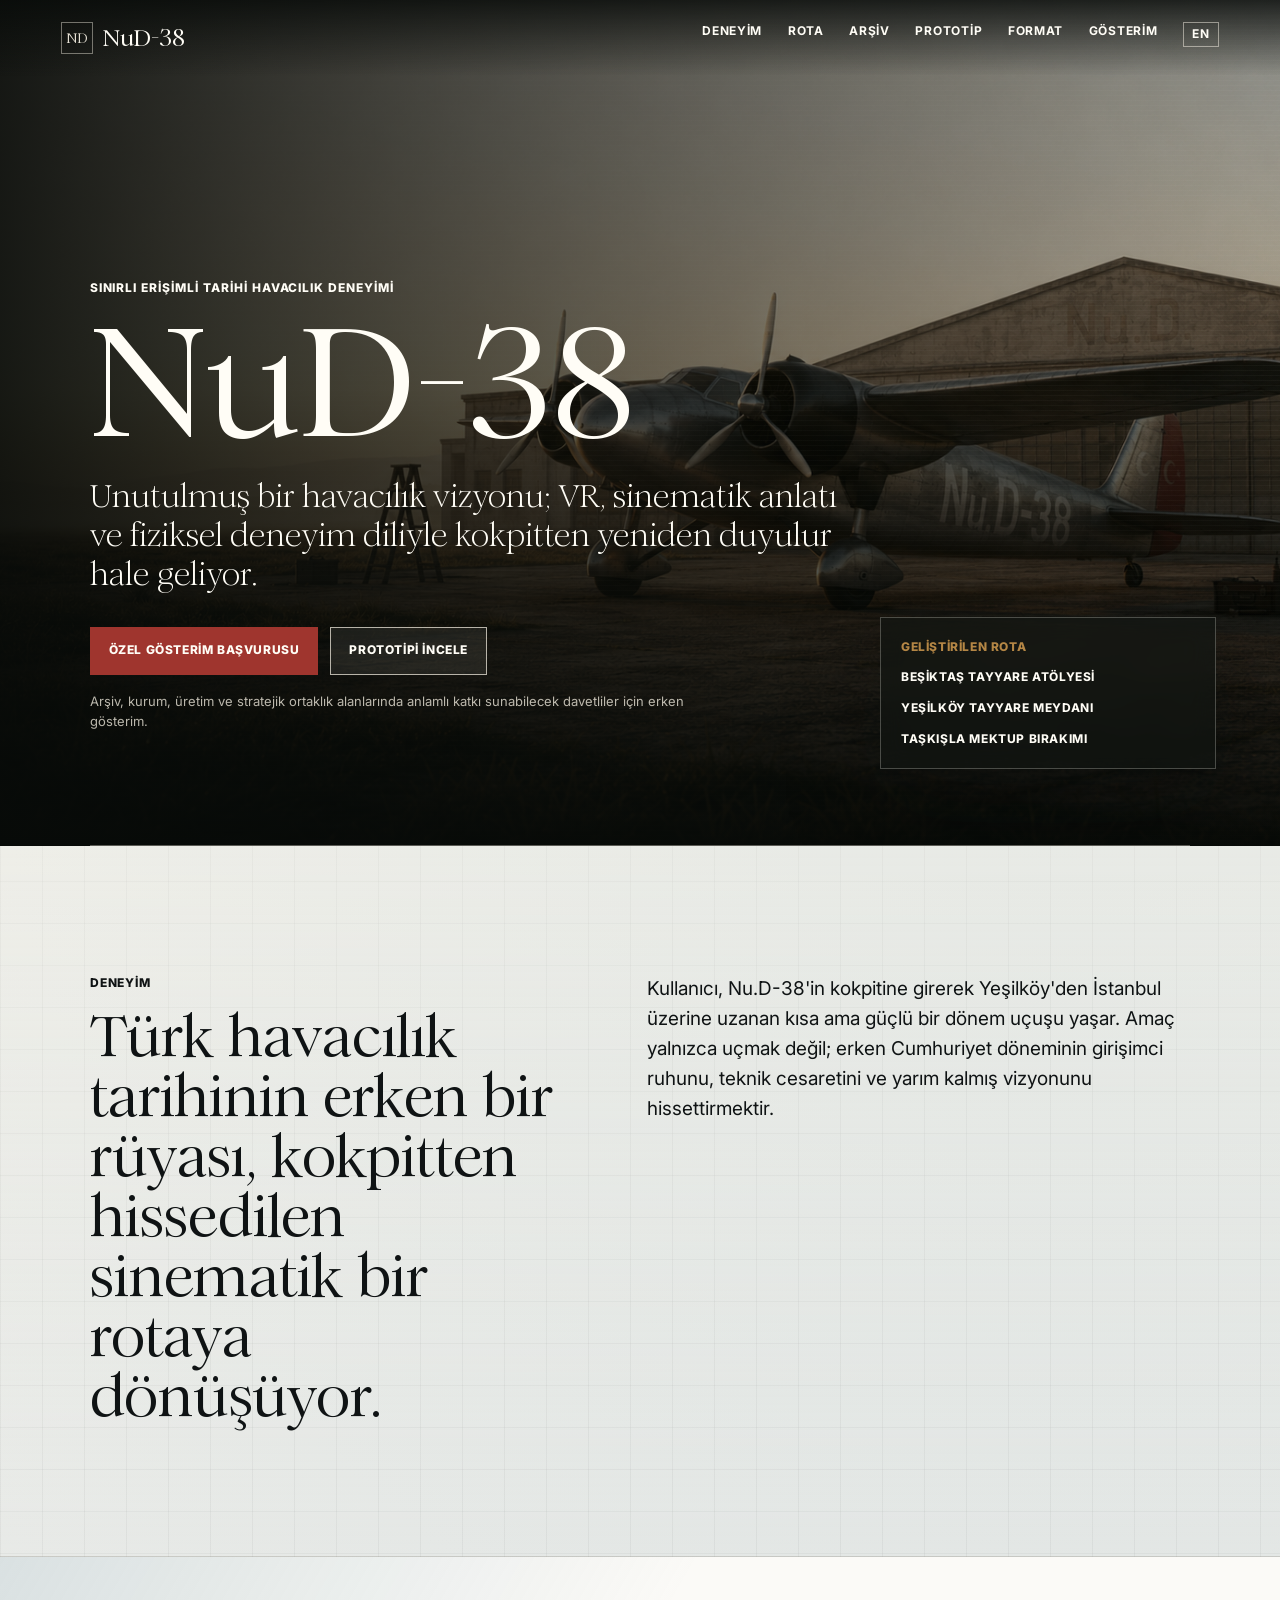
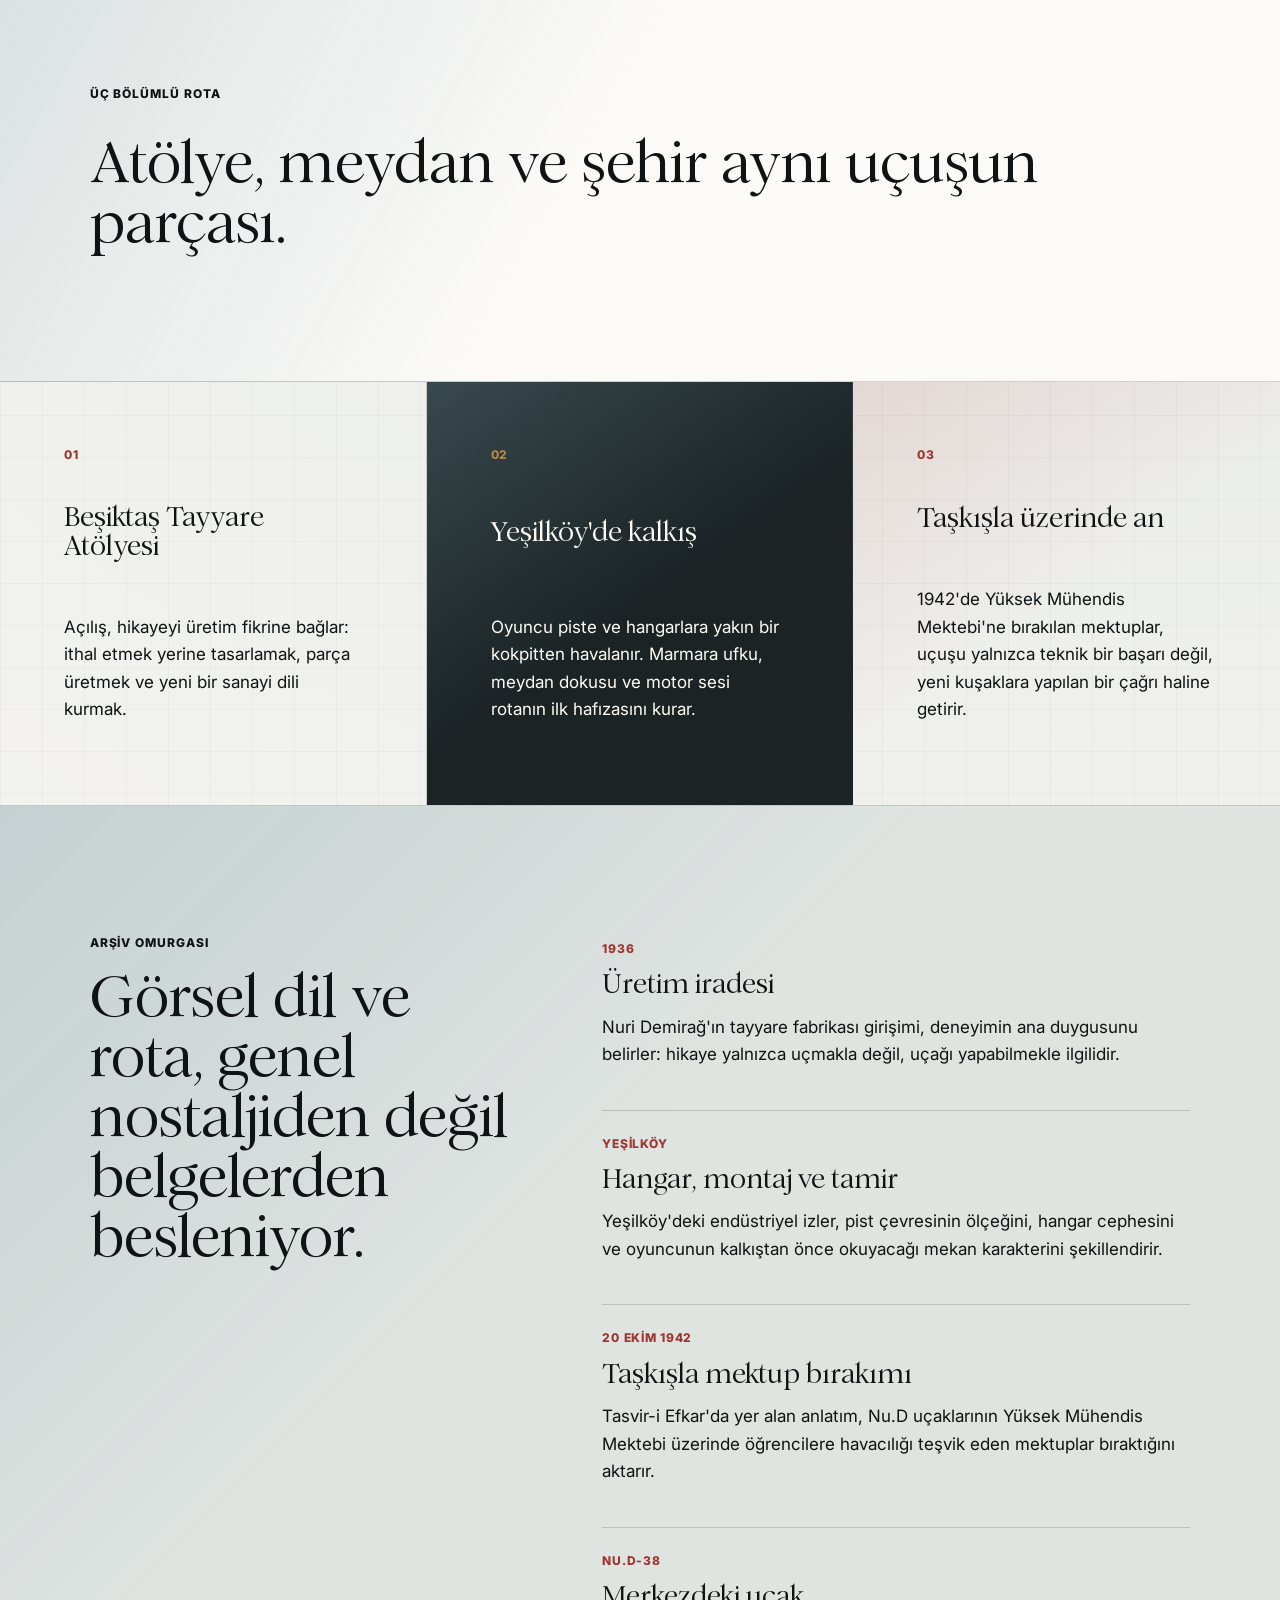
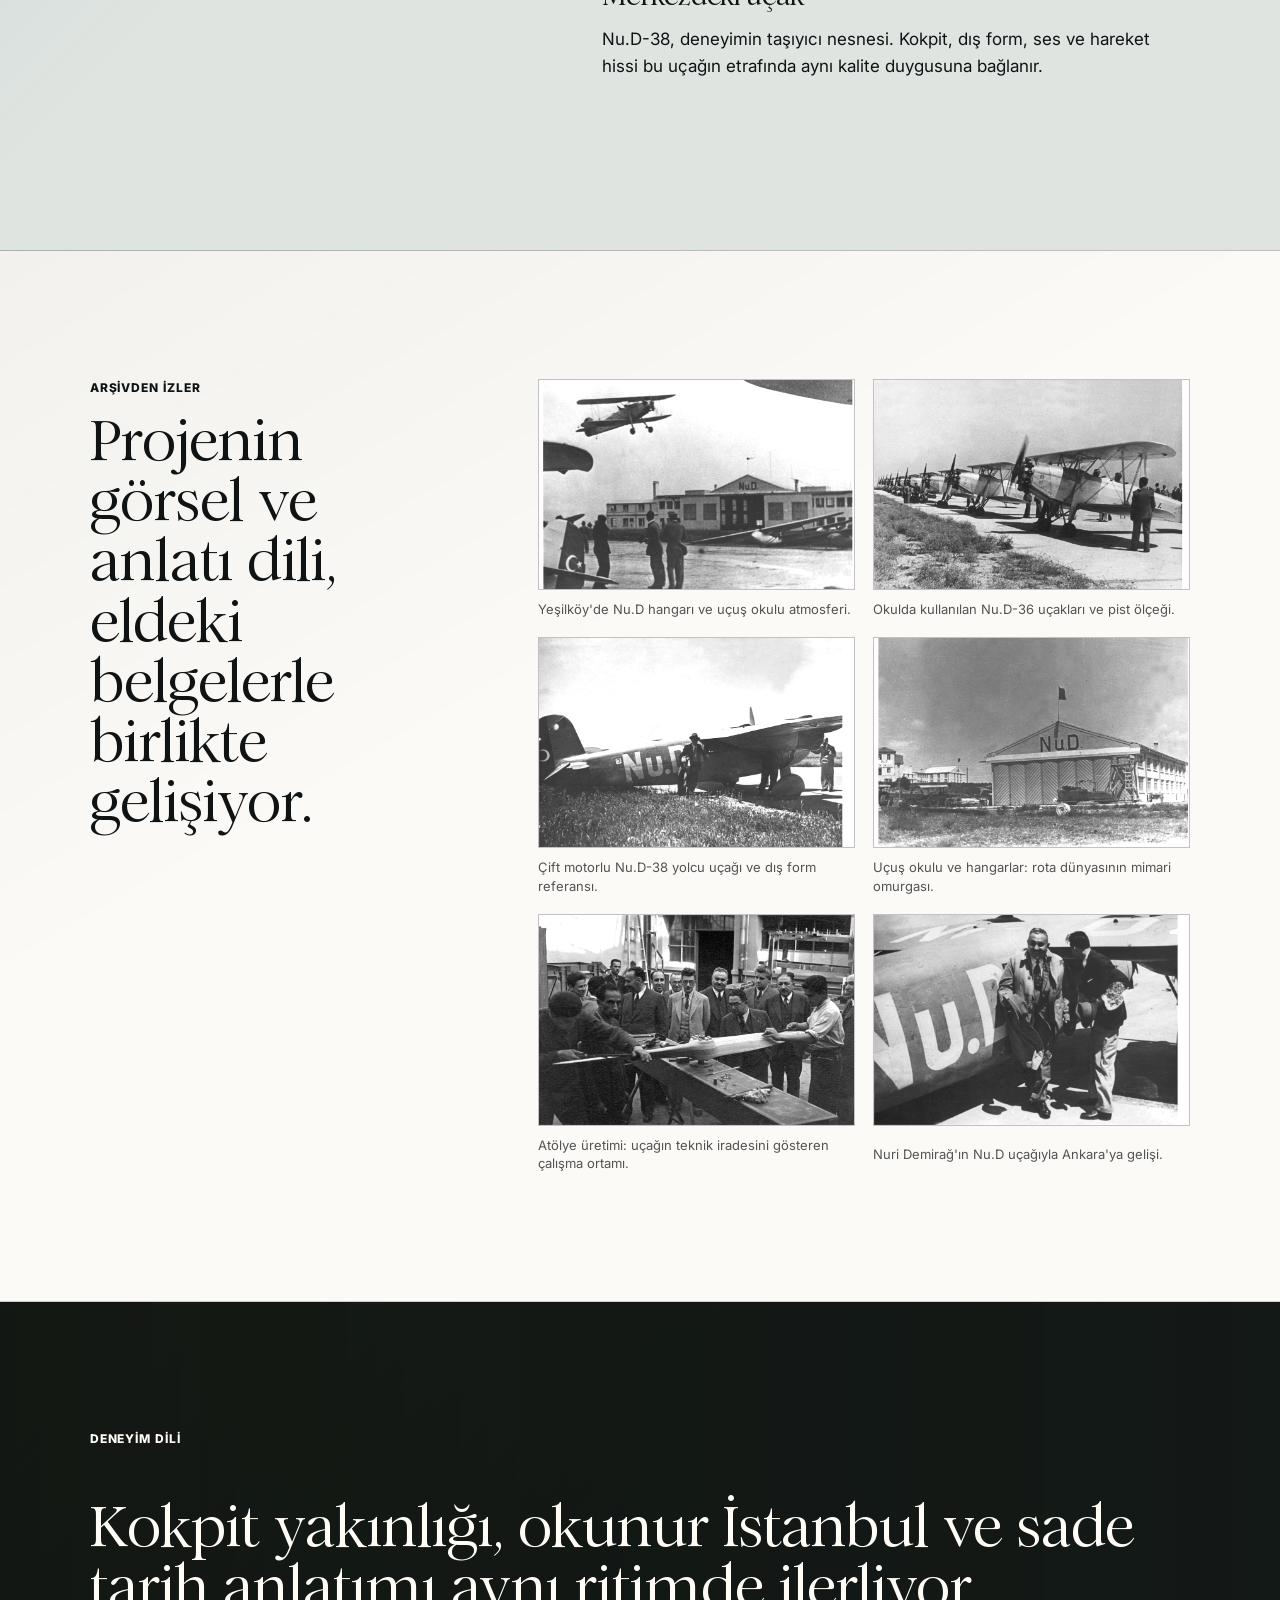
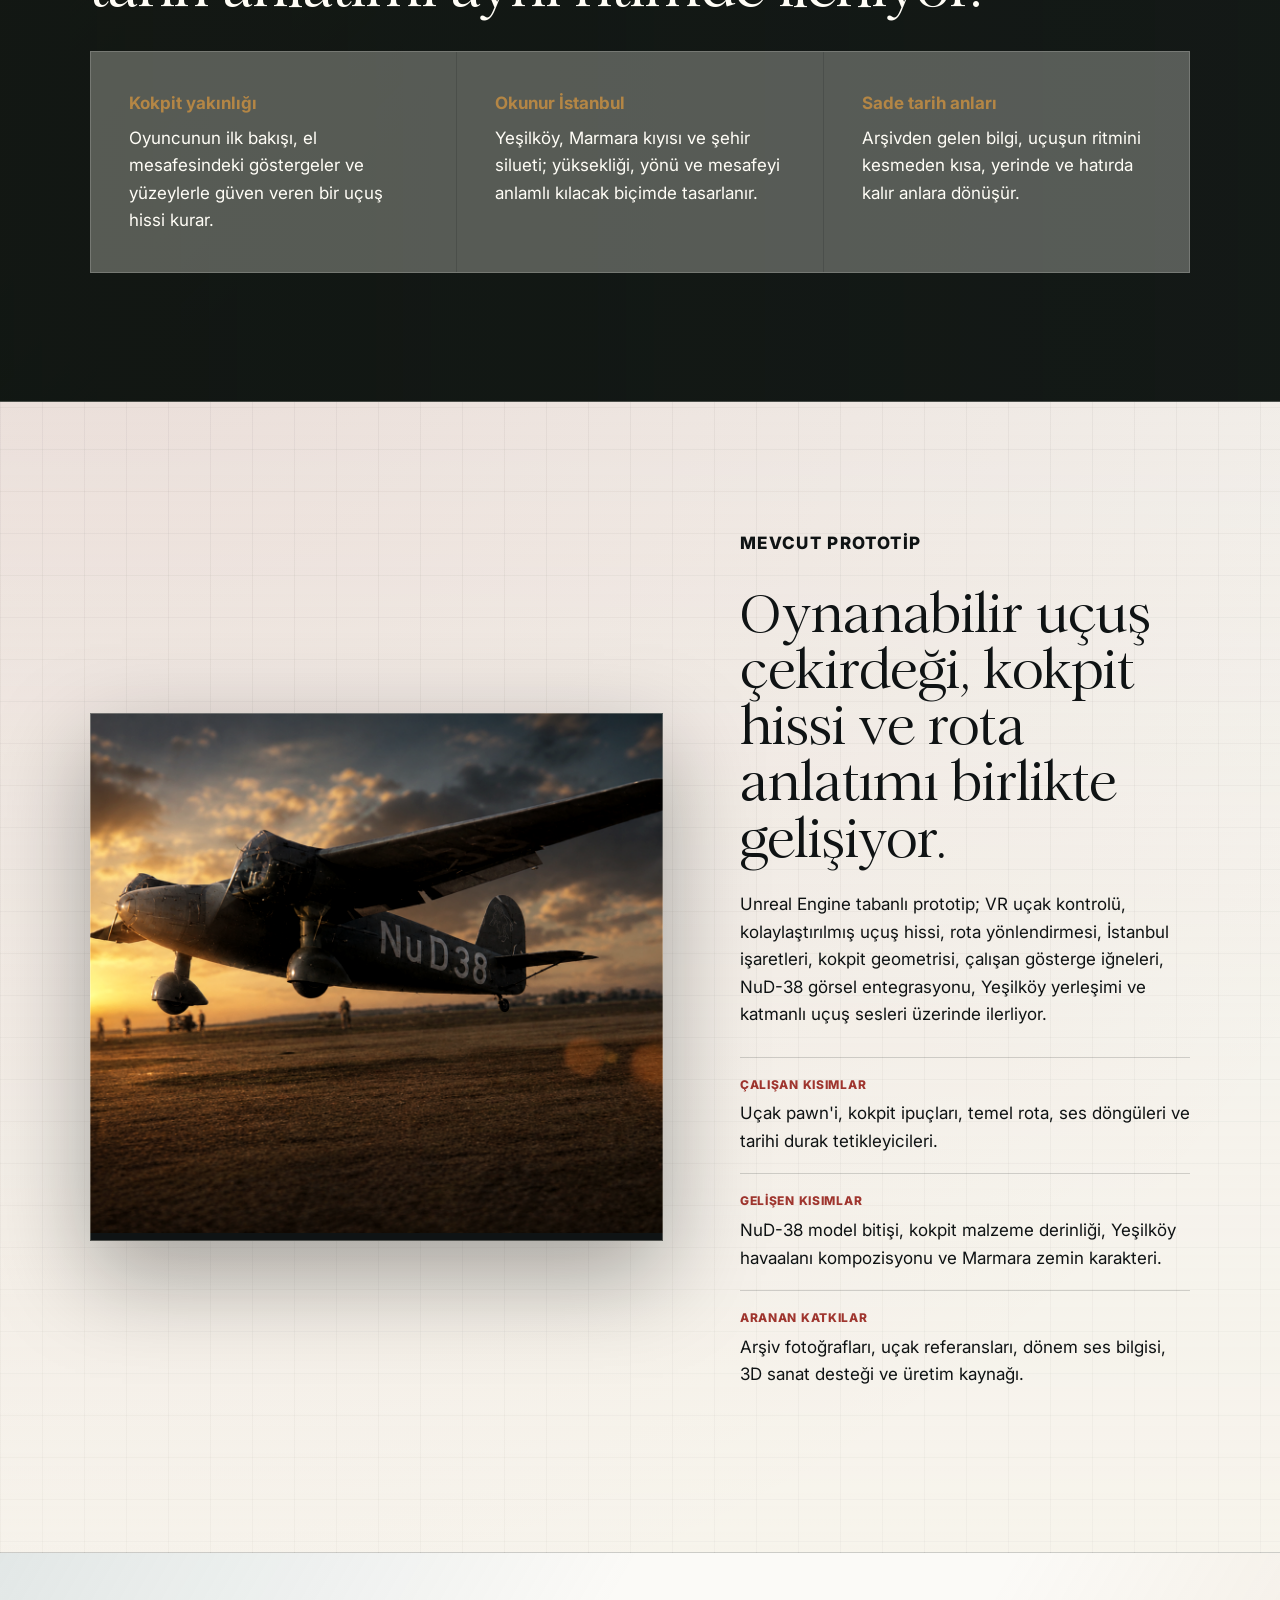
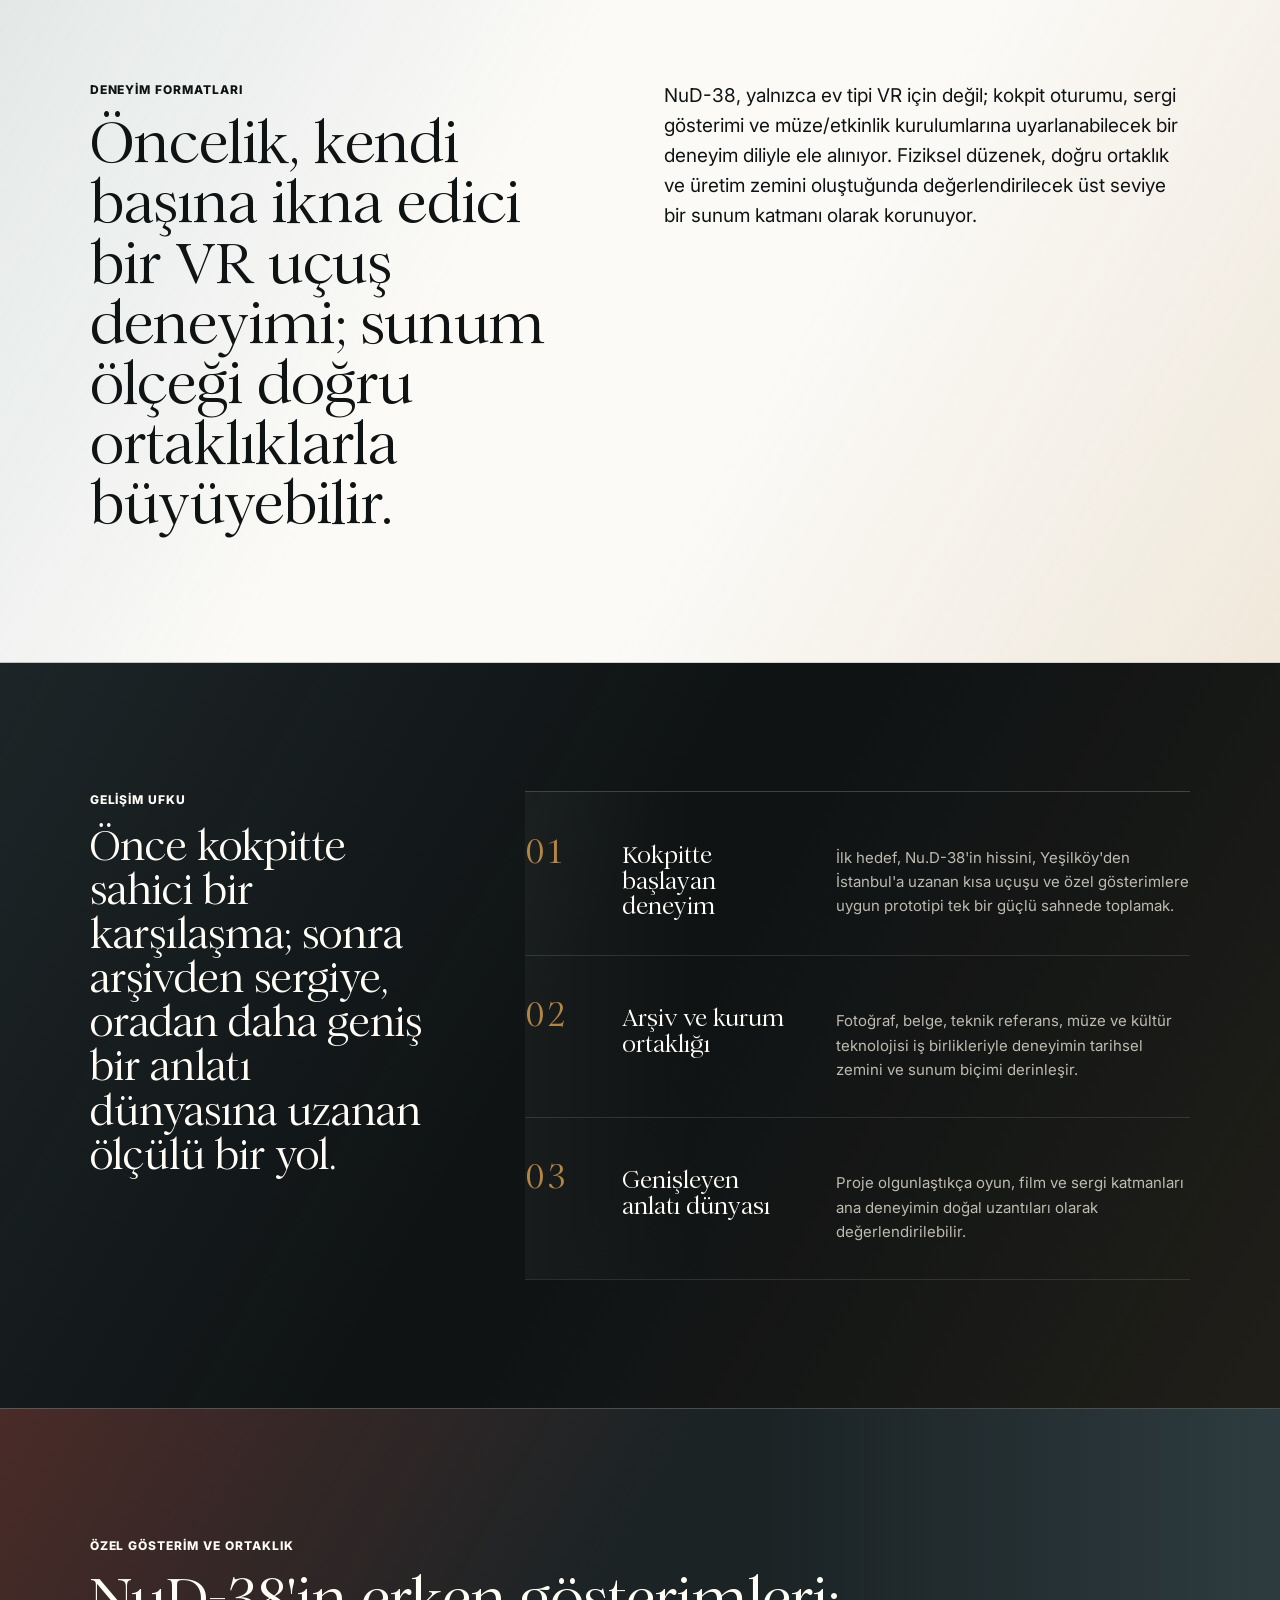
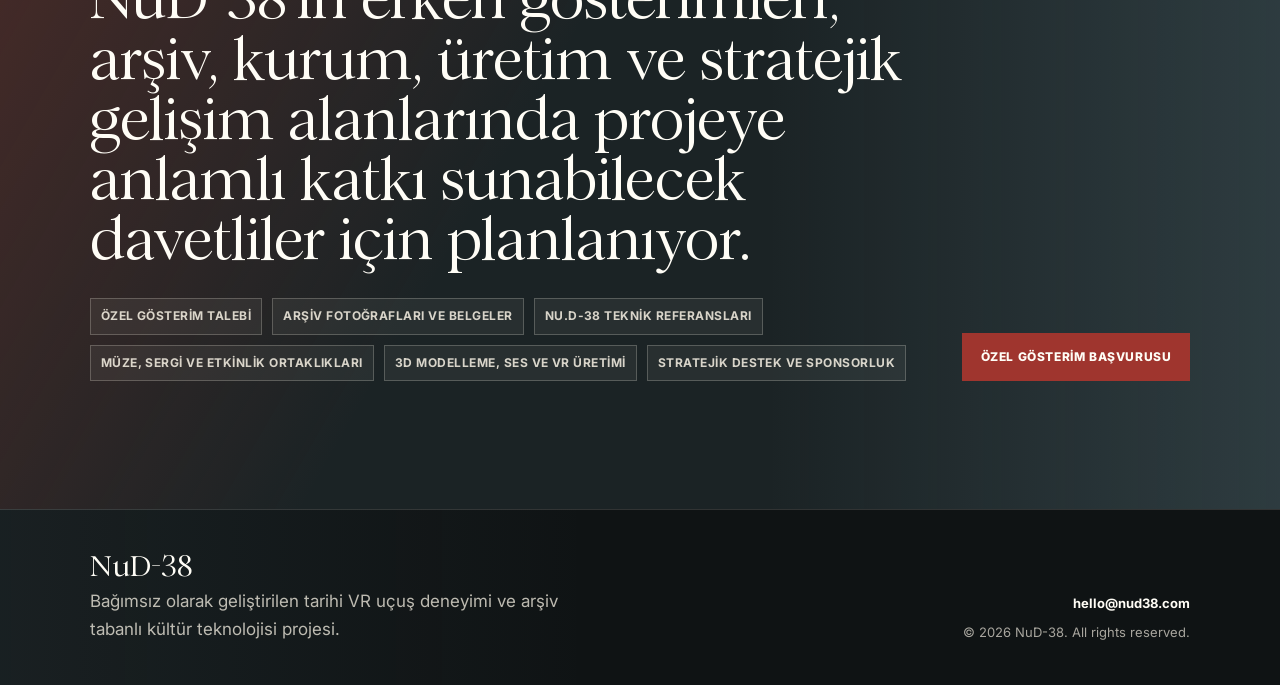
==== index.html @ 44a87194 "Initial NuD38 website" ====
<!doctype html>
<html lang="tr">
<head>
  <meta charset="utf-8">
  <meta name="viewport" content="width=device-width, initial-scale=1">
  <meta name="description" content="NuD-38, Nuri Demirağ'ın havacılık mirasını arşiv belgeleriyle desteklenen Beşiktaş, Yeşilköy ve Taşkışla rotası üzerinden anlatan tarihi bir VR uçuş deneyimidir.">
  <meta name="robots" content="index, follow, max-image-preview:large">
  <meta name="theme-color" content="#111612">
  <link rel="canonical" href="https://nud38.com/">
  <link rel="alternate" hreflang="tr" href="https://nud38.com/">
  <link rel="alternate" hreflang="en" href="https://nud38.com/en/">
  <link rel="alternate" hreflang="x-default" href="https://nud38.com/">
  <link rel="preload" as="image" href="assets/thehero.png">
  <link rel="preconnect" href="https://fonts.googleapis.com">
  <link rel="preconnect" href="https://fonts.gstatic.com" crossorigin>
  <link href="https://fonts.googleapis.com/css2?family=Inter:wght@400;500;600;700;800&display=swap" rel="stylesheet">

  <meta property="og:locale" content="tr_TR">
  <meta property="og:type" content="website">
  <meta property="og:site_name" content="NuD-38">
  <meta property="og:title" content="NuD-38 | Nuri Demirağ Tarihi VR Uçuş Deneyimi">
  <meta property="og:description" content="Nuri Demirağ'ın uçak üretme iradesini kokpitten hissettiren, arşiv belgelerine dayalı tarihi VR uçuş deneyimi.">
  <meta property="og:url" content="https://nud38.com/">
  <meta property="og:image" content="https://nud38.com/assets/thehero.png">
  <meta property="og:image:alt" content="NuD-38 tarihi VR uçuş deneyimi için hazırlanan uçak görseli">

  <meta name="twitter:card" content="summary_large_image">
  <meta name="twitter:title" content="NuD-38 | Nuri Demirağ Tarihi VR Uçuş Deneyimi">
  <meta name="twitter:description" content="Beşiktaş atölyelerinden Yeşilköy'e, oradan Taşkışla üzerine uzanan tarihi bir VR uçuş rotası.">
  <meta name="twitter:image" content="https://nud38.com/assets/thehero.png">

  <title>NuD-38 | Nuri Demirağ Tarihi VR Uçuş Deneyimi</title>
  <link rel="icon" href="favicon.svg" type="image/svg+xml">
  <link rel="stylesheet" href="styles.css">
  <script type="application/ld+json">
  {
    "@context": "https://schema.org",
    "@type": "VideoGame",
    "name": "NuD-38",
    "url": "https://nud38.com/",
    "image": "https://nud38.com/assets/thehero.png",
    "description": "Nuri Demirağ'ın havacılık mirasını arşiv belgeleriyle desteklenen Beşiktaş, Yeşilköy ve Taşkışla rotası üzerinden anlatan tarihi VR uçuş deneyimi.",
    "genre": ["Historical", "Virtual Reality", "Flight Experience"],
    "gamePlatform": ["PC VR"],
    "applicationCategory": "Game",
    "inLanguage": "tr",
    "creator": {
      "@type": "Organization",
      "name": "NuD-38"
    },
    "about": [
      { "@type": "Person", "name": "Nuri Demirağ" },
      { "@type": "Thing", "name": "Türk havacılık tarihi" },
      { "@type": "Thing", "name": "Nu.D-38" }
    ]
  }
  </script>
</head>
<body>
  <a class="skip-link" href="#main">İçeriğe geç</a>

  <header class="site-header" aria-label="Ana gezinme">
    <a class="brand" href="#top" aria-label="NuD-38 ana sayfa">
      <span class="brand-mark">ND</span>
      <span class="brand-copy">
        <strong>NuD-38</strong>
      </span>
    </a>
    <nav>
      <a href="#deneyim">Deneyim</a>
      <a href="#rota">Rota</a>
      <a href="#arsiv">Arşiv</a>
      <a href="#prototip">Prototip</a>
      <a href="#formatlar">Format</a>
      <a href="#katki">Gösterim</a>
      <a class="language-link" href="en/index.html" hreflang="en" lang="en">EN</a>
    </nav>
  </header>

  <main id="main">
    <section class="hero" id="top" aria-label="NuD-38 giriş">
      <img src="assets/thehero.png" alt="NuD-38 uçağının Yeşilköy hangarı önünde tarihi havaalanı atmosferinde park hali" class="hero-image" width="1673" height="940">
      <div class="hero-overlay"></div>
      <div class="hero-copy">
        <p class="eyebrow">Sınırlı erişimli tarihi havacılık deneyimi</p>
        <h1>NuD-38</h1>
        <p class="lead">Unutulmuş bir havacılık vizyonu; VR, sinematik anlatı ve fiziksel deneyim diliyle kokpitten yeniden duyulur hale geliyor.</p>
        <div class="hero-actions">
          <a class="button primary" href="mailto:hello@nud38.com?subject=NuD38%20-%20%C3%96zel%20G%C3%B6sterim%20Ba%C5%9Fvurusu&body=Merhaba%2C%0A%0ANuD38%20%C3%B6zel%20g%C3%B6sterimi%20i%C3%A7in%20ba%C5%9Fvuru%20yapmak%20istiyorum.%0A%0AAd%3A%0AKurum%20%2F%20arka%20plan%3A%0A%C4%B0lgi%20alan%C4%B1%3A%0AMesaj%3A">Özel Gösterim Başvurusu</a>
          <a class="button secondary" href="#prototip">Prototipi incele</a>
        </div>
        <p class="cta-note">Arşiv, kurum, üretim ve stratejik ortaklık alanlarında anlamlı katkı sunabilecek davetliler için erken gösterim.</p>
      </div>
      <aside class="route-panel" aria-label="Geliştirilen rota">
        <span>Geliştirilen rota</span>
        <strong>Beşiktaş Tayyare Atölyesi</strong>
        <strong>Yeşilköy Tayyare Meydanı</strong>
        <strong>Taşkışla Mektup Bırakımı</strong>
      </aside>
    </section>

    <section class="statement" id="deneyim">
      <div>
        <p class="eyebrow">Deneyim</p>
        <h2>Türk havacılık tarihinin erken bir rüyası, kokpitten hissedilen sinematik bir rotaya dönüşüyor.</h2>
      </div>
      <p>Kullanıcı, Nu.D-38'in kokpitine girerek Yeşilköy'den İstanbul üzerine uzanan kısa ama güçlü bir dönem uçuşu yaşar. Amaç yalnızca uçmak değil; erken Cumhuriyet döneminin girişimci ruhunu, teknik cesaretini ve yarım kalmış vizyonunu hissettirmektir.</p>
    </section>

    <section class="route-intro" aria-label="NuD-38 rota özeti">
      <p class="eyebrow">Üç bölümlü rota</p>
      <h2>Atölye, meydan ve şehir aynı uçuşun parçası.</h2>
    </section>

    <section class="feature-strip" id="rota" aria-label="Ana rota">
      <article>
        <span>01</span>
        <h3>Beşiktaş Tayyare Atölyesi</h3>
        <p>Açılış, hikayeyi üretim fikrine bağlar: ithal etmek yerine tasarlamak, parça üretmek ve yeni bir sanayi dili kurmak.</p>
      </article>
      <article>
        <span>02</span>
        <h3>Yeşilköy'de kalkış</h3>
        <p>Oyuncu piste ve hangarlara yakın bir kokpitten havalanır. Marmara ufku, meydan dokusu ve motor sesi rotanın ilk hafızasını kurar.</p>
      </article>
      <article>
        <span>03</span>
        <h3>Taşkışla üzerinde an</h3>
        <p>1942'de Yüksek Mühendis Mektebi'ne bırakılan mektuplar, uçuşu yalnızca teknik bir başarı değil, yeni kuşaklara yapılan bir çağrı haline getirir.</p>
      </article>
    </section>

    <section class="history" id="arsiv">
      <div class="section-heading">
        <p class="eyebrow">Arşiv omurgası</p>
        <h2>Görsel dil ve rota, genel nostaljiden değil belgelerden besleniyor.</h2>
      </div>
      <div class="timeline">
        <article>
          <time>1936</time>
          <h3>Üretim iradesi</h3>
          <p>Nuri Demirağ'ın tayyare fabrikası girişimi, deneyimin ana duygusunu belirler: hikaye yalnızca uçmakla değil, uçağı yapabilmekle ilgilidir.</p>
        </article>
        <article>
          <time>Yeşilköy</time>
          <h3>Hangar, montaj ve tamir</h3>
          <p>Yeşilköy'deki endüstriyel izler, pist çevresinin ölçeğini, hangar cephesini ve oyuncunun kalkıştan önce okuyacağı mekan karakterini şekillendirir.</p>
        </article>
        <article>
          <time>20 Ekim 1942</time>
          <h3>Taşkışla mektup bırakımı</h3>
          <p>Tasvir-i Efkar'da yer alan anlatım, Nu.D uçaklarının Yüksek Mühendis Mektebi üzerinde öğrencilere havacılığı teşvik eden mektuplar bıraktığını aktarır.</p>
        </article>
        <article>
          <time>Nu.D-38</time>
          <h3>Merkezdeki uçak</h3>
          <p>Nu.D-38, deneyimin taşıyıcı nesnesi. Kokpit, dış form, ses ve hareket hissi bu uçağın etrafında aynı kalite duygusuna bağlanır.</p>
        </article>
      </div>
    </section>

    <section class="archive-evidence" aria-label="Arşiv görselleri">
      <div class="section-heading">
        <p class="eyebrow">Arşivden izler</p>
        <h2>Projenin görsel ve anlatı dili, eldeki belgelerle birlikte gelişiyor.</h2>
      </div>
      <div class="archive-grid">
        <figure>
          <img src="assets/archive/web/board-crops/01-hangar-nud36.jpg" alt="Yeşilköy'deki Nu.D hangarı ve Nu.D-36 uçağı arşiv görüntüsü" width="1000" height="669" loading="lazy">
          <figcaption>Yeşilköy'de Nu.D hangarı ve uçuş okulu atmosferi.</figcaption>
        </figure>
        <figure>
          <img src="assets/archive/web/board-crops/02-nud36-school-aircraft.jpg" alt="Üretilen ve okulda kullanılan Nu.D-36 uçakları arşiv görüntüsü" width="1000" height="669" loading="lazy">
          <figcaption>Okulda kullanılan Nu.D-36 uçakları ve pist ölçeği.</figcaption>
        </figure>
        <figure>
          <img src="assets/archive/web/board-crops/03-nud38-passenger-aircraft.jpg" alt="Çift motorlu Nu.D-38 yolcu uçağı arşiv görüntüsü" width="1000" height="669" loading="lazy">
          <figcaption>Çift motorlu Nu.D-38 yolcu uçağı ve dış form referansı.</figcaption>
        </figure>
        <figure>
          <img src="assets/archive/web/board-crops/04-flight-school-hangars.jpg" alt="Uçuş okulu ve hangarlar arşiv görüntüsü" width="1000" height="669" loading="lazy">
          <figcaption>Uçuş okulu ve hangarlar: rota dünyasının mimari omurgası.</figcaption>
        </figure>
        <figure>
          <img src="assets/archive/web/board-crops/05-workshop-production.jpg" alt="Nu.D uçak üretimi ve atölye çalışmaları arşiv görüntüsü" width="1000" height="667" loading="lazy">
          <figcaption>Atölye üretimi: uçağın teknik iradesini gösteren çalışma ortamı.</figcaption>
        </figure>
        <figure>
          <img src="assets/archive/web/board-crops/06-nuri-demirag-arrival.jpg" alt="Nuri Demirağ'ın Nu.D uçağıyla Ankara'ya gelişi arşiv görüntüsü" width="1000" height="669" loading="lazy">
          <figcaption>Nuri Demirağ'ın Nu.D uçağıyla Ankara'ya gelişi.</figcaption>
        </figure>
      </div>
    </section>

    <section class="experience-language" aria-label="Deneyim dili">
      <p class="eyebrow">Deneyim dili</p>
      <h2>Kokpit yakınlığı, okunur İstanbul ve sade tarih anlatımı aynı ritimde ilerliyor.</h2>
      <div class="principle-grid">
        <p><strong>Kokpit yakınlığı</strong> Oyuncunun ilk bakışı, el mesafesindeki göstergeler ve yüzeylerle güven veren bir uçuş hissi kurar.</p>
        <p><strong>Okunur İstanbul</strong> Yeşilköy, Marmara kıyısı ve şehir silueti; yüksekliği, yönü ve mesafeyi anlamlı kılacak biçimde tasarlanır.</p>
        <p><strong>Sade tarih anları</strong> Arşivden gelen bilgi, uçuşun ritmini kesmeden kısa, yerinde ve hatırda kalır anlara dönüşür.</p>
      </div>
    </section>

    <section class="prototype" id="prototip">
      <div class="prototype-media">
        <img src="assets/prototype-flight.png" alt="NuD-38 tarihi VR uçuş prototipi için hazırlanan uçak görseli" width="1456" height="1088" loading="lazy">
      </div>
      <div class="prototype-copy">
        <p class="eyebrow">Mevcut prototip</p>
        <h2>Oynanabilir uçuş çekirdeği, kokpit hissi ve rota anlatımı birlikte gelişiyor.</h2>
        <p>Unreal Engine tabanlı prototip; VR uçak kontrolü, kolaylaştırılmış uçuş hissi, rota yönlendirmesi, İstanbul işaretleri, kokpit geometrisi, çalışan gösterge iğneleri, NuD-38 görsel entegrasyonu, Yeşilköy yerleşimi ve katmanlı uçuş sesleri üzerinde ilerliyor.</p>
        <dl>
          <div>
            <dt>Çalışan kısımlar</dt>
            <dd>Uçak pawn'i, kokpit ipuçları, temel rota, ses döngüleri ve tarihi durak tetikleyicileri.</dd>
          </div>
          <div>
            <dt>Gelişen kısımlar</dt>
            <dd>NuD-38 model bitişi, kokpit malzeme derinliği, Yeşilköy havaalanı kompozisyonu ve Marmara zemin karakteri.</dd>
          </div>
          <div>
            <dt>Aranan katkılar</dt>
            <dd>Arşiv fotoğrafları, uçak referansları, dönem ses bilgisi, 3D sanat desteği ve üretim kaynağı.</dd>
          </div>
        </dl>
      </div>
    </section>

    <section class="formats" id="formatlar" aria-label="Deneyim formatları">
      <div>
        <p class="eyebrow">Deneyim formatları</p>
        <h2>Öncelik, kendi başına ikna edici bir VR uçuş deneyimi; sunum ölçeği doğru ortaklıklarla büyüyebilir.</h2>
      </div>
      <p>NuD-38, yalnızca ev tipi VR için değil; kokpit oturumu, sergi gösterimi ve müze/etkinlik kurulumlarına uyarlanabilecek bir deneyim diliyle ele alınıyor. Fiziksel düzenek, doğru ortaklık ve üretim zemini oluştuğunda değerlendirilecek üst seviye bir sunum katmanı olarak korunuyor.</p>
    </section>

    <section class="roadmap" aria-label="NuD-38 gelişim ufku">
      <div class="section-heading">
        <p class="eyebrow">Gelişim ufku</p>
        <h2>Önce kokpitte sahici bir karşılaşma; sonra arşivden sergiye, oradan daha geniş bir anlatı dünyasına uzanan ölçülü bir yol.</h2>
      </div>
      <div class="roadmap-grid">
        <article>
          <span>01</span>
          <h3>Kokpitte başlayan deneyim</h3>
          <p>İlk hedef, Nu.D-38'in hissini, Yeşilköy'den İstanbul'a uzanan kısa uçuşu ve özel gösterimlere uygun prototipi tek bir güçlü sahnede toplamak.</p>
        </article>
        <article>
          <span>02</span>
          <h3>Arşiv ve kurum ortaklığı</h3>
          <p>Fotoğraf, belge, teknik referans, müze ve kültür teknolojisi iş birlikleriyle deneyimin tarihsel zemini ve sunum biçimi derinleşir.</p>
        </article>
        <article>
          <span>03</span>
          <h3>Genişleyen anlatı dünyası</h3>
          <p>Proje olgunlaştıkça oyun, film ve sergi katmanları ana deneyimin doğal uzantıları olarak değerlendirilebilir.</p>
        </article>
      </div>
    </section>

    <section class="support" id="katki" aria-label="Projeye katkı">
      <div>
        <p class="eyebrow">Özel gösterim ve ortaklık</p>
        <h2>NuD-38'in erken gösterimleri; arşiv, kurum, üretim ve stratejik gelişim alanlarında projeye anlamlı katkı sunabilecek davetliler için planlanıyor.</h2>
        <div class="support-needs">
          <span>Özel gösterim talebi</span>
          <span>Arşiv fotoğrafları ve belgeler</span>
          <span>Nu.D-38 teknik referansları</span>
          <span>Müze, sergi ve etkinlik ortaklıkları</span>
          <span>3D modelleme, ses ve VR üretimi</span>
          <span>Stratejik destek ve sponsorluk</span>
        </div>
      </div>
      <a class="button primary dark" href="mailto:hello@nud38.com?subject=NuD38%20-%20%C3%96zel%20G%C3%B6sterim%20Ba%C5%9Fvurusu&body=Merhaba%2C%0A%0ANuD38%20%C3%B6zel%20g%C3%B6sterimi%20i%C3%A7in%20ba%C5%9Fvuru%20yapmak%20istiyorum.%0A%0AAd%3A%0AKurum%20%2F%20arka%20plan%3A%0A%C4%B0lgi%20alan%C4%B1%3A%0AMesaj%3A">Özel Gösterim Başvurusu</a>
    </section>
  </main>

  <footer>
    <div class="footer-brand">
      <strong>NuD-38</strong>
      <p>Bağımsız olarak geliştirilen tarihi VR uçuş deneyimi ve arşiv tabanlı kültür teknolojisi projesi.</p>
    </div>
    <div class="footer-meta">
      <a href="mailto:hello@nud38.com">hello@nud38.com</a>
      <span>© 2026 NuD-38. All rights reserved.</span>
    </div>
  </footer>
</body>
</html>
---- styles.css ----
@font-face {
  font-family: "Romie";
  src: url("assets/Fonts/Romie-Regular.woff2") format("woff2");
  font-weight: 400;
  font-style: normal;
  font-display: swap;
}

@font-face {
  font-family: "Romie";
  src: url("assets/Fonts/Romie-Medium.woff2") format("woff2");
  font-weight: 500;
  font-style: normal;
  font-display: swap;
}

@font-face {
  font-family: "Romie";
  src: url("assets/Fonts/Romie-RegularItalic.woff2") format("woff2");
  font-weight: 400;
  font-style: italic;
  font-display: swap;
}

:root {
  --ink: #0f1314;
  --ink-soft: #1b2325;
  --paper: #f3f1ec;
  --paper-deep: #dfe4e1;
  --porcelain: #fbfaf7;
  --cream: #fffdf6;
  --oxide: #9f352e;
  --oxide-deep: #762a25;
  --brass: #b48645;
  --aero: #6f929e;
  --sky: #b8cbd2;
  --graphite: #32393b;
  --line: rgba(15, 19, 20, 0.17);
  --line-strong: rgba(15, 19, 20, 0.32);
  --line-light: rgba(255, 253, 246, 0.24);
  --shadow: 0 34px 90px rgba(6, 9, 10, 0.34);
  --serif: "Romie", Georgia, serif;
  --sans: "Inter", "Segoe UI", Arial, sans-serif;
}

* {
  box-sizing: border-box;
}

html {
  scroll-behavior: smooth;
}

body {
  margin: 0;
  color: var(--ink);
  background:
    linear-gradient(90deg, rgba(15, 19, 20, 0.045) 1px, transparent 1px),
    linear-gradient(0deg, rgba(15, 19, 20, 0.038) 1px, transparent 1px),
    radial-gradient(circle at 82% 8%, rgba(184, 203, 210, 0.42), transparent 30%),
    radial-gradient(circle at 8% 58%, rgba(159, 53, 46, 0.1), transparent 28%),
    var(--paper);
  background-size: 42px 42px, 42px 42px, auto, auto, auto;
  font-family: var(--sans);
  font-size: 17px;
  line-height: 1.55;
  text-rendering: optimizeLegibility;
  -webkit-font-smoothing: antialiased;
}

a {
  color: inherit;
}

.skip-link {
  position: absolute;
  left: 18px;
  top: 12px;
  z-index: 50;
  padding: 10px 14px;
  color: var(--cream);
  background: var(--oxide);
  transform: translateY(-160%);
}

.skip-link:focus {
  transform: translateY(0);
}

.site-header {
  position: fixed;
  inset: 0 0 auto;
  z-index: 20;
  display: flex;
  align-items: flex-start;
  justify-content: space-between;
  gap: 28px;
  padding: 22px clamp(18px, 4.8vw, 70px);
  color: var(--cream);
  background:
    linear-gradient(180deg, rgba(8, 11, 9, 0.82), rgba(8, 11, 9, 0.34) 58%, rgba(8, 11, 9, 0));
}

.brand {
  display: inline-flex;
  align-items: center;
  gap: 10px;
  text-decoration: none;
}

.brand-mark {
  width: 32px;
  height: 32px;
  display: inline-grid;
  place-items: center;
  border: 1px solid rgba(255, 249, 236, 0.42);
  color: rgba(255, 249, 236, 0.9);
  font-family: var(--serif);
  font-size: 13px;
  font-weight: 500;
  line-height: 1;
}

.brand-copy {
  display: grid;
}

.brand-copy strong {
  font-family: var(--serif);
  font-size: 23px;
  font-weight: 500;
  line-height: 1;
  letter-spacing: 0;
}

nav {
  display: flex;
  flex-wrap: wrap;
  justify-content: flex-end;
  gap: clamp(12px, 2vw, 30px);
  font-size: 12px;
  font-weight: 700;
  letter-spacing: 0.06em;
  text-transform: uppercase;
}

nav a {
  position: relative;
  text-decoration: none;
}

nav a::after {
  position: absolute;
  left: 0;
  right: 0;
  bottom: -7px;
  height: 1px;
  content: "";
  background: currentColor;
  transform: scaleX(0);
  transform-origin: left;
  transition: transform 180ms ease;
}

.language-link {
  min-width: 34px;
  padding: 2px 8px;
  border: 1px solid rgba(255, 249, 236, 0.48);
  text-align: center;
}

.language-link::after {
  display: none;
}

nav a:hover::after,
nav a:focus-visible::after {
  transform: scaleX(1);
}

.hero {
  position: relative;
  min-height: 94vh;
  display: grid;
  align-items: end;
  overflow: hidden;
  color: var(--cream);
  background: #090d0b;
}

.hero::after {
  position: absolute;
  left: clamp(18px, 7vw, 104px);
  right: clamp(18px, 7vw, 104px);
  bottom: 0;
  z-index: 3;
  height: 1px;
  content: "";
  background: rgba(255, 249, 236, 0.34);
}

.hero-image {
  position: absolute;
  inset: 0;
  width: 100%;
  height: 100%;
  object-fit: cover;
  filter: saturate(0.78) contrast(1.12) brightness(0.82);
  transform: scale(1.025);
}

.hero-overlay {
  position: absolute;
  inset: 0;
  background:
    linear-gradient(90deg, rgba(7, 10, 8, 0.92), rgba(7, 10, 8, 0.58) 43%, rgba(7, 10, 8, 0.12)),
    linear-gradient(0deg, rgba(7, 10, 8, 0.92), rgba(7, 10, 8, 0.03) 54%),
    repeating-linear-gradient(0deg, rgba(255, 249, 236, 0.038), rgba(255, 249, 236, 0.038) 1px, transparent 1px, transparent 5px);
}

.hero-copy {
  position: relative;
  z-index: 2;
  width: min(900px, calc(100% - 36px));
  margin: 0 0 clamp(64px, 9vw, 128px) clamp(18px, 7vw, 104px);
}

.eyebrow {
  margin: 0 0 14px;
  font-size: 12px;
  font-weight: 800;
  letter-spacing: 0.08em;
  text-transform: uppercase;
}

h1,
h2,
h3,
p,
dl,
dd {
  margin-top: 0;
}

h1 {
  margin-bottom: 22px;
  font-family: var(--serif);
  font-size: clamp(72px, 12vw, 152px);
  font-weight: 500;
  line-height: 0.94;
  letter-spacing: 0;
}

h2 {
  margin-bottom: 0;
  font-family: var(--serif);
  font-size: clamp(32px, 4.35vw, 58px);
  font-weight: 500;
  line-height: 1.08;
  letter-spacing: 0;
}

h3 {
  margin-bottom: 14px;
  font-family: var(--serif);
  font-size: clamp(24px, 2.05vw, 31px);
  font-weight: 500;
  line-height: 1.12;
  letter-spacing: 0;
}

.lead {
  max-width: 760px;
  margin-bottom: 32px;
  font-family: var(--serif);
  font-size: clamp(23px, 2.4vw, 36px);
  line-height: 1.28;
}

.hero-actions {
  display: flex;
  flex-wrap: wrap;
  gap: 12px;
}

.cta-note {
  max-width: 620px;
  margin: 16px 0 0;
  color: rgba(255, 249, 236, 0.72);
  font-family: var(--sans);
  font-size: 13px;
  line-height: 1.55;
}

.button {
  min-height: 48px;
  display: inline-flex;
  align-items: center;
  justify-content: center;
  padding: 13px 18px;
  border: 1px solid rgba(255, 249, 236, 0.68);
  font-size: 12px;
  font-weight: 800;
  letter-spacing: 0.05em;
  text-decoration: none;
  text-transform: uppercase;
  transition: background 180ms ease, border-color 180ms ease, transform 180ms ease;
}

.button:hover,
.button:focus-visible {
  transform: translateY(-1px);
}

.button.primary {
  color: var(--cream);
  background: var(--oxide);
  border-color: var(--oxide);
}

.button.primary:hover,
.button.primary:focus-visible {
  background: var(--oxide-deep);
  border-color: var(--oxide-deep);
}

.button.secondary {
  color: var(--cream);
  background: rgba(255, 249, 236, 0.08);
}

.button.dark {
  border-color: var(--oxide);
}

.route-panel {
  position: absolute;
  right: clamp(18px, 5vw, 74px);
  bottom: clamp(28px, 6vw, 88px);
  z-index: 3;
  width: min(336px, calc(100% - 36px));
  display: grid;
  gap: 12px;
  padding: 20px;
  border: 1px solid var(--line-light);
  color: var(--cream);
  background: rgba(17, 22, 18, 0.62);
  box-shadow: var(--shadow);
  backdrop-filter: blur(12px);
}

.route-panel span,
.route-panel strong {
  font-size: 12px;
  letter-spacing: 0.05em;
  text-transform: uppercase;
}

.route-panel span {
  color: var(--brass);
  font-weight: 800;
}

.route-panel strong {
  font-weight: 750;
}

.statement,
.route-intro,
.history,
.archive-evidence,
.experience-language,
.prototype,
.formats,
.roadmap,
.support {
  padding: clamp(66px, 10vw, 138px) clamp(18px, 7vw, 104px);
}

.statement {
  display: grid;
  grid-template-columns: minmax(260px, 0.86fr) minmax(320px, 1fr);
  gap: clamp(34px, 7vw, 110px);
  border-bottom: 1px solid var(--line);
  background: linear-gradient(180deg, rgba(255, 249, 236, 0.34), rgba(255, 249, 236, 0));
}

.statement > p {
  max-width: 760px;
  font-family: var(--sans);
  font-size: clamp(19px, 1.45vw, 24px);
  line-height: 1.58;
}

.route-intro {
  display: grid;
  gap: 16px;
  border-bottom: 1px solid var(--line);
  background:
    linear-gradient(120deg, rgba(111, 146, 158, 0.24), transparent 46%),
    var(--porcelain);
}

.route-intro h2 {
  max-width: 980px;
}

.feature-strip {
  display: grid;
  grid-template-columns: repeat(3, 1fr);
  border-bottom: 1px solid var(--line);
}

.feature-strip article {
  min-height: 390px;
  display: grid;
  align-content: space-between;
  gap: 38px;
  padding: clamp(30px, 5vw, 68px);
  border-right: 1px solid var(--line);
  background: rgba(255, 255, 255, 0.22);
}

.feature-strip article:nth-child(2) {
  color: var(--cream);
  background:
    linear-gradient(145deg, rgba(111, 146, 158, 0.34), transparent 52%),
    var(--ink-soft);
}

.feature-strip article:last-child {
  border-right: 0;
  background:
    linear-gradient(145deg, rgba(164, 58, 45, 0.12), transparent 52%),
    rgba(255, 255, 255, 0.18);
}

.feature-strip span,
time {
  font-size: 12px;
  font-weight: 800;
  letter-spacing: 0.06em;
  color: var(--oxide);
  text-transform: uppercase;
}

.feature-strip article:nth-child(2) span {
  color: var(--brass);
}

.feature-strip p,
.timeline p,
.prototype-copy p,
.prototype-copy dd,
footer {
  font-size: 17px;
  line-height: 1.62;
}

.history {
  display: grid;
  grid-template-columns: minmax(260px, 0.72fr) minmax(320px, 1fr);
  gap: clamp(34px, 7vw, 110px);
  border-bottom: 1px solid var(--line);
  background:
    linear-gradient(135deg, rgba(111, 146, 158, 0.24), transparent 42%),
    var(--paper-deep);
}

.section-heading {
  position: sticky;
  top: 112px;
  align-self: start;
}

.timeline {
  display: grid;
  gap: 18px;
}

.timeline article {
  padding: 0 0 24px;
  border-bottom: 1px solid var(--line);
}

.timeline article:last-child {
  border-bottom: 0;
}

.timeline h3 {
  margin-top: 10px;
}

.archive-evidence {
  display: grid;
  grid-template-columns: minmax(260px, 0.55fr) minmax(320px, 1fr);
  gap: clamp(34px, 7vw, 110px);
  border-bottom: 1px solid var(--line);
  background:
    linear-gradient(150deg, rgba(15, 19, 20, 0.04), transparent 42%),
    var(--porcelain);
}

.archive-grid {
  display: grid;
  grid-template-columns: repeat(2, minmax(0, 1fr));
  gap: 18px;
}

.archive-grid figure {
  margin: 0;
  display: grid;
  gap: 10px;
}

.archive-grid img {
  display: block;
  width: 100%;
  aspect-ratio: 3 / 2;
  height: auto;
  object-fit: cover;
  object-position: center;
  border: 1px solid var(--line);
  background: var(--paper-deep);
  filter: grayscale(1) contrast(1.04);
}

.archive-grid figcaption {
  color: rgba(15, 19, 20, 0.72);
  font-size: 13px;
  line-height: 1.45;
}

.experience-language {
  display: grid;
  gap: 34px;
  color: var(--cream);
  background:
    linear-gradient(90deg, rgba(17, 22, 18, 0.96), rgba(17, 22, 18, 0.78)),
    linear-gradient(135deg, rgba(195, 154, 74, 0.24), transparent 42%),
    var(--ink-soft);
  border-bottom: 1px solid var(--line-light);
}

.experience-language h2 {
  max-width: 1100px;
}

.principle-grid {
  display: grid;
  grid-template-columns: repeat(3, 1fr);
  gap: 1px;
  background: var(--line-light);
  border: 1px solid var(--line-light);
}

.principle-grid p {
  min-height: 174px;
  margin: 0;
  padding: clamp(22px, 3.2vw, 38px);
  background: rgba(255, 249, 236, 0.065);
  font-size: 17px;
  line-height: 1.6;
}

.principle-grid strong {
  display: block;
  margin-bottom: 8px;
  color: var(--brass);
}

.prototype {
  display: grid;
  grid-template-columns: minmax(320px, 1.12fr) minmax(280px, 0.88fr);
  gap: clamp(34px, 6vw, 88px);
  align-items: center;
  border-bottom: 1px solid var(--line);
  background:
    linear-gradient(180deg, rgba(255, 249, 236, 0), rgba(255, 249, 236, 0.34));
}

.formats {
  display: grid;
  grid-template-columns: minmax(300px, 0.92fr) minmax(320px, 1fr);
  gap: clamp(34px, 7vw, 110px);
  align-items: start;
  border-bottom: 1px solid var(--line);
  background:
    linear-gradient(120deg, rgba(111, 146, 158, 0.18), transparent 38%),
    linear-gradient(300deg, rgba(180, 134, 69, 0.16), transparent 40%),
    var(--porcelain);
}

.formats > p {
  max-width: 800px;
  font-family: var(--sans);
  font-size: clamp(19px, 1.38vw, 23px);
  line-height: 1.58;
}

.roadmap {
  display: grid;
  grid-template-columns: minmax(300px, 0.52fr) minmax(420px, 1fr);
  gap: clamp(48px, 7vw, 104px);
  align-items: start;
  color: var(--cream);
  border-bottom: 1px solid var(--line-light);
  background:
    linear-gradient(120deg, rgba(111, 146, 158, 0.14), transparent 44%),
    linear-gradient(300deg, rgba(180, 134, 69, 0.1), transparent 48%),
    var(--ink);
}

.roadmap .section-heading {
  color: var(--cream);
}

.roadmap h2 {
  max-width: 680px;
  font-size: clamp(32px, 3.05vw, 48px);
  line-height: 1.13;
}

.roadmap-grid {
  position: relative;
  display: grid;
  gap: 0;
  border-top: 1px solid rgba(255, 249, 236, 0.2);
  border-bottom: 1px solid rgba(255, 249, 236, 0.12);
}

.roadmap-grid article {
  position: relative;
  display: grid;
  grid-template-columns: 64px minmax(180px, 0.38fr) minmax(260px, 1fr);
  gap: clamp(20px, 2.6vw, 42px);
  align-items: baseline;
  min-height: 0;
  padding: clamp(26px, 2.7vw, 38px) 0;
  border-bottom: 1px solid rgba(255, 249, 236, 0.12);
  background:
    linear-gradient(90deg, rgba(255, 249, 236, 0.04), transparent 28%);
}

.roadmap-grid article:last-child {
  border-bottom: 0;
}

.roadmap-grid span {
  display: block;
  margin-bottom: 0;
  color: var(--brass);
  font-family: var(--serif);
  font-size: clamp(28px, 2.5vw, 40px);
  font-weight: 500;
  letter-spacing: 0.08em;
  text-transform: uppercase;
}

.roadmap-grid h3 {
  margin-bottom: 0;
  color: var(--cream);
  font-size: clamp(23px, 1.8vw, 30px);
}

.roadmap-grid p {
  margin-bottom: 0;
  color: rgba(255, 249, 236, 0.72);
  font-size: 15px;
  line-height: 1.62;
}

.prototype-media {
  position: relative;
  min-height: 520px;
  overflow: hidden;
  box-shadow: var(--shadow);
  background: var(--ink);
}

.prototype-media::after {
  position: absolute;
  inset: 0;
  content: "";
  border: 1px solid rgba(255, 249, 236, 0.28);
  pointer-events: none;
}

.prototype-media img {
  width: 100%;
  height: 100%;
  min-height: 520px;
  object-fit: cover;
  filter: saturate(0.82) contrast(1.08);
}

.prototype-copy p {
  max-width: 820px;
  margin-bottom: 28px;
}

.prototype-copy h2 {
  max-width: 780px;
  margin-bottom: 24px;
  font-size: clamp(32px, 4vw, 56px);
  line-height: 1.1;
}

dl {
  display: grid;
  gap: 0;
}

dl div {
  padding: 18px 0;
  border-top: 1px solid var(--line);
}

dt {
  margin-bottom: 6px;
  font-size: 12px;
  font-weight: 800;
  letter-spacing: 0.06em;
  color: var(--oxide);
  text-transform: uppercase;
}

dd {
  margin-left: 0;
}

.support {
  display: grid;
  grid-template-columns: minmax(320px, 1fr) auto;
  align-items: end;
  gap: 32px;
  color: var(--cream);
  background:
    linear-gradient(120deg, rgba(164, 58, 45, 0.34), transparent 42%),
    linear-gradient(270deg, rgba(111, 146, 158, 0.22), transparent 40%),
    var(--ink-soft);
}

.support h2 {
  max-width: 980px;
}

.support-needs {
  max-width: 1040px;
  display: flex;
  flex-wrap: wrap;
  gap: 10px;
  margin-top: 28px;
}

.support-needs span {
  padding: 8px 10px;
  border: 1px solid rgba(255, 249, 236, 0.22);
  color: rgba(255, 249, 236, 0.82);
  background: rgba(255, 249, 236, 0.055);
  font-size: 12px;
  font-weight: 700;
  letter-spacing: 0.04em;
  text-transform: uppercase;
}

footer {
  display: grid;
  grid-template-columns: minmax(260px, 1fr) auto;
  align-items: end;
  justify-content: space-between;
  gap: 28px;
  padding: 42px clamp(18px, 7vw, 104px);
  color: var(--cream);
  background:
    linear-gradient(90deg, rgba(111, 146, 158, 0.1), transparent 46%),
    var(--ink);
  border-top: 1px solid rgba(255, 249, 236, 0.14);
}

footer p {
  margin-bottom: 0;
}

.footer-brand {
  display: grid;
  gap: 8px;
}

.footer-brand strong {
  font-family: var(--serif);
  font-size: 28px;
  font-weight: 500;
  line-height: 1;
}

.footer-brand p {
  max-width: 520px;
  color: rgba(255, 249, 236, 0.72);
}

.footer-meta {
  display: grid;
  justify-items: end;
  gap: 8px;
  color: rgba(255, 249, 236, 0.64);
  font-size: 13px;
}

.footer-meta a {
  color: var(--cream);
  font-weight: 700;
  text-decoration: none;
}

.footer-meta a:hover,
.footer-meta a:focus-visible {
  text-decoration: underline;
}

@media (max-width: 980px) {
  .route-panel {
    position: relative;
    right: auto;
    bottom: auto;
    margin: 0 18px 24px;
  }

  .statement,
  .history,
  .archive-evidence,
  .principle-grid,
  .prototype,
  .formats,
  .roadmap,
  .support,
  .feature-strip {
    grid-template-columns: 1fr;
  }

  .section-heading {
    position: static;
  }

  .feature-strip article {
    min-height: 300px;
    border-right: 0;
    border-bottom: 1px solid var(--line);
  }

  .support {
    align-items: start;
  }

  .archive-grid {
    grid-template-columns: 1fr;
  }

  .roadmap-grid {
    grid-template-columns: 1fr;
  }

  .roadmap-grid article {
    grid-template-columns: 52px minmax(0, 1fr);
    gap: 12px 20px;
  }

  .roadmap-grid article p {
    grid-column: 2;
  }
}

@media (max-width: 680px) {
  body {
    font-size: 16px;
  }

  .site-header {
    position: absolute;
    display: grid;
    grid-template-columns: 1fr;
    justify-items: start;
    gap: 14px;
    padding: 18px 18px 0;
  }

  nav {
    width: 100%;
    max-width: none;
    justify-content: flex-start;
    gap: 10px 16px;
    font-size: 11px;
    line-height: 1;
  }

  nav a::after {
    bottom: -5px;
  }

  .language-link {
    min-width: 30px;
    padding: 2px 7px;
  }

  .hero {
    min-height: 92vh;
  }

  .hero-copy {
    margin-left: 18px;
    margin-bottom: 36px;
  }

  .hero-actions {
    display: grid;
    width: min(100%, 340px);
  }

  .cta-note {
    width: min(100%, 340px);
  }

  .roadmap-grid article {
    grid-template-columns: 1fr;
  }

  .roadmap-grid article p {
    grid-column: auto;
  }

  .button {
    width: 100%;
  }

  .prototype-media,
  .prototype-media img {
    min-height: 340px;
  }

  footer {
    display: grid;
    justify-items: start;
  }

  .footer-meta {
    justify-items: start;
  }
}

@media (max-width: 420px) {
  nav {
    gap: 9px 12px;
    font-size: 10px;
    letter-spacing: 0.05em;
  }
}

@media (prefers-reduced-motion: reduce) {
  *,
  *::before,
  *::after {
    scroll-behavior: auto !important;
    transition: none !important;
  }
}
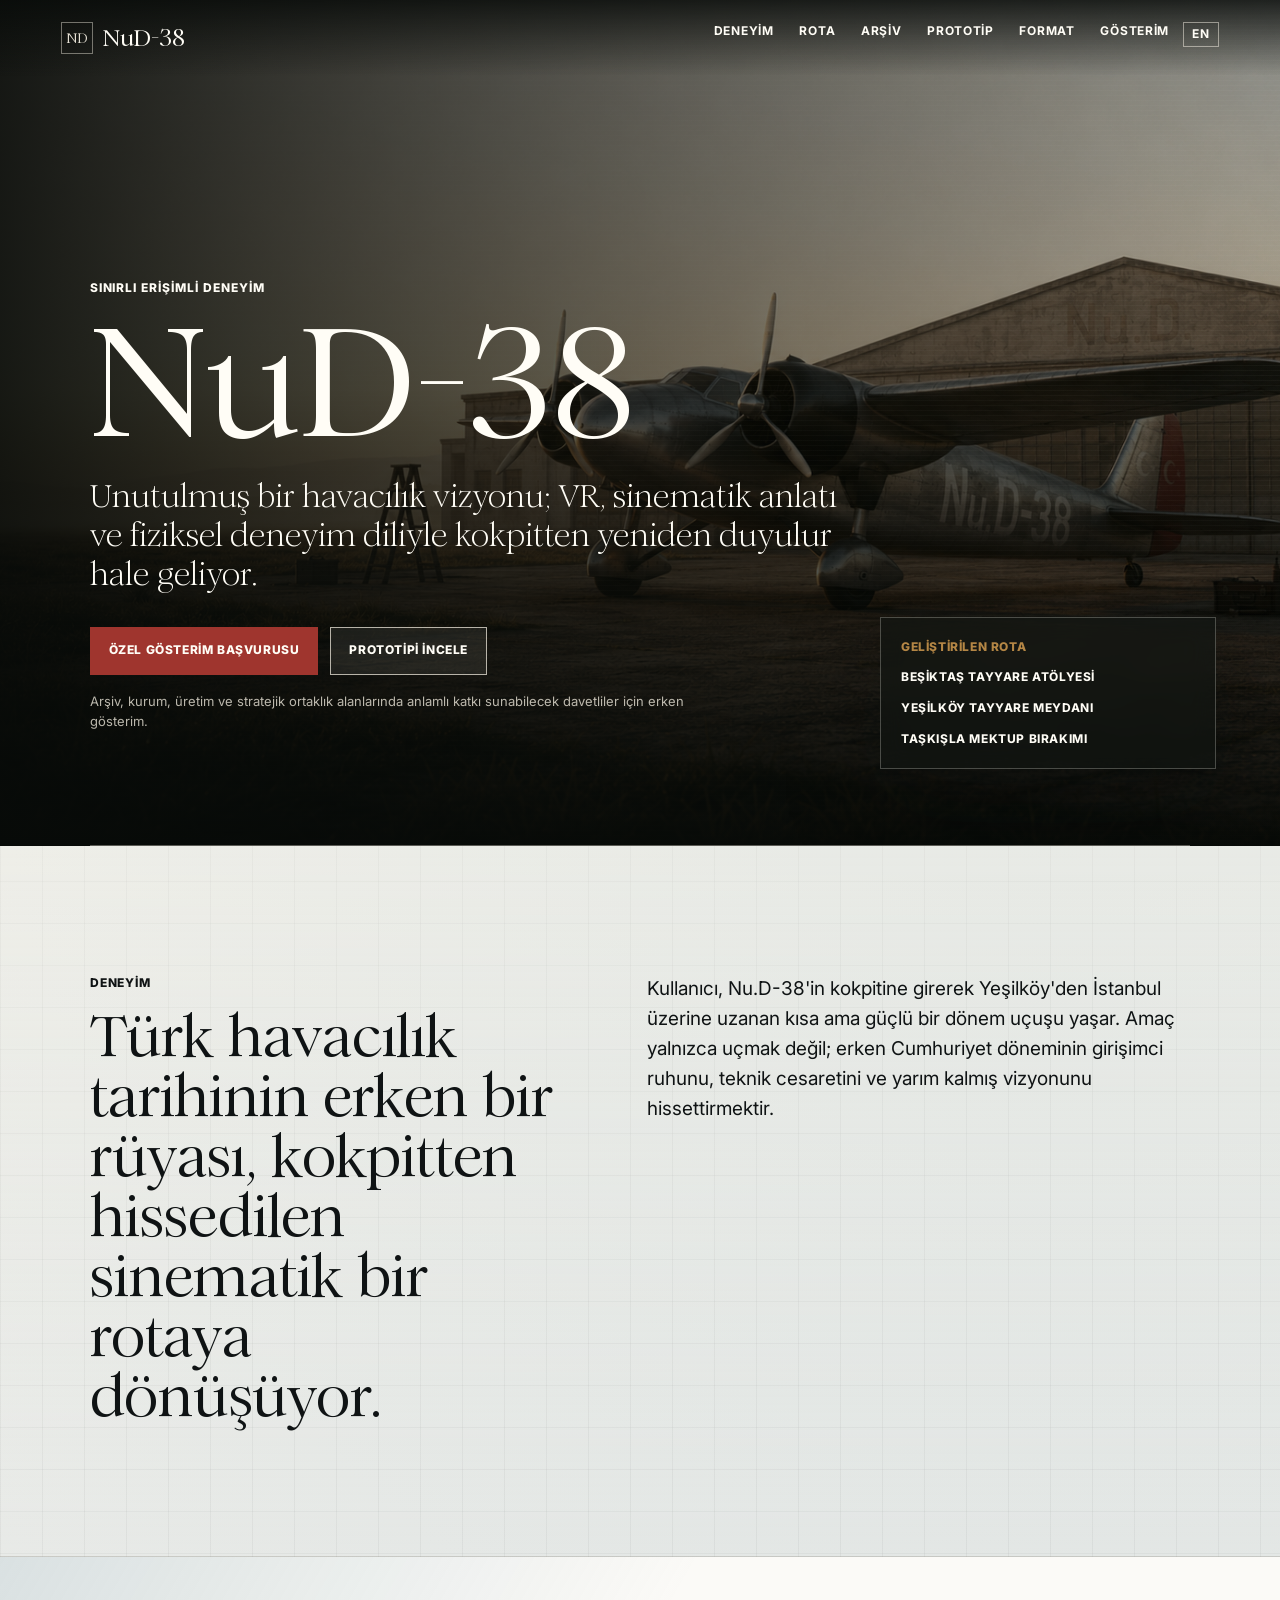
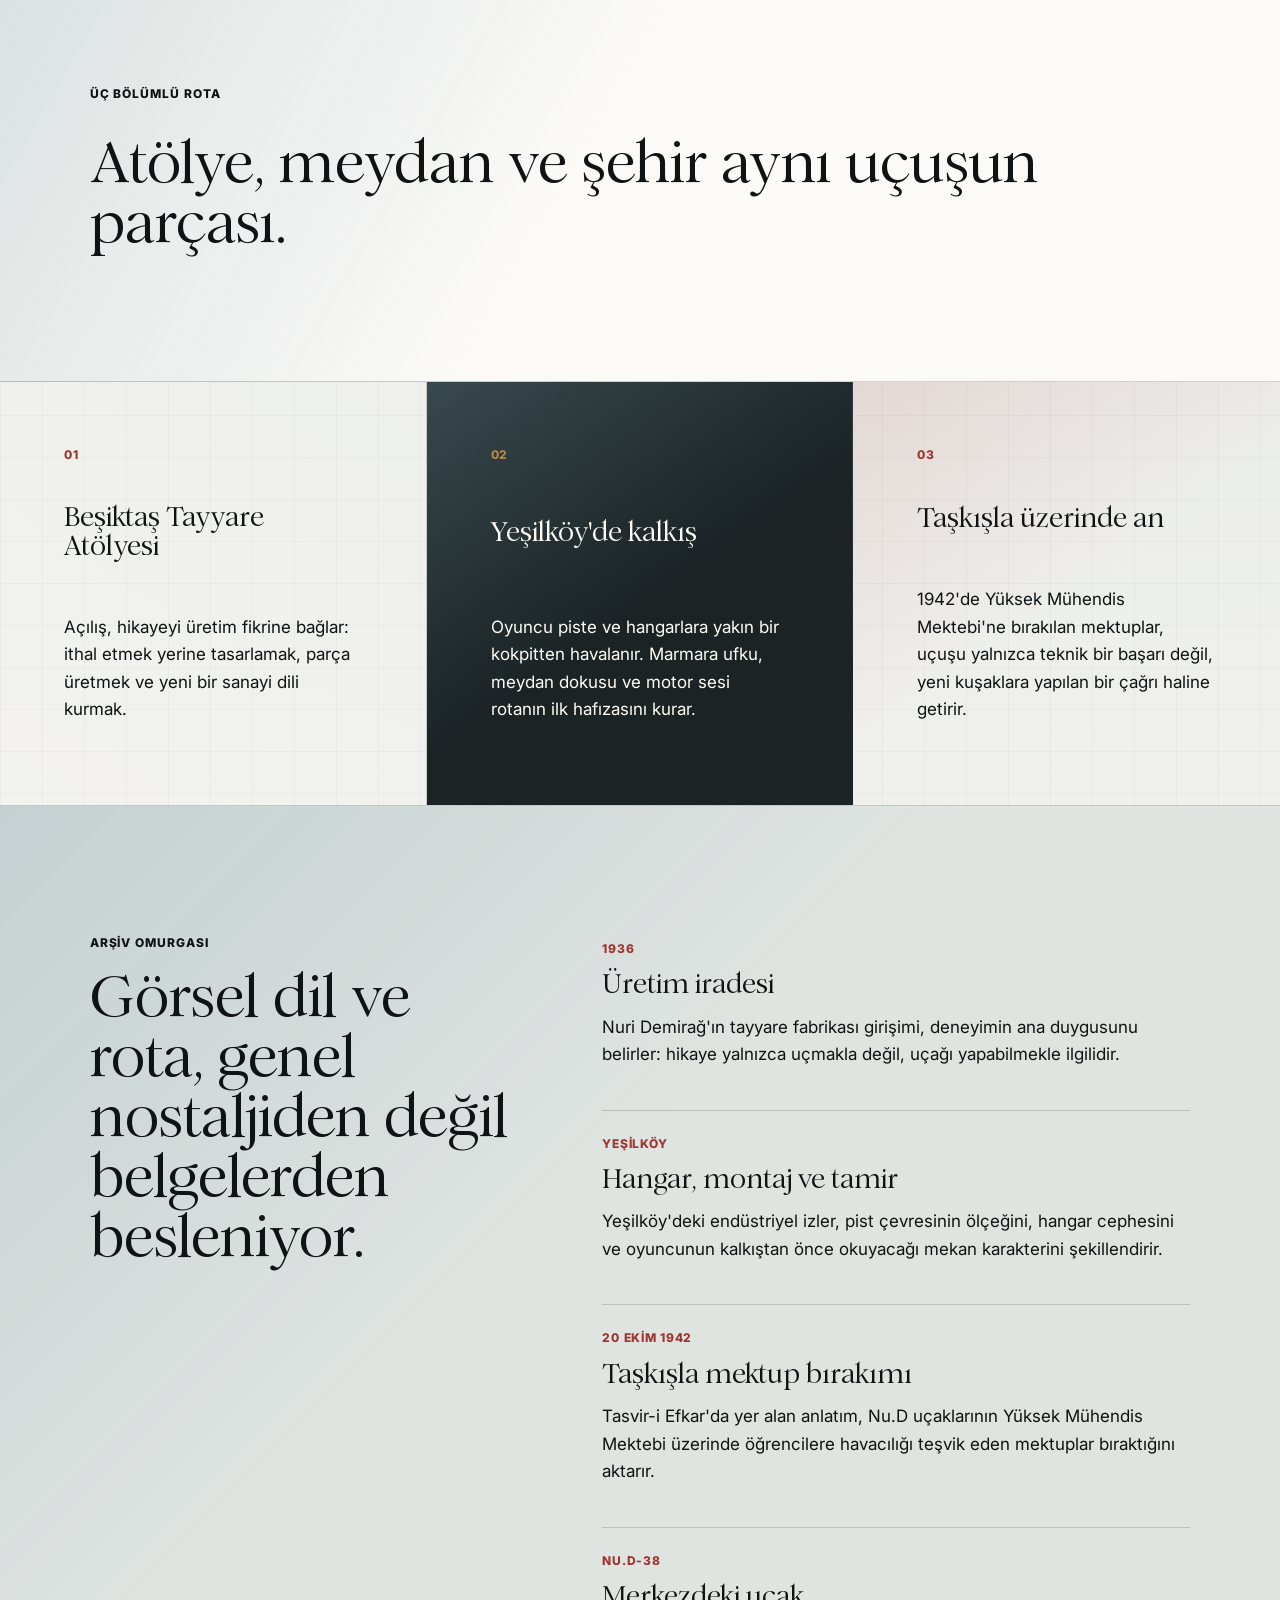
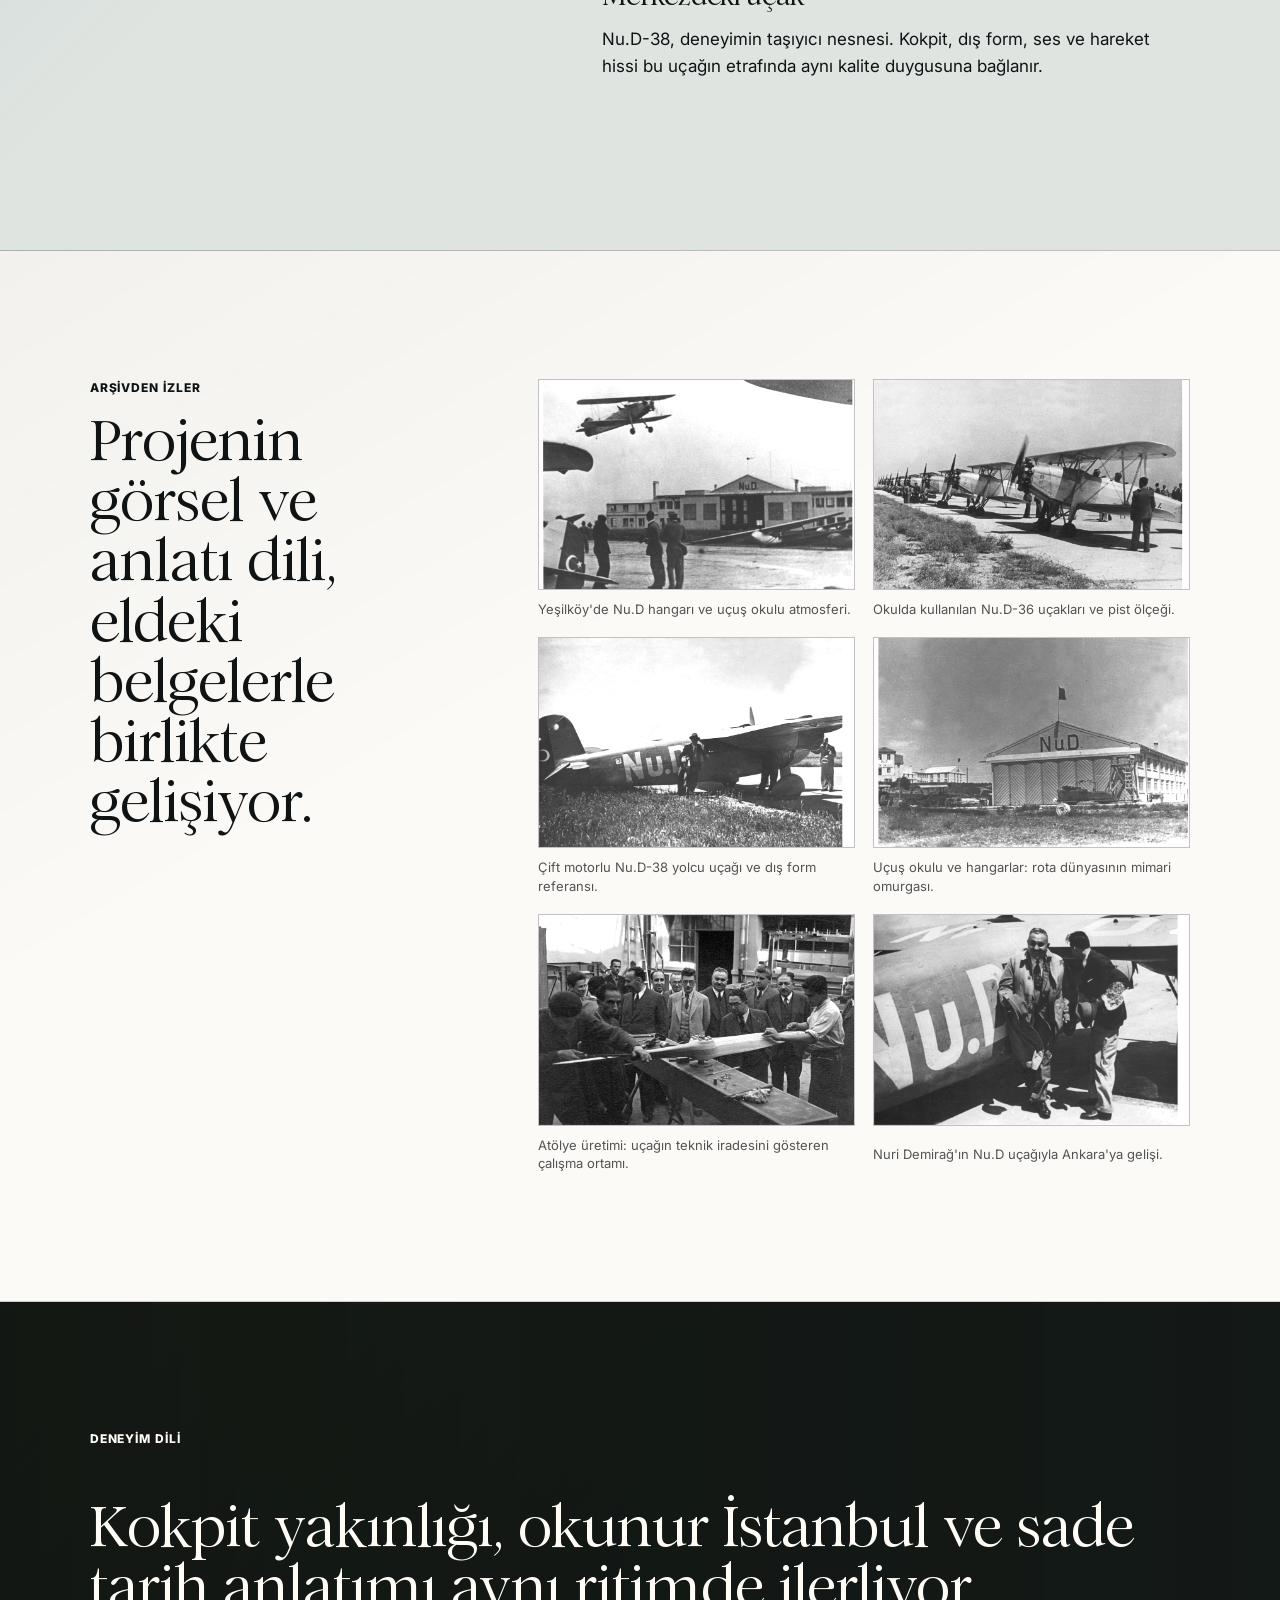
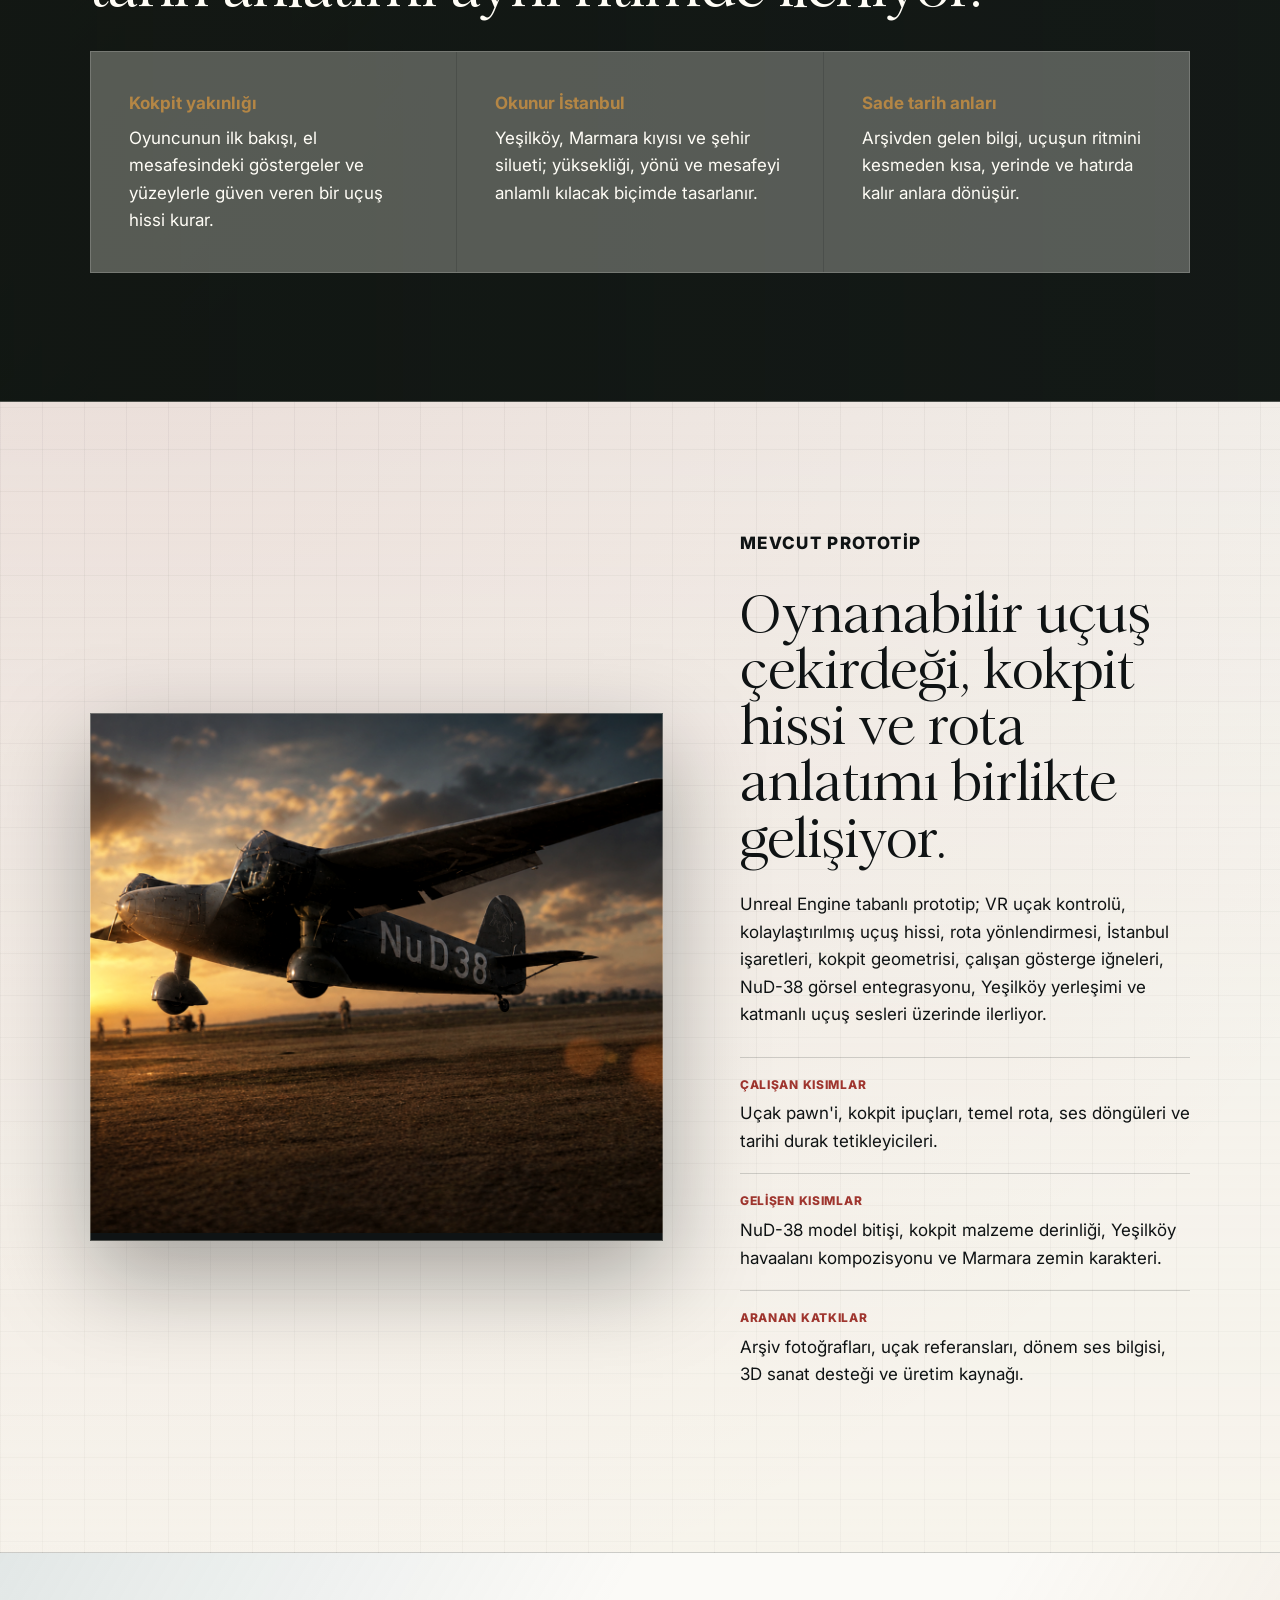
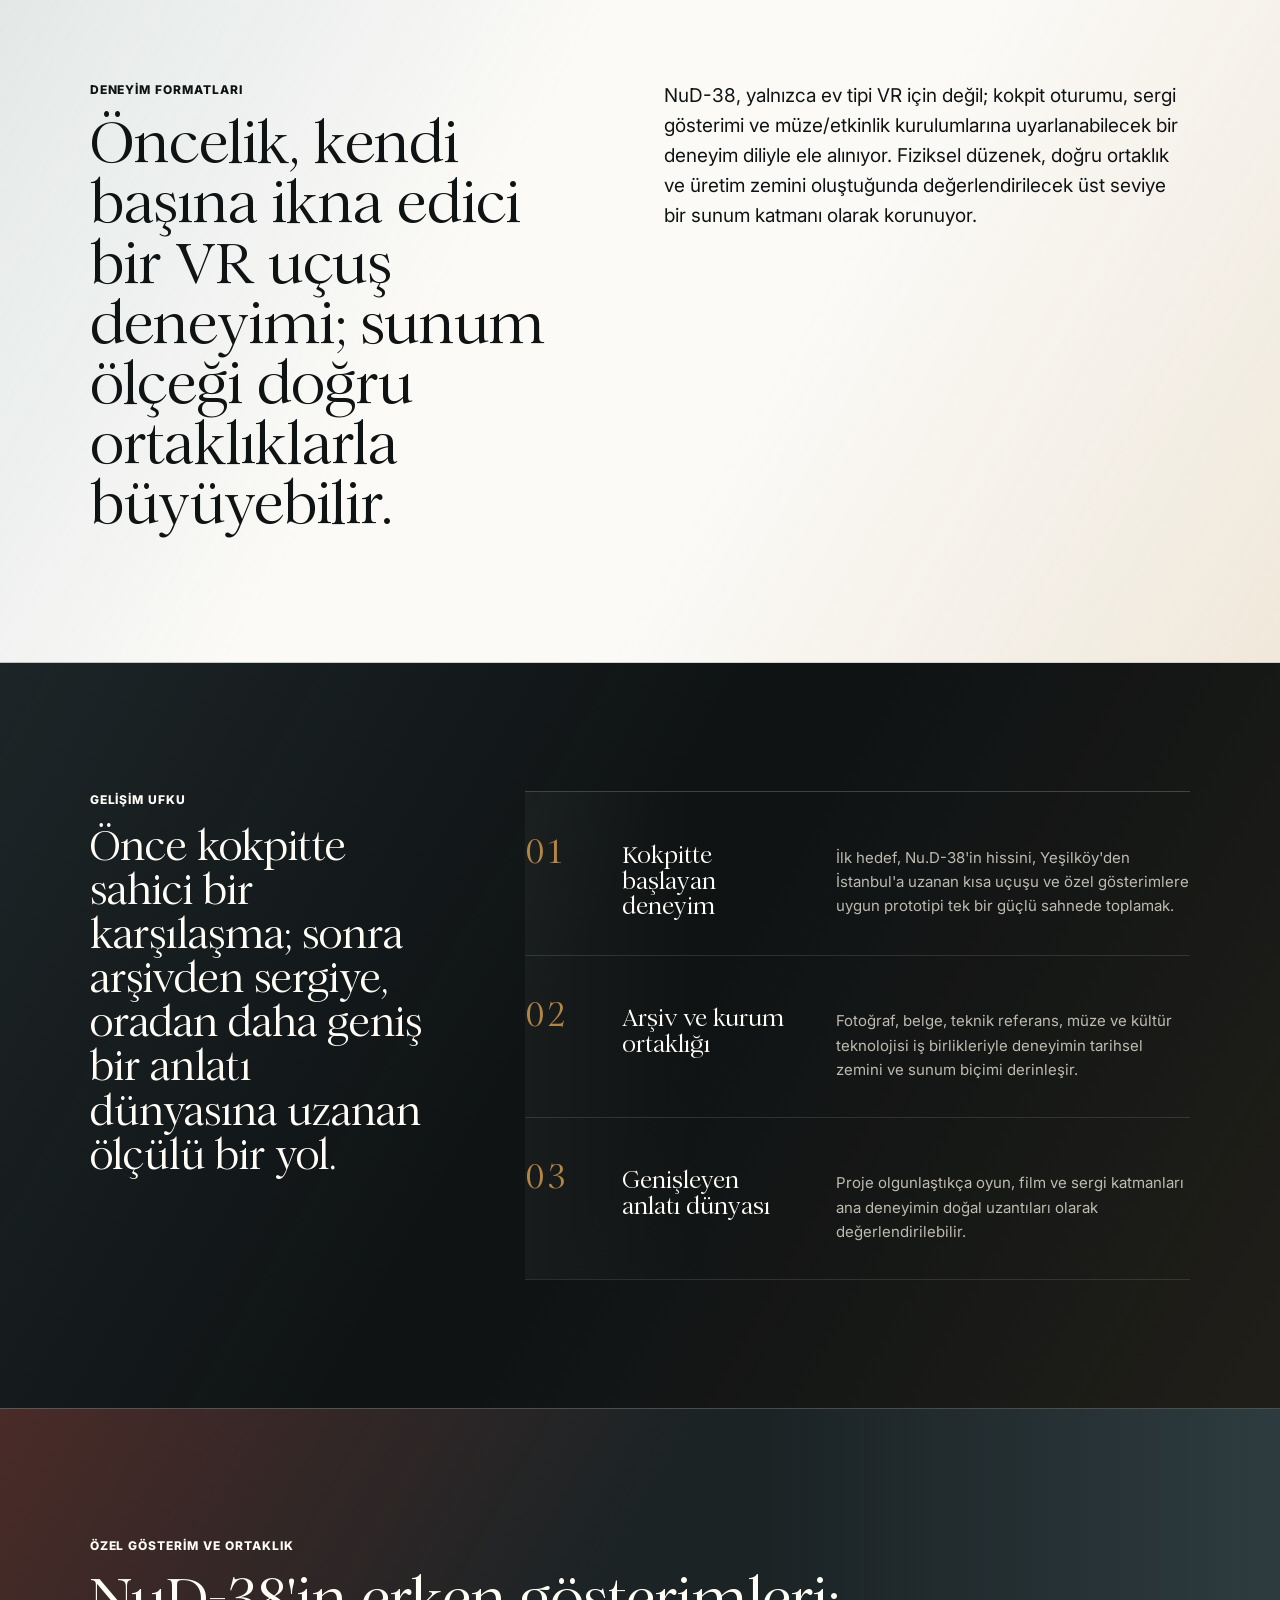
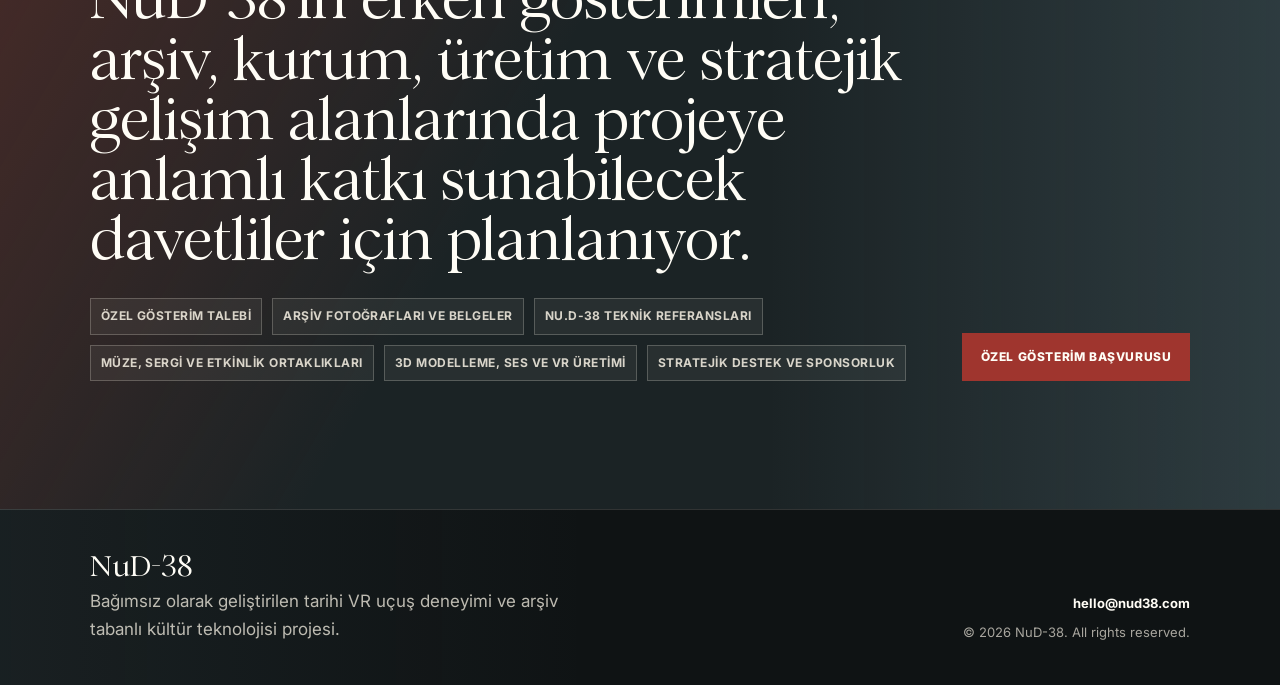
==== commit 59e85930: "Improve mobile nav and social previews" ====
--- a/index.html
+++ b/index.html
@@ -21,13 +21,17 @@
   <meta property="og:title" content="NuD-38 | Nuri Demirağ Tarihi VR Uçuş Deneyimi">
   <meta property="og:description" content="Nuri Demirağ'ın uçak üretme iradesini kokpitten hissettiren, arşiv belgelerine dayalı tarihi VR uçuş deneyimi.">
   <meta property="og:url" content="https://nud38.com/">
-  <meta property="og:image" content="https://nud38.com/assets/thehero.png">
-  <meta property="og:image:alt" content="NuD-38 tarihi VR uçuş deneyimi için hazırlanan uçak görseli">
+  <meta property="og:image" content="https://nud38.com/assets/social-card.jpg">
+  <meta property="og:image:secure_url" content="https://nud38.com/assets/social-card.jpg">
+  <meta property="og:image:type" content="image/jpeg">
+  <meta property="og:image:width" content="1200">
+  <meta property="og:image:height" content="630">
+  <meta property="og:image:alt" content="NuD-38 tarihi VR uçuş deneyimi için hazırlanan sinematik uçak görseli">
 
   <meta name="twitter:card" content="summary_large_image">
   <meta name="twitter:title" content="NuD-38 | Nuri Demirağ Tarihi VR Uçuş Deneyimi">
   <meta name="twitter:description" content="Beşiktaş atölyelerinden Yeşilköy'e, oradan Taşkışla üzerine uzanan tarihi bir VR uçuş rotası.">
-  <meta name="twitter:image" content="https://nud38.com/assets/thehero.png">
+  <meta name="twitter:image" content="https://nud38.com/assets/social-card.jpg">
 
   <title>NuD-38 | Nuri Demirağ Tarihi VR Uçuş Deneyimi</title>
   <link rel="icon" href="favicon.svg" type="image/svg+xml">
@@ -66,15 +70,18 @@
         <strong>NuD-38</strong>
       </span>
     </a>
-    <nav>
-      <a href="#deneyim">Deneyim</a>
-      <a href="#rota">Rota</a>
-      <a href="#arsiv">Arşiv</a>
-      <a href="#prototip">Prototip</a>
-      <a href="#formatlar">Format</a>
-      <a href="#katki">Gösterim</a>
+    <div class="header-actions">
+      <button class="menu-toggle" type="button" aria-expanded="false" aria-controls="primary-nav"><span>Menü</span></button>
+      <nav id="primary-nav">
+        <a href="#deneyim">Deneyim</a>
+        <a href="#rota">Rota</a>
+        <a href="#arsiv">Arşiv</a>
+        <a href="#prototip">Prototip</a>
+        <a href="#formatlar">Format</a>
+        <a href="#katki">Gösterim</a>
+      </nav>
       <a class="language-link" href="en/index.html" hreflang="en" lang="en">EN</a>
-    </nav>
+    </div>
   </header>
 
   <main id="main">
@@ -82,7 +89,7 @@
       <img src="assets/thehero.png" alt="NuD-38 uçağının Yeşilköy hangarı önünde tarihi havaalanı atmosferinde park hali" class="hero-image" width="1673" height="940">
       <div class="hero-overlay"></div>
       <div class="hero-copy">
-        <p class="eyebrow">Sınırlı erişimli tarihi havacılık deneyimi</p>
+        <p class="eyebrow">Sınırlı erişimli deneyim</p>
         <h1>NuD-38</h1>
         <p class="lead">Unutulmuş bir havacılık vizyonu; VR, sinematik anlatı ve fiziksel deneyim diliyle kokpitten yeniden duyulur hale geliyor.</p>
         <div class="hero-actions">
@@ -286,5 +293,22 @@
       <span>© 2026 NuD-38. All rights reserved.</span>
     </div>
   </footer>
+  <script>
+    const header = document.querySelector(".site-header");
+    const toggle = document.querySelector(".menu-toggle");
+    const navLinks = document.querySelectorAll("#primary-nav a");
+
+    toggle?.addEventListener("click", () => {
+      const isOpen = header.classList.toggle("menu-open");
+      toggle.setAttribute("aria-expanded", String(isOpen));
+    });
+
+    navLinks.forEach((link) => {
+      link.addEventListener("click", () => {
+        header.classList.remove("menu-open");
+        toggle?.setAttribute("aria-expanded", "false");
+      });
+    });
+  </script>
 </body>
 </html>
--- a/styles.css
+++ b/styles.css
@@ -133,6 +133,17 @@
   letter-spacing: 0;
 }
 
+.header-actions {
+  position: relative;
+  display: flex;
+  align-items: flex-start;
+  gap: 14px;
+}
+
+.menu-toggle {
+  display: none;
+}
+
 nav {
   display: flex;
   flex-wrap: wrap;
@@ -166,7 +177,13 @@
   min-width: 34px;
   padding: 2px 8px;
   border: 1px solid rgba(255, 249, 236, 0.48);
+  font-size: 12px;
+  font-weight: 700;
+  letter-spacing: 0.06em;
+  line-height: 1.55;
+  text-decoration: none;
   text-align: center;
+  text-transform: uppercase;
 }
 
 .language-link::after {
@@ -176,6 +193,12 @@
 nav a:hover::after,
 nav a:focus-visible::after {
   transform: scaleX(1);
+}
+
+.menu-toggle:focus-visible,
+.language-link:focus-visible {
+  outline: 2px solid rgba(255, 249, 236, 0.72);
+  outline-offset: 3px;
 }
 
 .hero {
@@ -877,29 +900,93 @@
 
   .site-header {
     position: absolute;
+    display: flex;
+    align-items: flex-start;
+    justify-content: space-between;
+    gap: 12px;
+    padding: 18px;
+  }
+
+  .brand {
+    min-width: 0;
+  }
+
+  .header-actions {
+    align-items: center;
+    gap: 10px;
+    margin-left: auto;
+  }
+
+  .menu-toggle {
+    width: 42px;
+    height: 42px;
     display: grid;
-    grid-template-columns: 1fr;
-    justify-items: start;
-    gap: 14px;
-    padding: 18px 18px 0;
+    place-items: center;
+    border: 1px solid rgba(255, 249, 236, 0.48);
+    color: var(--cream);
+    background: rgba(8, 11, 9, 0.28);
+    cursor: pointer;
+    font: inherit;
+  }
+
+  .menu-toggle span {
+    position: absolute;
+    width: 1px;
+    height: 1px;
+    overflow: hidden;
+    clip: rect(0 0 0 0);
+    white-space: nowrap;
+  }
+
+  .menu-toggle::before {
+    width: 18px;
+    height: 2px;
+    content: "";
+    background: currentColor;
+    box-shadow: 0 -6px 0 currentColor, 0 6px 0 currentColor;
+  }
+
+  .site-header:not(.menu-open) nav {
+    display: none;
   }
 
   nav {
-    width: 100%;
-    max-width: none;
-    justify-content: flex-start;
-    gap: 10px 16px;
-    font-size: 11px;
+    position: absolute;
+    top: calc(100% + 10px);
+    right: 0;
+    width: min(72vw, 260px);
+    display: grid;
+    gap: 0;
+    padding: 8px 0;
+    border: 1px solid rgba(255, 249, 236, 0.26);
+    background: rgba(12, 16, 14, 0.94);
+    box-shadow: var(--shadow);
+    backdrop-filter: blur(14px);
+    font-size: 12px;
     line-height: 1;
   }
 
+  nav a {
+    padding: 14px 16px;
+    border-bottom: 1px solid rgba(255, 249, 236, 0.12);
+  }
+
+  nav a:last-child {
+    border-bottom: 0;
+  }
+
   nav a::after {
-    bottom: -5px;
+    display: none;
   }
 
   .language-link {
-    min-width: 30px;
-    padding: 2px 7px;
+    min-width: 42px;
+    min-height: 42px;
+    display: inline-grid;
+    place-items: center;
+    padding: 0 8px;
+    background: rgba(8, 11, 9, 0.28);
+    line-height: 1;
   }
 
   .hero {
@@ -950,7 +1037,7 @@
 @media (max-width: 420px) {
   nav {
     gap: 9px 12px;
-    font-size: 10px;
+    font-size: 11px;
     letter-spacing: 0.05em;
   }
 }
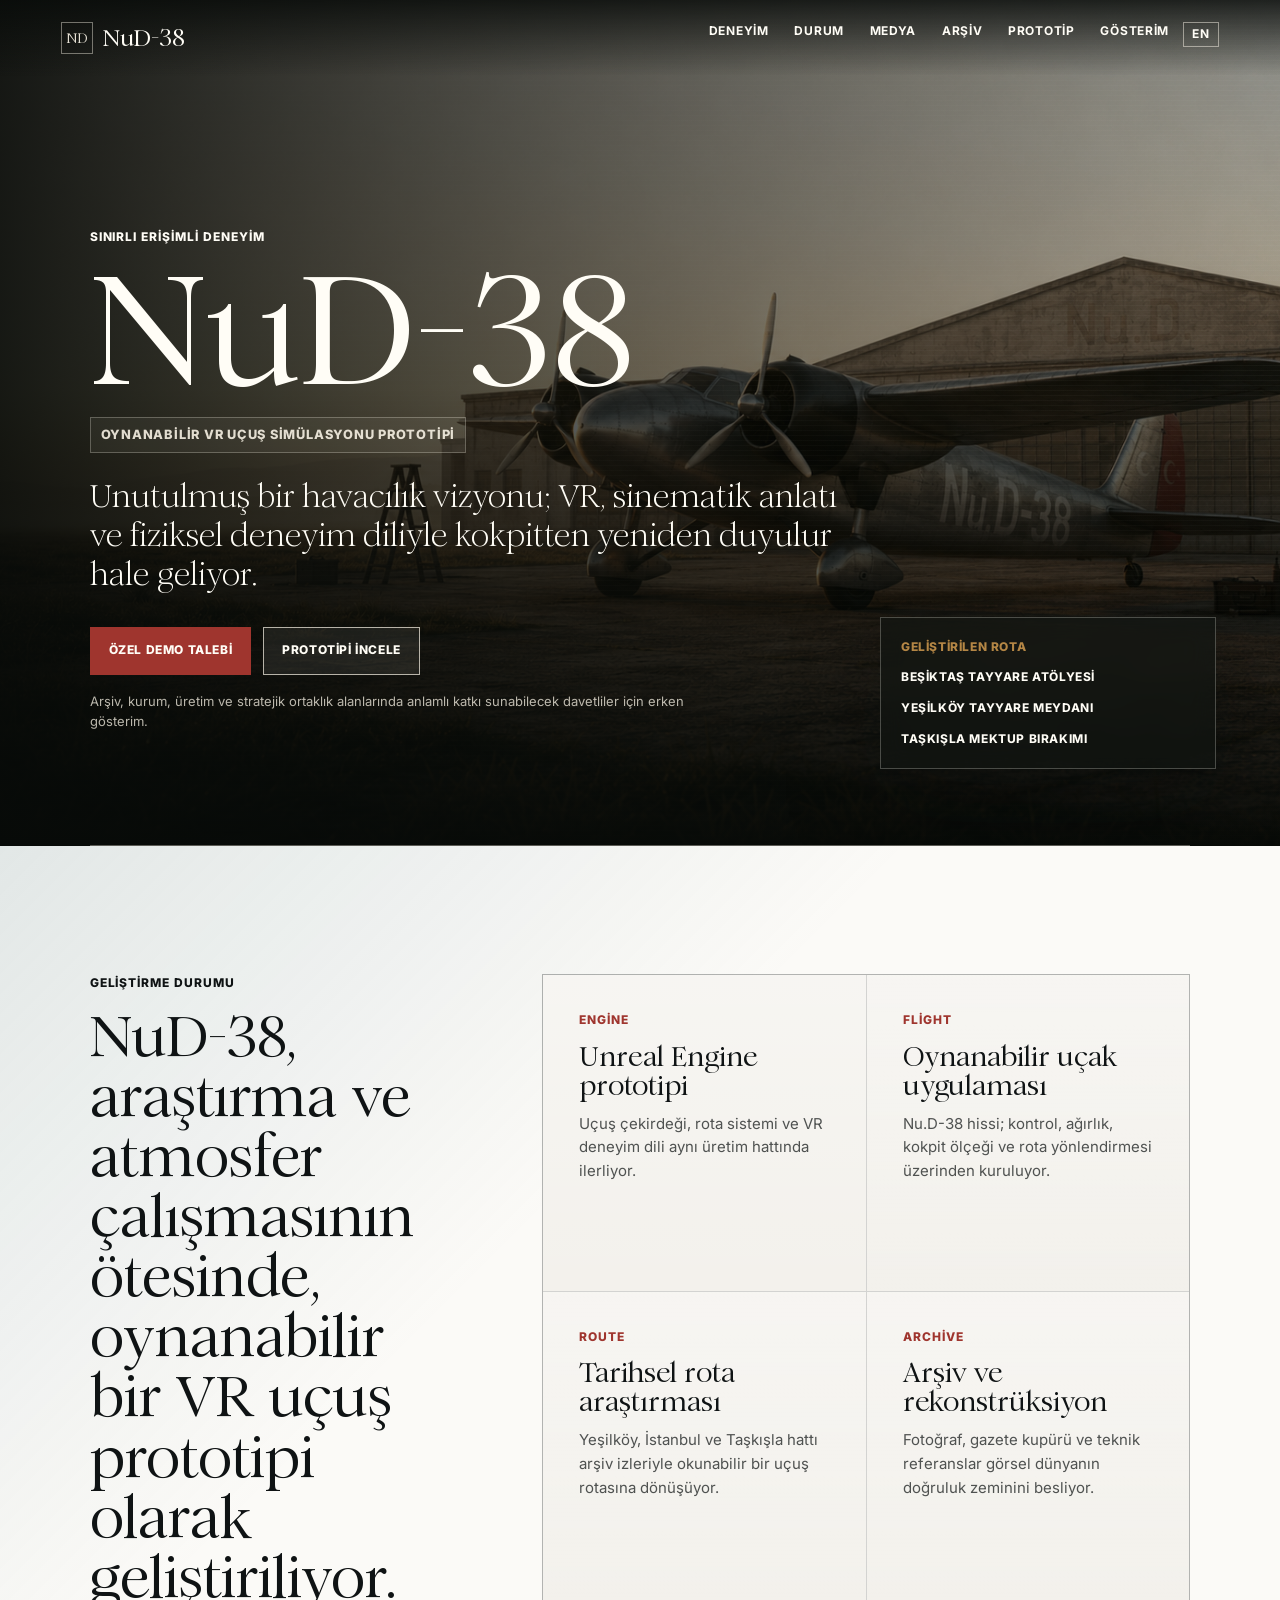
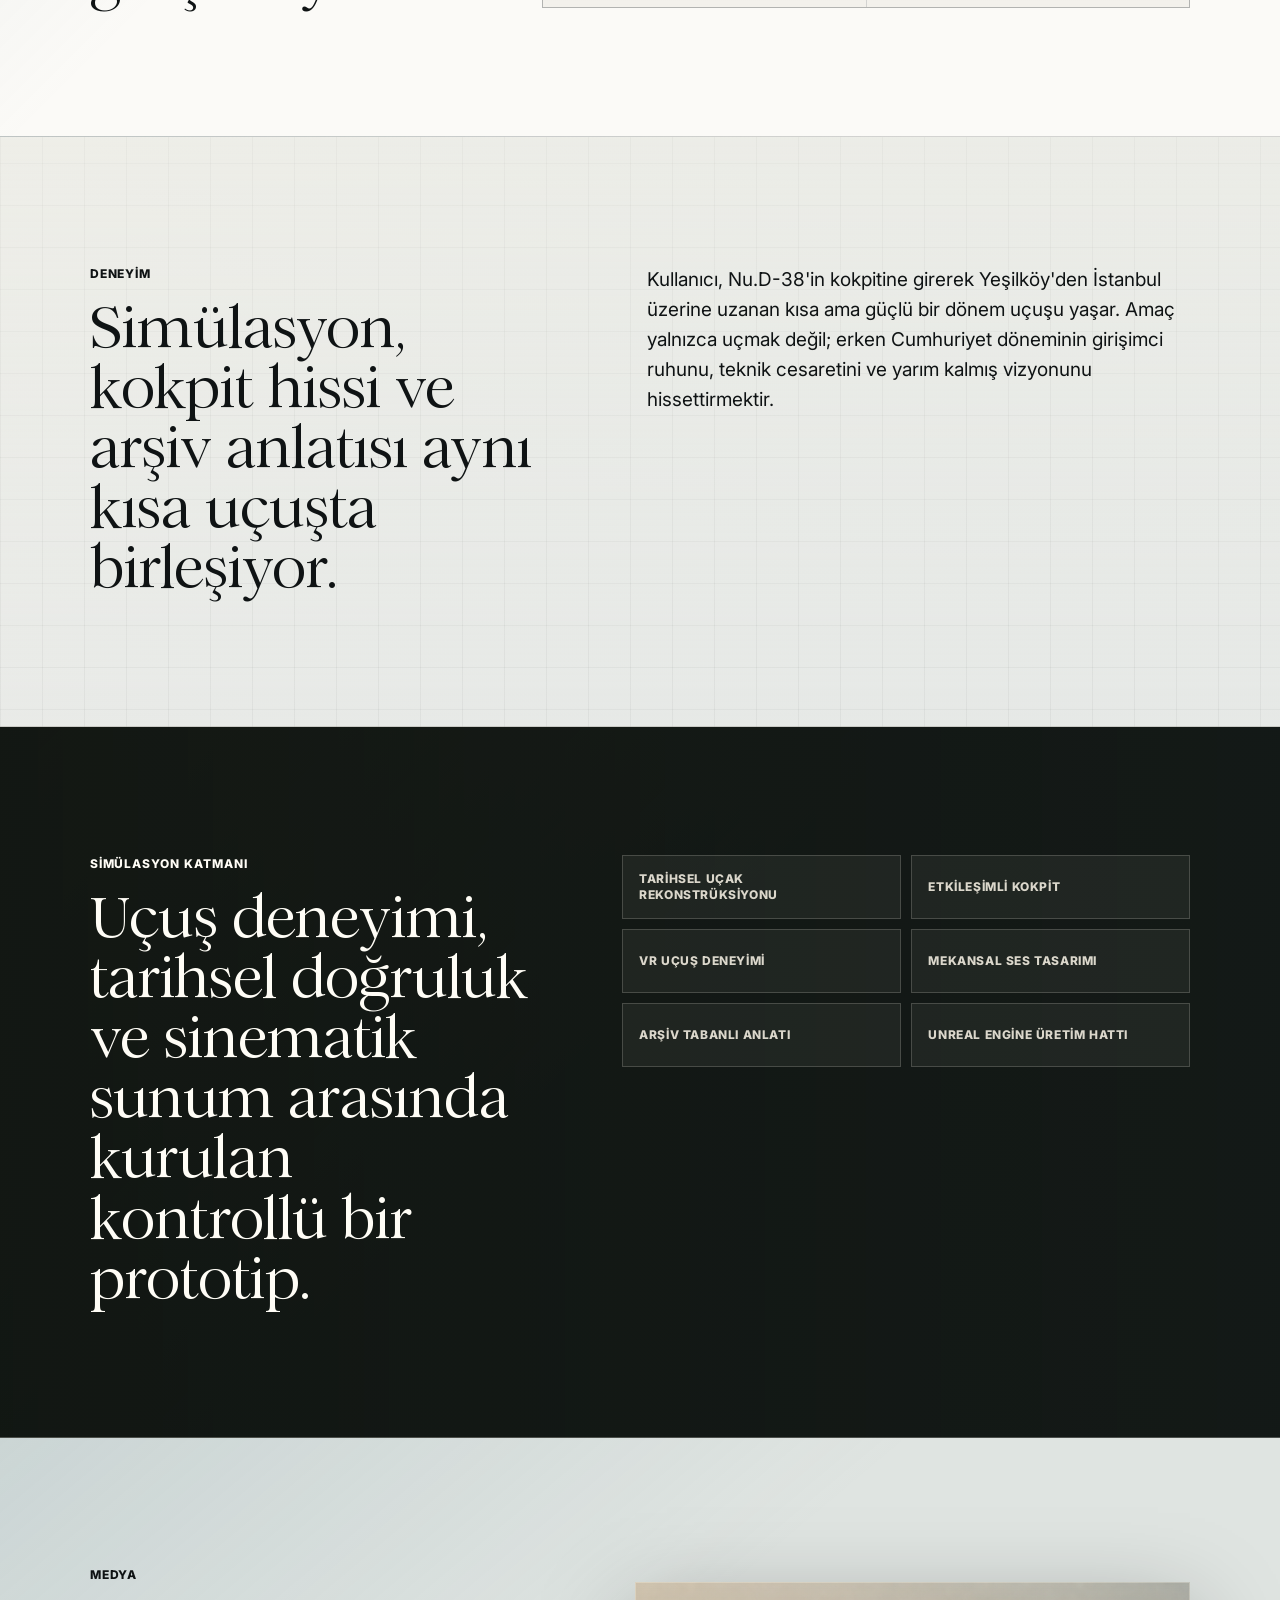
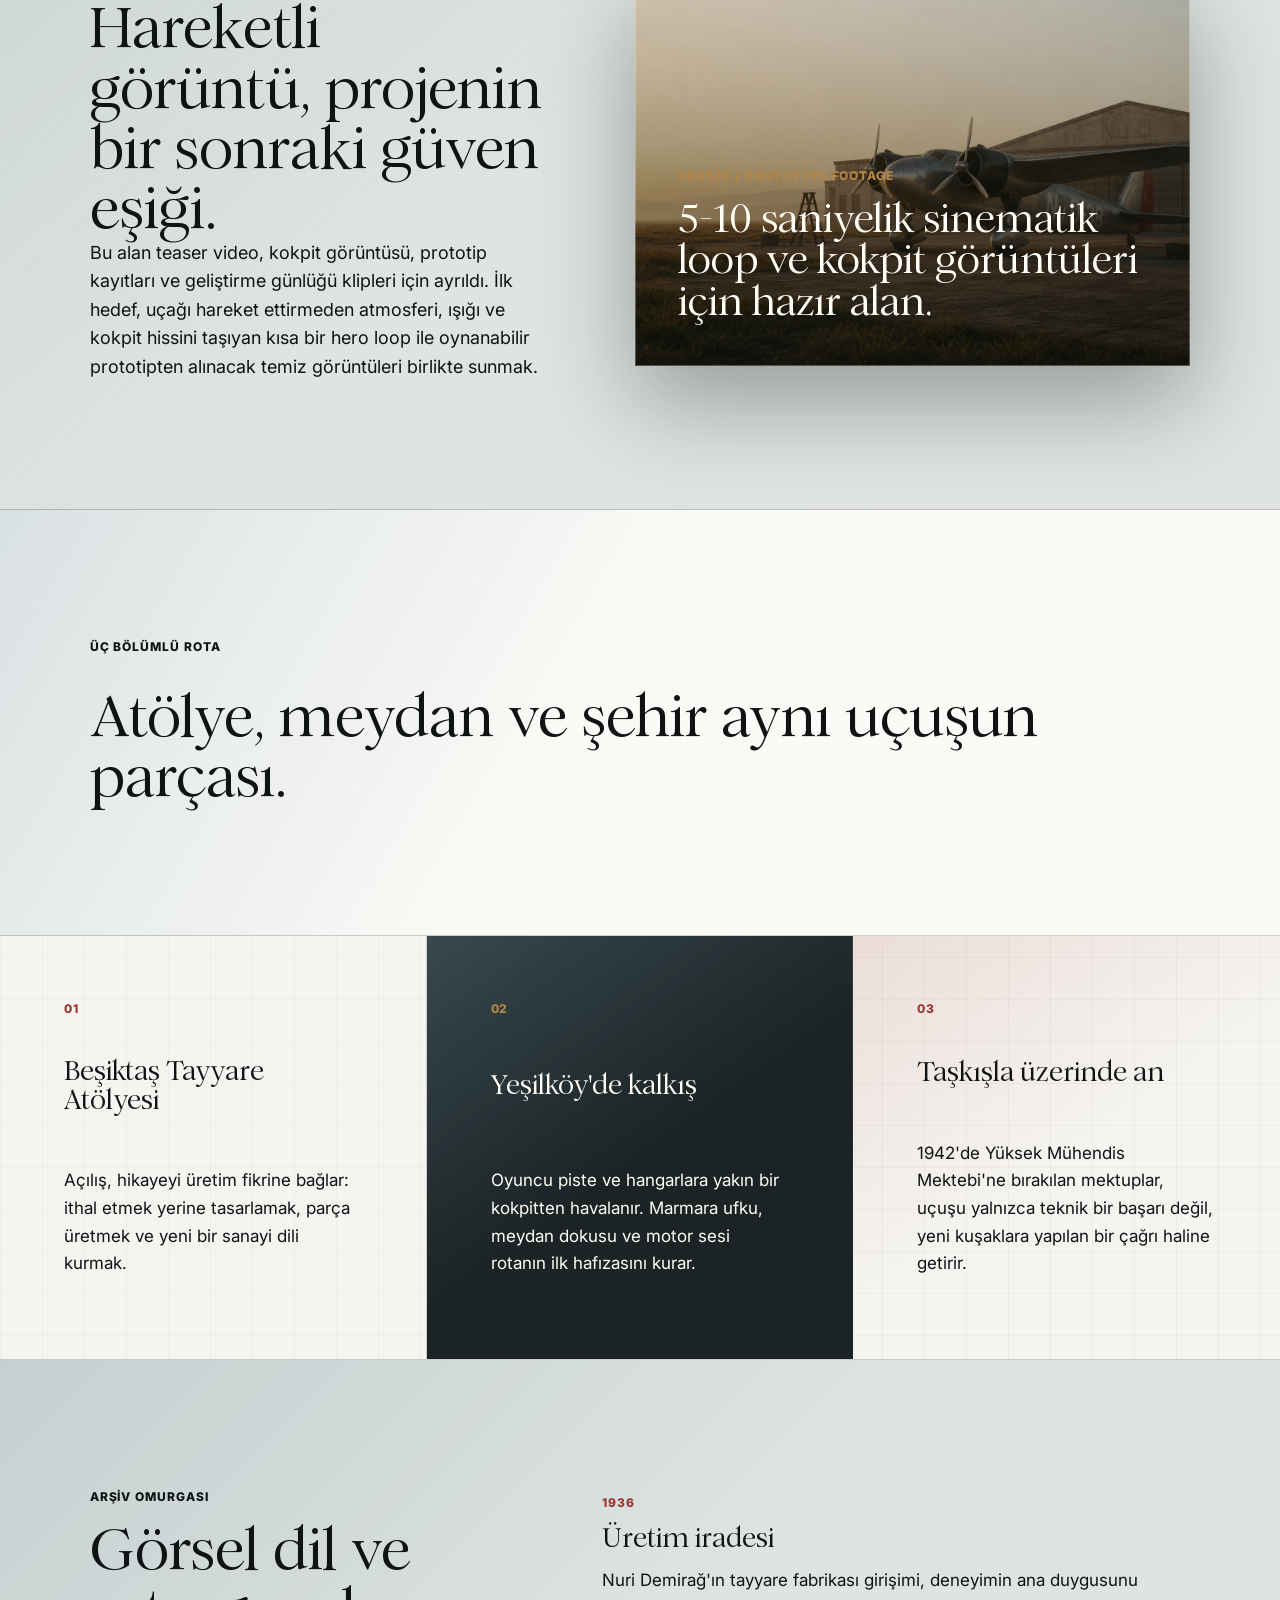
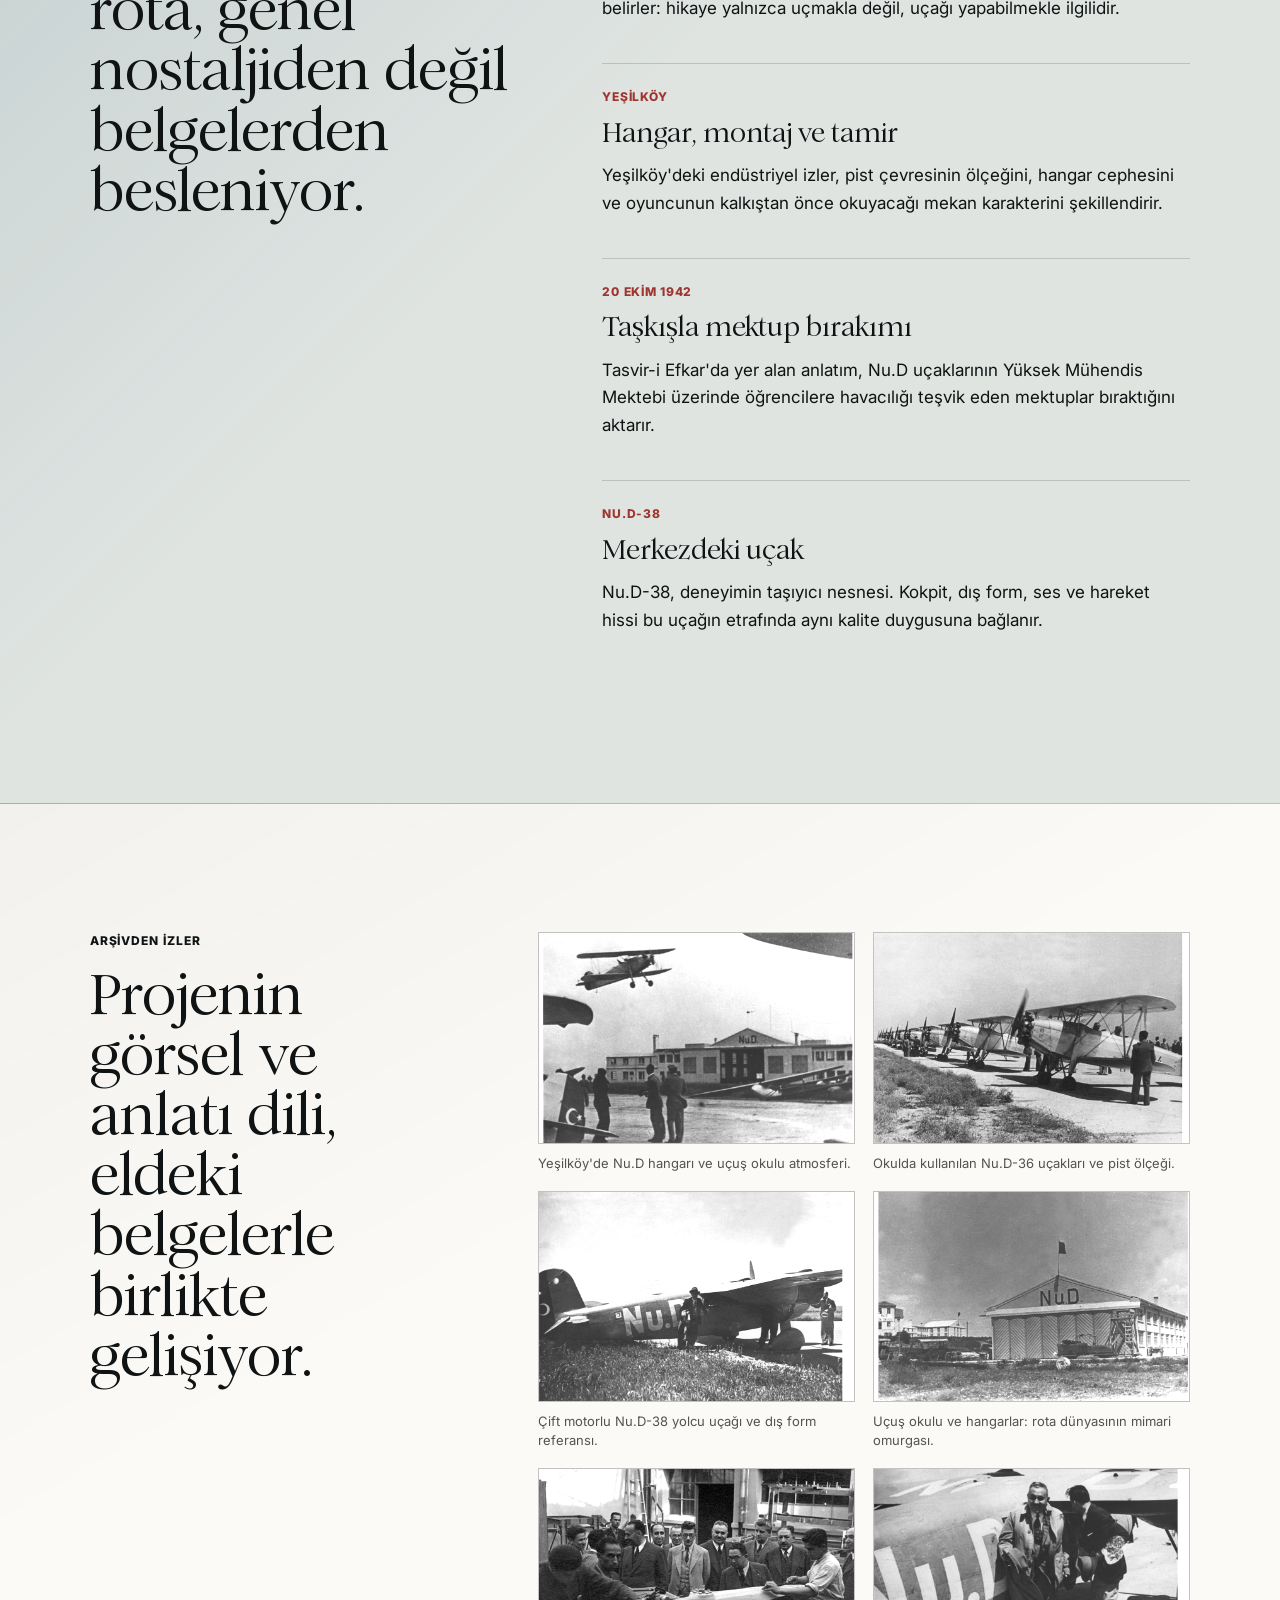
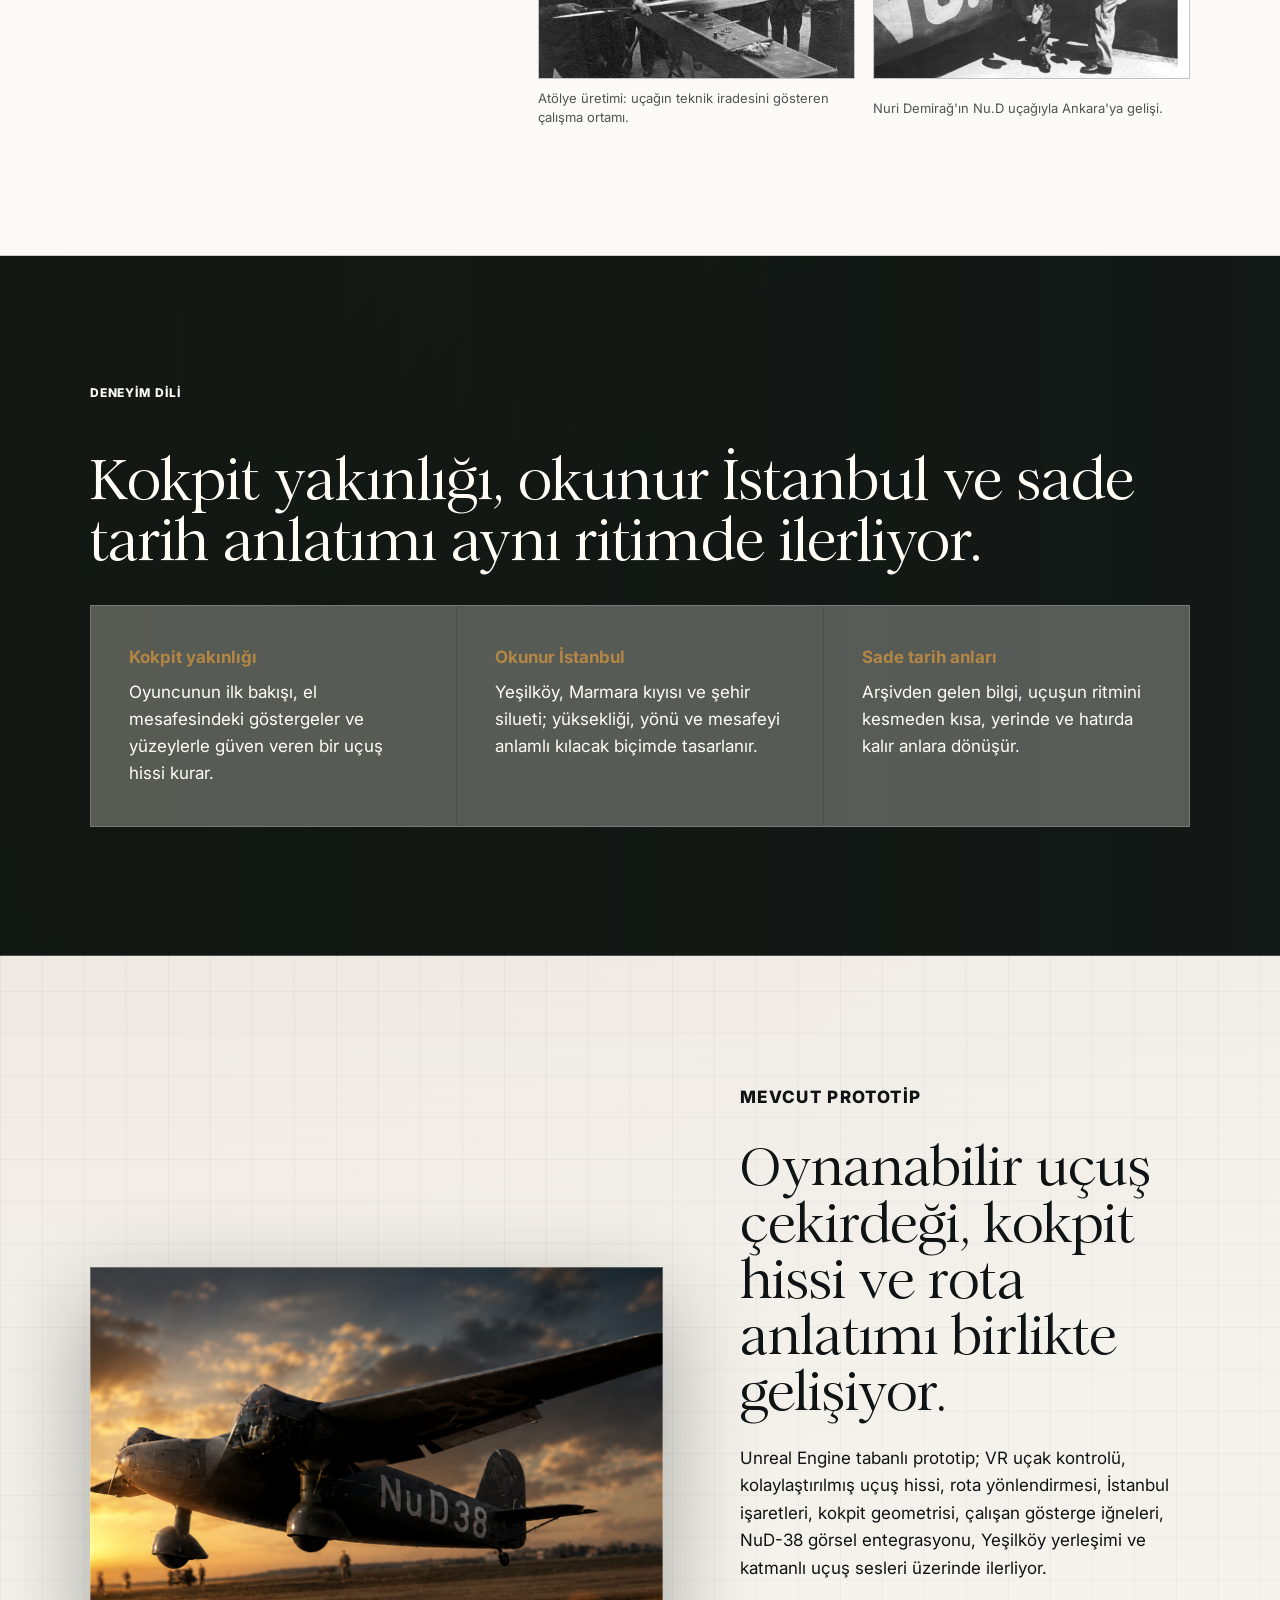
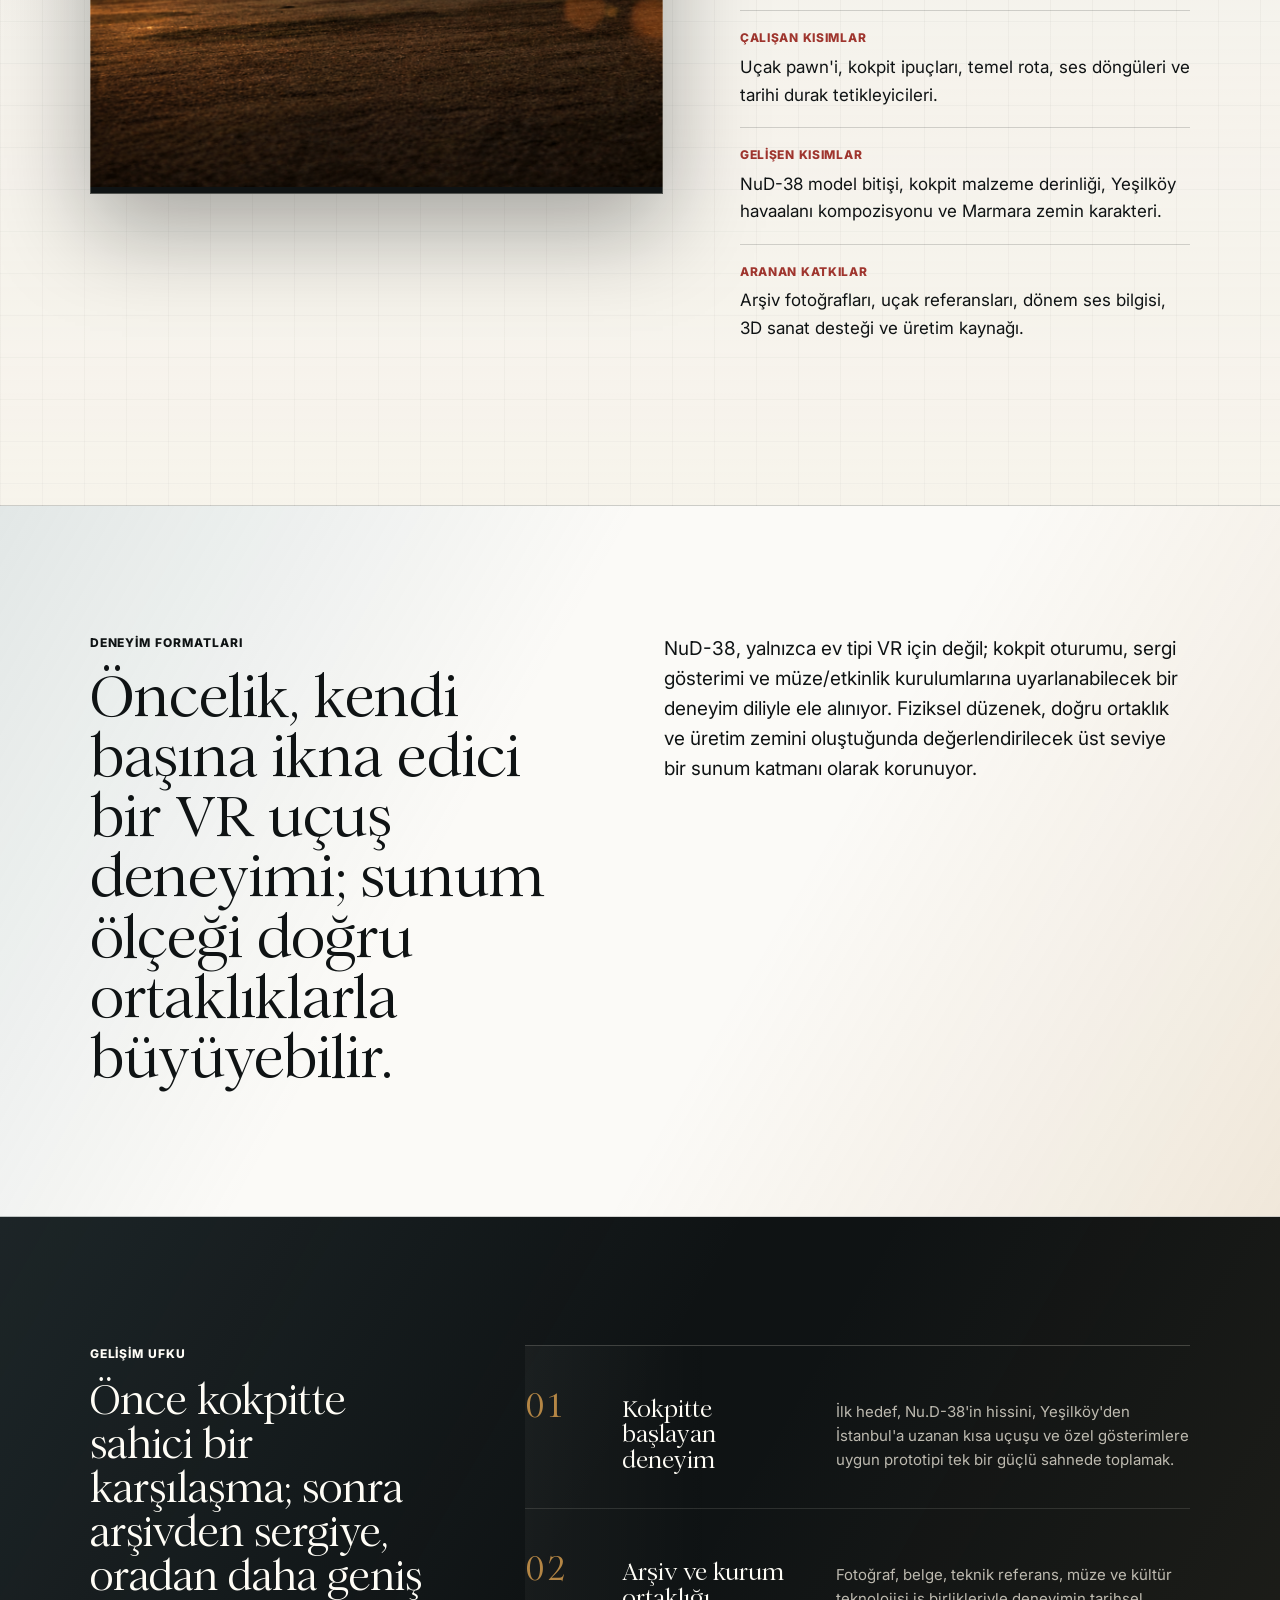
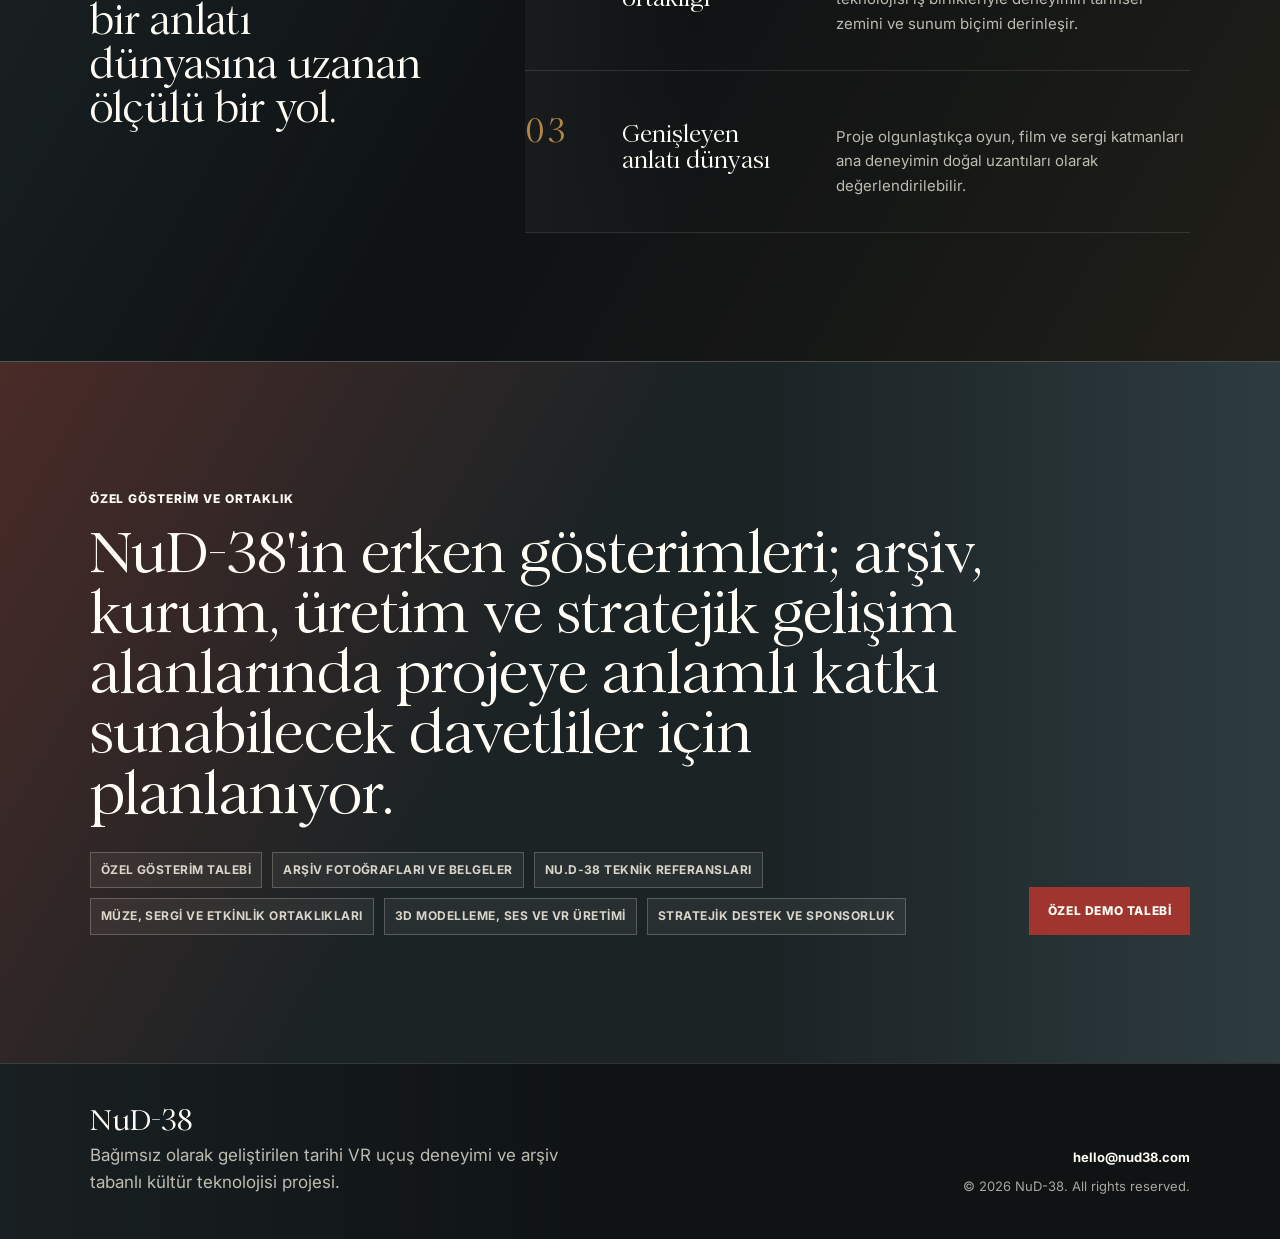
==== commit 01c07403: "Clarify VR simulation positioning" ====
--- a/index.html
+++ b/index.html
@@ -3,7 +3,7 @@
 <head>
   <meta charset="utf-8">
   <meta name="viewport" content="width=device-width, initial-scale=1">
-  <meta name="description" content="NuD-38, Nuri Demirağ'ın havacılık mirasını arşiv belgeleriyle desteklenen Beşiktaş, Yeşilköy ve Taşkışla rotası üzerinden anlatan tarihi bir VR uçuş deneyimidir.">
+  <meta name="description" content="NuD-38, Nu.D-38 uçağı ve Nuri Demirağ hikayesinden doğan, Unreal Engine üzerinde geliştirilen oynanabilir tarihi VR uçuş simülasyonu prototipidir.">
   <meta name="robots" content="index, follow, max-image-preview:large">
   <meta name="theme-color" content="#111612">
   <link rel="canonical" href="https://nud38.com/">
@@ -18,8 +18,8 @@
   <meta property="og:locale" content="tr_TR">
   <meta property="og:type" content="website">
   <meta property="og:site_name" content="NuD-38">
-  <meta property="og:title" content="NuD-38 | Nuri Demirağ Tarihi VR Uçuş Deneyimi">
-  <meta property="og:description" content="Nuri Demirağ'ın uçak üretme iradesini kokpitten hissettiren, arşiv belgelerine dayalı tarihi VR uçuş deneyimi.">
+  <meta property="og:title" content="NuD-38 | Tarihi VR Uçuş Simülasyonu">
+  <meta property="og:description" content="Nu.D-38 ve Nuri Demirağ mirasından doğan, arşiv destekli oynanabilir VR uçuş simülasyonu prototipi.">
   <meta property="og:url" content="https://nud38.com/">
   <meta property="og:image" content="https://nud38.com/assets/social-card.jpg">
   <meta property="og:image:secure_url" content="https://nud38.com/assets/social-card.jpg">
@@ -29,11 +29,11 @@
   <meta property="og:image:alt" content="NuD-38 tarihi VR uçuş deneyimi için hazırlanan sinematik uçak görseli">
 
   <meta name="twitter:card" content="summary_large_image">
-  <meta name="twitter:title" content="NuD-38 | Nuri Demirağ Tarihi VR Uçuş Deneyimi">
-  <meta name="twitter:description" content="Beşiktaş atölyelerinden Yeşilköy'e, oradan Taşkışla üzerine uzanan tarihi bir VR uçuş rotası.">
+  <meta name="twitter:title" content="NuD-38 | Tarihi VR Uçuş Simülasyonu">
+  <meta name="twitter:description" content="Nu.D-38 ve Nuri Demirağ hikayesinden doğan oynanabilir tarihi VR uçuş prototipi.">
   <meta name="twitter:image" content="https://nud38.com/assets/social-card.jpg">
 
-  <title>NuD-38 | Nuri Demirağ Tarihi VR Uçuş Deneyimi</title>
+  <title>NuD-38 | Tarihi VR Uçuş Simülasyonu</title>
   <link rel="icon" href="favicon.svg" type="image/svg+xml">
   <link rel="stylesheet" href="styles.css">
   <script type="application/ld+json">
@@ -43,7 +43,7 @@
     "name": "NuD-38",
     "url": "https://nud38.com/",
     "image": "https://nud38.com/assets/thehero.png",
-    "description": "Nuri Demirağ'ın havacılık mirasını arşiv belgeleriyle desteklenen Beşiktaş, Yeşilköy ve Taşkışla rotası üzerinden anlatan tarihi VR uçuş deneyimi.",
+    "description": "Nu.D-38 uçağı ve Nuri Demirağ hikayesinden doğan, Unreal Engine üzerinde geliştirilen oynanabilir tarihi VR uçuş simülasyonu prototipi.",
     "genre": ["Historical", "Virtual Reality", "Flight Experience"],
     "gamePlatform": ["PC VR"],
     "applicationCategory": "Game",
@@ -74,10 +74,10 @@
       <button class="menu-toggle" type="button" aria-expanded="false" aria-controls="primary-nav"><span>Menü</span></button>
       <nav id="primary-nav">
         <a href="#deneyim">Deneyim</a>
-        <a href="#rota">Rota</a>
+        <a href="#durum">Durum</a>
+        <a href="#medya">Medya</a>
         <a href="#arsiv">Arşiv</a>
         <a href="#prototip">Prototip</a>
-        <a href="#formatlar">Format</a>
         <a href="#katki">Gösterim</a>
       </nav>
       <a class="language-link" href="en/index.html" hreflang="en" lang="en">EN</a>
@@ -91,9 +91,10 @@
       <div class="hero-copy">
         <p class="eyebrow">Sınırlı erişimli deneyim</p>
         <h1>NuD-38</h1>
+        <p class="hero-positioning">Oynanabilir VR uçuş simülasyonu prototipi</p>
         <p class="lead">Unutulmuş bir havacılık vizyonu; VR, sinematik anlatı ve fiziksel deneyim diliyle kokpitten yeniden duyulur hale geliyor.</p>
         <div class="hero-actions">
-          <a class="button primary" href="mailto:hello@nud38.com?subject=NuD38%20-%20%C3%96zel%20G%C3%B6sterim%20Ba%C5%9Fvurusu&body=Merhaba%2C%0A%0ANuD38%20%C3%B6zel%20g%C3%B6sterimi%20i%C3%A7in%20ba%C5%9Fvuru%20yapmak%20istiyorum.%0A%0AAd%3A%0AKurum%20%2F%20arka%20plan%3A%0A%C4%B0lgi%20alan%C4%B1%3A%0AMesaj%3A">Özel Gösterim Başvurusu</a>
+          <a class="button primary" href="mailto:hello@nud38.com?subject=NuD38%20-%20%C3%96zel%20Demo%20Talebi&body=Merhaba%2C%0A%0ANuD38%20%C3%B6zel%20demo%20%2F%20g%C3%B6sterim%20s%C3%BCreci%20hakk%C4%B1nda%20bilgi%20almak%20istiyorum.%0A%0AAd%3A%0AKurum%20%2F%20arka%20plan%3A%0A%C4%B0lgi%20alan%C4%B1%3A%0AMesaj%3A">Özel Demo Talebi</a>
           <a class="button secondary" href="#prototip">Prototipi incele</a>
         </div>
         <p class="cta-note">Arşiv, kurum, üretim ve stratejik ortaklık alanlarında anlamlı katkı sunabilecek davetliler için erken gösterim.</p>
@@ -106,12 +107,68 @@
       </aside>
     </section>
 
+    <section class="status-panel" id="durum" aria-label="Geliştirme durumu">
+      <div class="section-heading">
+        <p class="eyebrow">Geliştirme durumu</p>
+        <h2>NuD-38, araştırma ve atmosfer çalışmasının ötesinde, oynanabilir bir VR uçuş prototipi olarak geliştiriliyor.</h2>
+      </div>
+      <div class="status-grid">
+        <article>
+          <span>Engine</span>
+          <strong>Unreal Engine prototipi</strong>
+          <p>Uçuş çekirdeği, rota sistemi ve VR deneyim dili aynı üretim hattında ilerliyor.</p>
+        </article>
+        <article>
+          <span>Flight</span>
+          <strong>Oynanabilir uçak uygulaması</strong>
+          <p>Nu.D-38 hissi; kontrol, ağırlık, kokpit ölçeği ve rota yönlendirmesi üzerinden kuruluyor.</p>
+        </article>
+        <article>
+          <span>Route</span>
+          <strong>Tarihsel rota araştırması</strong>
+          <p>Yeşilköy, İstanbul ve Taşkışla hattı arşiv izleriyle okunabilir bir uçuş rotasına dönüşüyor.</p>
+        </article>
+        <article>
+          <span>Archive</span>
+          <strong>Arşiv ve rekonstrüksiyon</strong>
+          <p>Fotoğraf, gazete kupürü ve teknik referanslar görsel dünyanın doğruluk zeminini besliyor.</p>
+        </article>
+      </div>
+    </section>
+
     <section class="statement" id="deneyim">
       <div>
         <p class="eyebrow">Deneyim</p>
-        <h2>Türk havacılık tarihinin erken bir rüyası, kokpitten hissedilen sinematik bir rotaya dönüşüyor.</h2>
+        <h2>Simülasyon, kokpit hissi ve arşiv anlatısı aynı kısa uçuşta birleşiyor.</h2>
       </div>
       <p>Kullanıcı, Nu.D-38'in kokpitine girerek Yeşilköy'den İstanbul üzerine uzanan kısa ama güçlü bir dönem uçuşu yaşar. Amaç yalnızca uçmak değil; erken Cumhuriyet döneminin girişimci ruhunu, teknik cesaretini ve yarım kalmış vizyonunu hissettirmektir.</p>
+    </section>
+
+    <section class="simulation-layer" aria-label="Simülasyon katmanı">
+      <div>
+        <p class="eyebrow">Simülasyon katmanı</p>
+        <h2>Uçuş deneyimi, tarihsel doğruluk ve sinematik sunum arasında kurulan kontrollü bir prototip.</h2>
+      </div>
+      <div class="simulation-list">
+        <span>Tarihsel uçak rekonstrüksiyonu</span>
+        <span>Etkileşimli kokpit</span>
+        <span>VR uçuş deneyimi</span>
+        <span>Mekansal ses tasarımı</span>
+        <span>Arşiv tabanlı anlatı</span>
+        <span>Unreal Engine üretim hattı</span>
+      </div>
+    </section>
+
+    <section class="media-preview" id="medya" aria-label="NuD-38 medya ve prototip görüntüleri">
+      <div class="media-copy">
+        <p class="eyebrow">Medya</p>
+        <h2>Hareketli görüntü, projenin bir sonraki güven eşiği.</h2>
+        <p>Bu alan teaser video, kokpit görüntüsü, prototip kayıtları ve geliştirme günlüğü klipleri için ayrıldı. İlk hedef, uçağı hareket ettirmeden atmosferi, ışığı ve kokpit hissini taşıyan kısa bir hero loop ile oynanabilir prototipten alınacak temiz görüntüleri birlikte sunmak.</p>
+      </div>
+      <div class="video-placeholder" role="img" aria-label="NuD-38 teaser ve prototip videosu için ayrılmış alan">
+        <span>Teaser / Prototype Footage</span>
+        <strong>5-10 saniyelik sinematik loop ve kokpit görüntüleri için hazır alan.</strong>
+      </div>
     </section>
 
     <section class="route-intro" aria-label="NuD-38 rota özeti">
@@ -279,7 +336,7 @@
           <span>Stratejik destek ve sponsorluk</span>
         </div>
       </div>
-      <a class="button primary dark" href="mailto:hello@nud38.com?subject=NuD38%20-%20%C3%96zel%20G%C3%B6sterim%20Ba%C5%9Fvurusu&body=Merhaba%2C%0A%0ANuD38%20%C3%B6zel%20g%C3%B6sterimi%20i%C3%A7in%20ba%C5%9Fvuru%20yapmak%20istiyorum.%0A%0AAd%3A%0AKurum%20%2F%20arka%20plan%3A%0A%C4%B0lgi%20alan%C4%B1%3A%0AMesaj%3A">Özel Gösterim Başvurusu</a>
+      <a class="button primary dark" href="mailto:hello@nud38.com?subject=NuD38%20-%20%C3%96zel%20Demo%20Talebi&body=Merhaba%2C%0A%0ANuD38%20%C3%B6zel%20demo%20%2F%20g%C3%B6sterim%20s%C3%BCreci%20hakk%C4%B1nda%20bilgi%20almak%20istiyorum.%0A%0AAd%3A%0AKurum%20%2F%20arka%20plan%3A%0A%C4%B0lgi%20alan%C4%B1%3A%0AMesaj%3A">Özel Demo Talebi</a>
     </section>
   </main>
 
--- a/styles.css
+++ b/styles.css
@@ -300,6 +300,21 @@
   line-height: 1.28;
 }
 
+.hero-positioning {
+  width: fit-content;
+  max-width: 720px;
+  margin: -8px 0 24px;
+  padding: 8px 10px;
+  border: 1px solid rgba(255, 249, 236, 0.26);
+  color: rgba(255, 249, 236, 0.86);
+  background: rgba(255, 249, 236, 0.055);
+  font-size: clamp(12px, 1vw, 14px);
+  font-weight: 800;
+  letter-spacing: 0.06em;
+  line-height: 1.35;
+  text-transform: uppercase;
+}
+
 .hero-actions {
   display: flex;
   flex-wrap: wrap;
@@ -389,6 +404,9 @@
 }
 
 .statement,
+.status-panel,
+.simulation-layer,
+.media-preview,
 .route-intro,
 .history,
 .archive-evidence,
@@ -400,6 +418,57 @@
   padding: clamp(66px, 10vw, 138px) clamp(18px, 7vw, 104px);
 }
 
+.status-panel {
+  display: grid;
+  grid-template-columns: minmax(280px, 0.56fr) minmax(320px, 1fr);
+  gap: clamp(34px, 7vw, 110px);
+  border-bottom: 1px solid var(--line);
+  background:
+    linear-gradient(135deg, rgba(111, 146, 158, 0.18), transparent 42%),
+    var(--porcelain);
+}
+
+.status-grid {
+  display: grid;
+  grid-template-columns: repeat(2, minmax(0, 1fr));
+  gap: 1px;
+  border: 1px solid var(--line);
+  background: var(--line);
+}
+
+.status-grid article {
+  min-height: 210px;
+  display: grid;
+  align-content: start;
+  gap: 12px;
+  padding: clamp(22px, 3vw, 36px);
+  background:
+    linear-gradient(180deg, rgba(255, 255, 255, 0.32), transparent),
+    var(--paper);
+}
+
+.status-grid span {
+  color: var(--oxide);
+  font-size: 12px;
+  font-weight: 800;
+  letter-spacing: 0.08em;
+  text-transform: uppercase;
+}
+
+.status-grid strong {
+  font-family: var(--serif);
+  font-size: clamp(24px, 2.1vw, 32px);
+  font-weight: 500;
+  line-height: 1.08;
+}
+
+.status-grid p {
+  margin-bottom: 0;
+  color: rgba(15, 19, 20, 0.72);
+  font-size: 15px;
+  line-height: 1.58;
+}
+
 .statement {
   display: grid;
   grid-template-columns: minmax(260px, 0.86fr) minmax(320px, 1fr);
@@ -413,6 +482,101 @@
   font-family: var(--sans);
   font-size: clamp(19px, 1.45vw, 24px);
   line-height: 1.58;
+}
+
+.simulation-layer {
+  display: grid;
+  grid-template-columns: minmax(300px, 0.78fr) minmax(320px, 1fr);
+  gap: clamp(34px, 7vw, 110px);
+  align-items: start;
+  color: var(--cream);
+  border-bottom: 1px solid var(--line-light);
+  background:
+    linear-gradient(90deg, rgba(17, 22, 18, 0.96), rgba(17, 22, 18, 0.76)),
+    linear-gradient(135deg, rgba(180, 134, 69, 0.2), transparent 46%),
+    var(--ink-soft);
+}
+
+.simulation-layer h2 {
+  max-width: 900px;
+}
+
+.simulation-list {
+  display: grid;
+  grid-template-columns: repeat(2, minmax(0, 1fr));
+  gap: 10px;
+}
+
+.simulation-list span {
+  min-height: 64px;
+  display: flex;
+  align-items: center;
+  padding: 14px 16px;
+  border: 1px solid rgba(255, 249, 236, 0.18);
+  color: rgba(255, 249, 236, 0.84);
+  background: rgba(255, 249, 236, 0.055);
+  font-size: 12px;
+  font-weight: 800;
+  letter-spacing: 0.05em;
+  line-height: 1.35;
+  text-transform: uppercase;
+}
+
+.media-preview {
+  display: grid;
+  grid-template-columns: minmax(300px, 0.82fr) minmax(320px, 1fr);
+  gap: clamp(34px, 7vw, 110px);
+  align-items: center;
+  border-bottom: 1px solid var(--line);
+  background:
+    linear-gradient(140deg, rgba(111, 146, 158, 0.18), transparent 44%),
+    var(--paper-deep);
+}
+
+.media-copy p:last-child {
+  max-width: 760px;
+  margin-bottom: 0;
+  font-size: clamp(18px, 1.32vw, 22px);
+  line-height: 1.58;
+}
+
+.video-placeholder {
+  min-height: clamp(260px, 30vw, 440px);
+  display: grid;
+  align-content: end;
+  gap: 12px;
+  padding: clamp(24px, 3.4vw, 44px);
+  color: var(--cream);
+  background:
+    linear-gradient(180deg, rgba(8, 11, 9, 0.08), rgba(8, 11, 9, 0.72)),
+    url("assets/thehero.png") center / cover;
+  box-shadow: var(--shadow);
+  position: relative;
+  overflow: hidden;
+}
+
+.video-placeholder::after {
+  position: absolute;
+  inset: 0;
+  content: "";
+  border: 1px solid rgba(255, 249, 236, 0.28);
+  pointer-events: none;
+}
+
+.video-placeholder span {
+  color: var(--brass);
+  font-size: 12px;
+  font-weight: 800;
+  letter-spacing: 0.08em;
+  text-transform: uppercase;
+}
+
+.video-placeholder strong {
+  max-width: 520px;
+  font-family: var(--serif);
+  font-size: clamp(26px, 3vw, 42px);
+  font-weight: 500;
+  line-height: 1.08;
 }
 
 .route-intro {
@@ -850,6 +1014,9 @@
   }
 
   .statement,
+  .status-panel,
+  .simulation-layer,
+  .media-preview,
   .history,
   .archive-evidence,
   .principle-grid,
@@ -879,6 +1046,11 @@
     grid-template-columns: 1fr;
   }
 
+  .status-grid,
+  .simulation-list {
+    grid-template-columns: 1fr;
+  }
+
   .roadmap-grid {
     grid-template-columns: 1fr;
   }
@@ -904,27 +1076,37 @@
     align-items: flex-start;
     justify-content: space-between;
     gap: 12px;
-    padding: 18px;
+    padding: 22px 18px 0;
   }
 
   .brand {
     min-width: 0;
   }
 
+  .brand-mark {
+    width: 36px;
+    height: 36px;
+    font-size: 14px;
+  }
+
+  .brand-copy strong {
+    font-size: 28px;
+  }
+
   .header-actions {
     align-items: center;
-    gap: 10px;
+    gap: 8px;
     margin-left: auto;
   }
 
   .menu-toggle {
-    width: 42px;
-    height: 42px;
+    width: 46px;
+    height: 46px;
     display: grid;
     place-items: center;
     border: 1px solid rgba(255, 249, 236, 0.48);
     color: var(--cream);
-    background: rgba(8, 11, 9, 0.28);
+    background: rgba(8, 11, 9, 0.2);
     cursor: pointer;
     font: inherit;
   }
@@ -952,23 +1134,26 @@
 
   nav {
     position: absolute;
-    top: calc(100% + 10px);
+    top: calc(100% + 12px);
     right: 0;
-    width: min(72vw, 260px);
+    width: min(58vw, 220px);
     display: grid;
     gap: 0;
-    padding: 8px 0;
-    border: 1px solid rgba(255, 249, 236, 0.26);
-    background: rgba(12, 16, 14, 0.94);
-    box-shadow: var(--shadow);
-    backdrop-filter: blur(14px);
-    font-size: 12px;
+    padding: 6px 0;
+    border: 1px solid rgba(255, 249, 236, 0.2);
+    background:
+      linear-gradient(180deg, rgba(255, 249, 236, 0.055), rgba(255, 249, 236, 0.02)),
+      rgba(12, 16, 14, 0.72);
+    box-shadow: 0 24px 70px rgba(6, 9, 10, 0.38);
+    backdrop-filter: blur(18px) saturate(1.08);
+    font-size: 11px;
     line-height: 1;
   }
 
   nav a {
-    padding: 14px 16px;
-    border-bottom: 1px solid rgba(255, 249, 236, 0.12);
+    padding: 12px 14px;
+    border-bottom: 1px solid rgba(255, 249, 236, 0.1);
+    text-align: right;
   }
 
   nav a:last-child {
@@ -980,31 +1165,55 @@
   }
 
   .language-link {
-    min-width: 42px;
-    min-height: 42px;
+    min-width: 46px;
+    min-height: 46px;
     display: inline-grid;
     place-items: center;
     padding: 0 8px;
-    background: rgba(8, 11, 9, 0.28);
+    background: rgba(8, 11, 9, 0.2);
     line-height: 1;
   }
 
   .hero {
-    min-height: 92vh;
+    min-height: 100svh;
   }
 
   .hero-copy {
+    width: calc(100% - 36px);
+    max-width: 620px;
     margin-left: 18px;
-    margin-bottom: 36px;
+    margin-bottom: 40px;
+    padding-top: 156px;
+  }
+
+  h1 {
+    max-width: 100%;
+    font-size: clamp(66px, 18vw, 86px);
+  }
+
+  .lead {
+    max-width: 560px;
+    font-size: clamp(30px, 7.4vw, 42px);
+    line-height: 1.16;
+  }
+
+  .hero-positioning {
+    max-width: 100%;
+    margin-bottom: 20px;
+    font-size: 10px;
+    line-height: 1.45;
+    overflow-wrap: anywhere;
   }
 
   .hero-actions {
     display: grid;
-    width: min(100%, 340px);
+    width: min(100%, 400px);
   }
 
   .cta-note {
-    width: min(100%, 340px);
+    width: min(100%, 440px);
+    font-size: 16px;
+    line-height: 1.55;
   }
 
   .roadmap-grid article {
@@ -1017,6 +1226,7 @@
 
   .button {
     width: 100%;
+    min-height: 54px;
   }
 
   .prototype-media,
@@ -1025,12 +1235,33 @@
   }
 
   footer {
-    display: grid;
+    grid-template-columns: 1fr;
+    align-items: start;
     justify-items: start;
+    gap: 20px;
+    padding-top: 34px;
+    padding-bottom: 34px;
+    text-align: left;
+  }
+
+  .footer-brand,
+  .footer-meta {
+    width: 100%;
+    min-width: 0;
+  }
+
+  .footer-brand p,
+  .footer-meta span,
+  .footer-meta a {
+    display: block;
+    max-width: 100%;
+    overflow-wrap: anywhere;
+    line-height: 1.55;
   }
 
   .footer-meta {
     justify-items: start;
+    font-size: 12px;
   }
 }
 
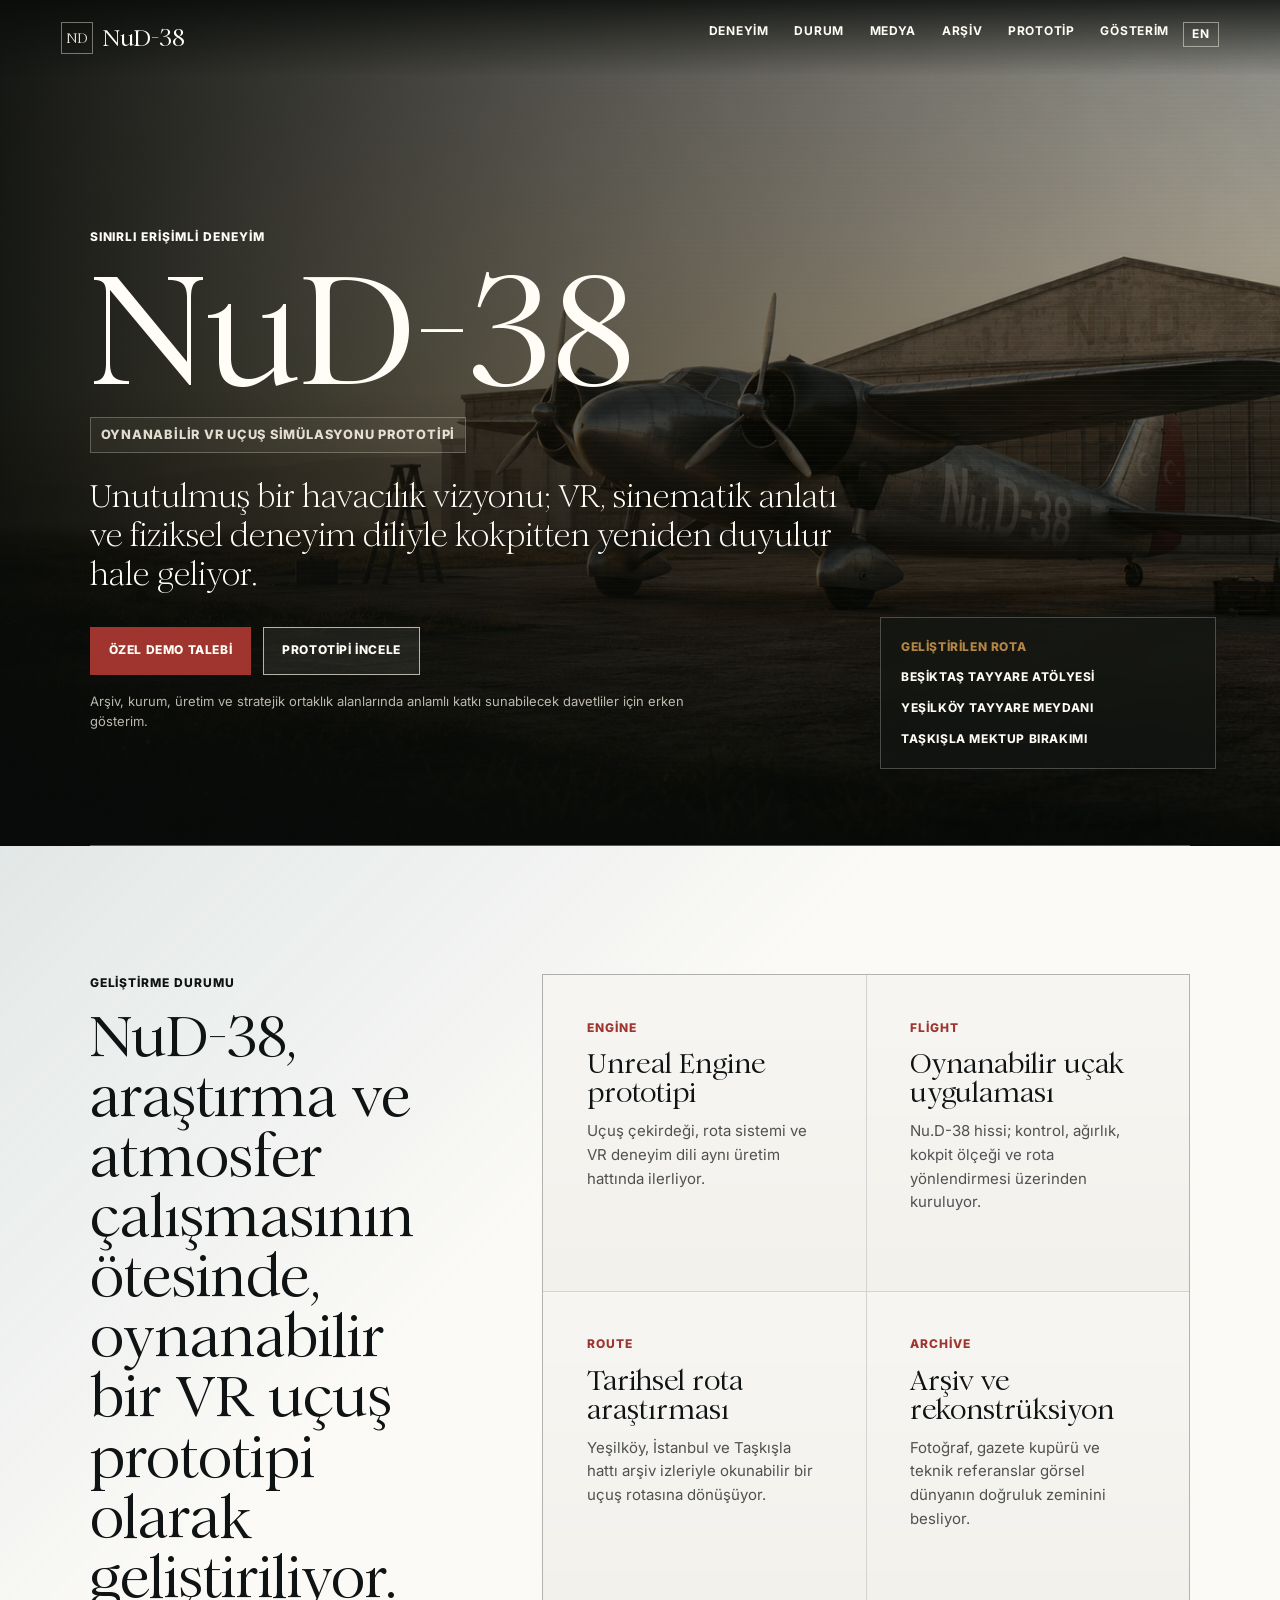
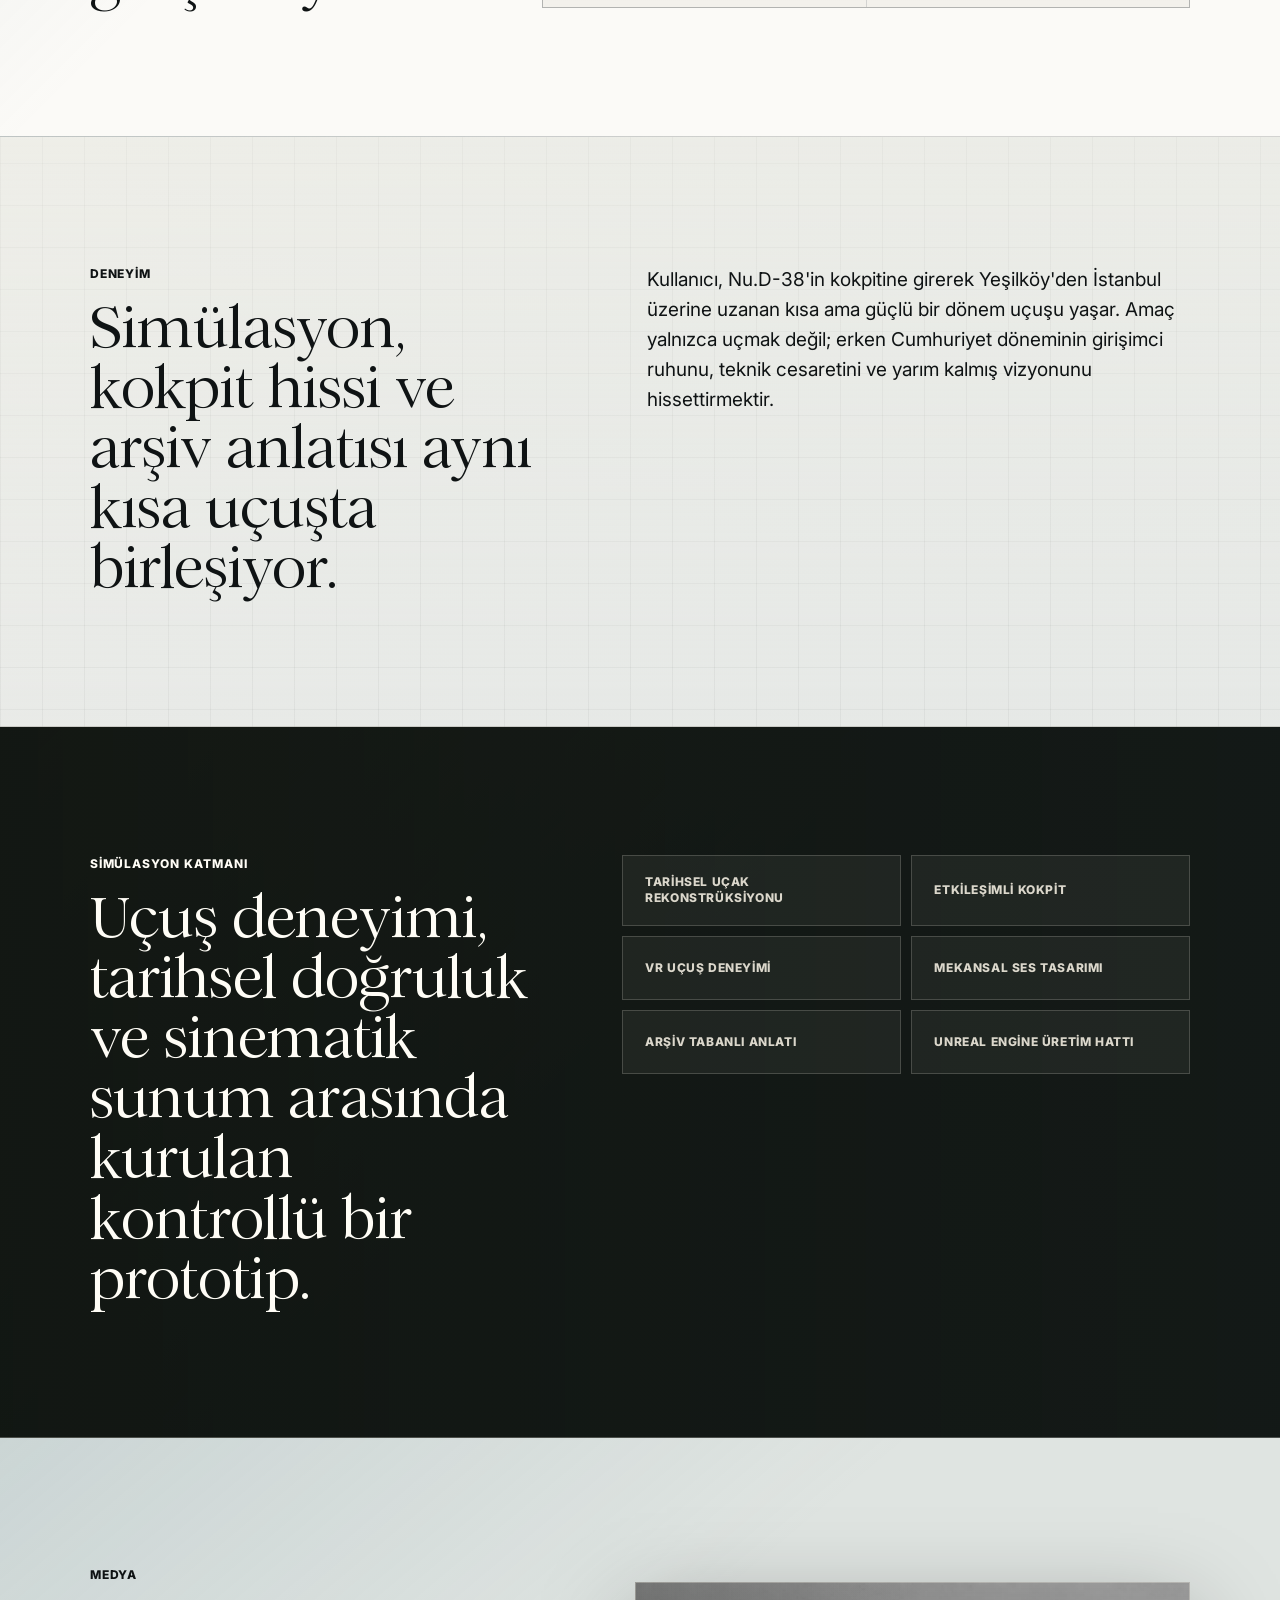
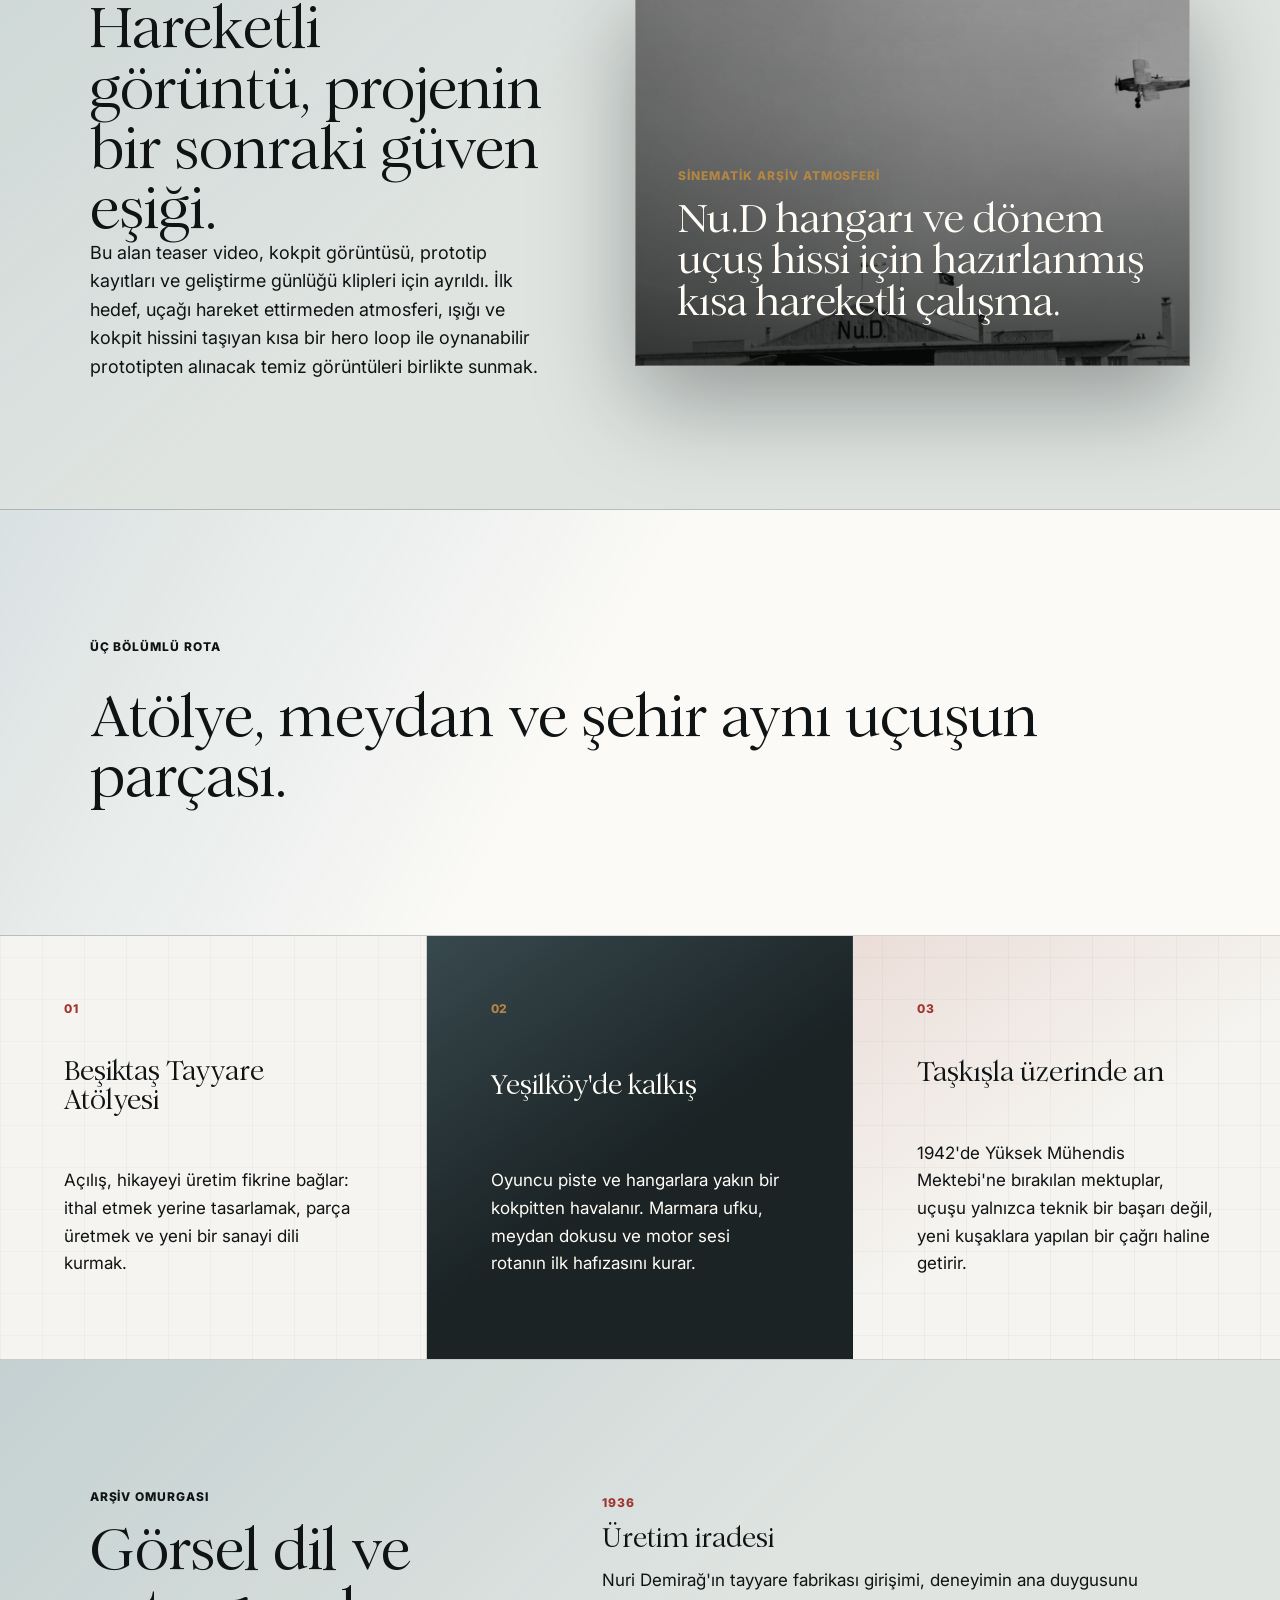
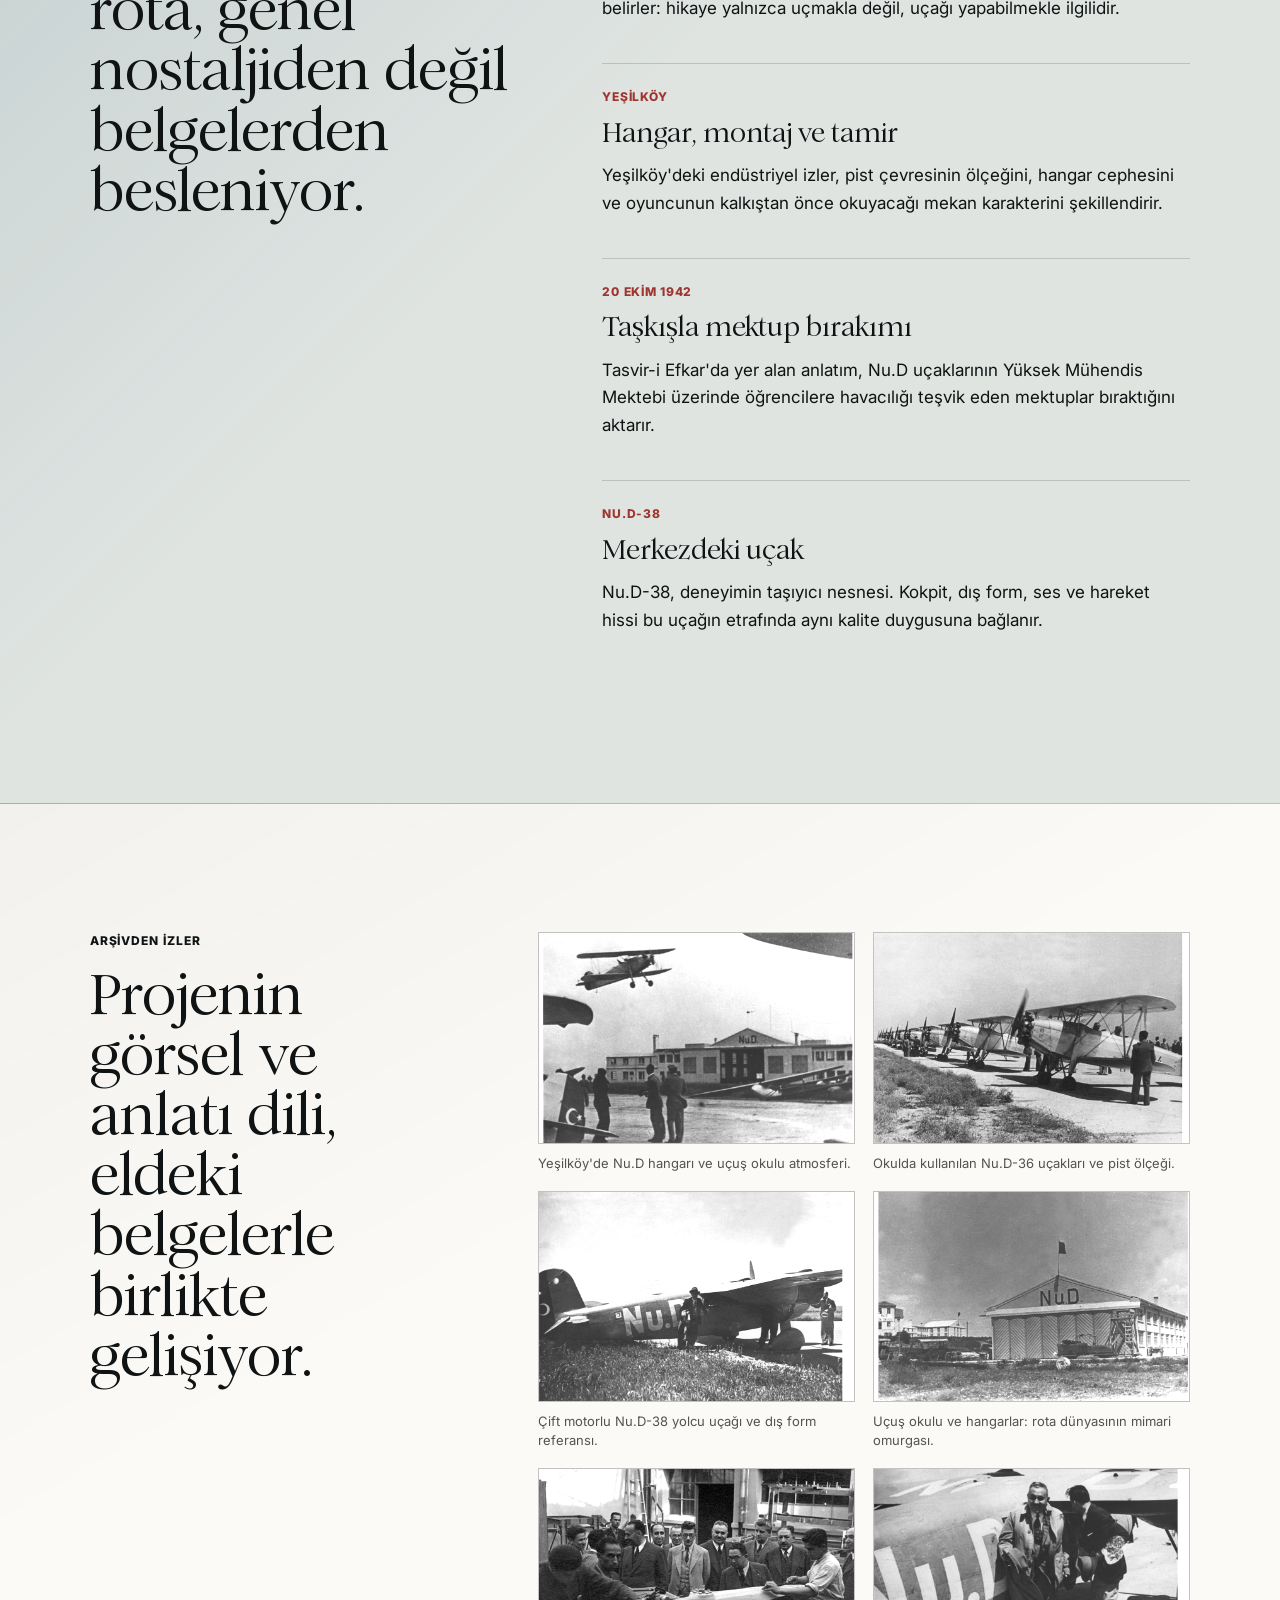
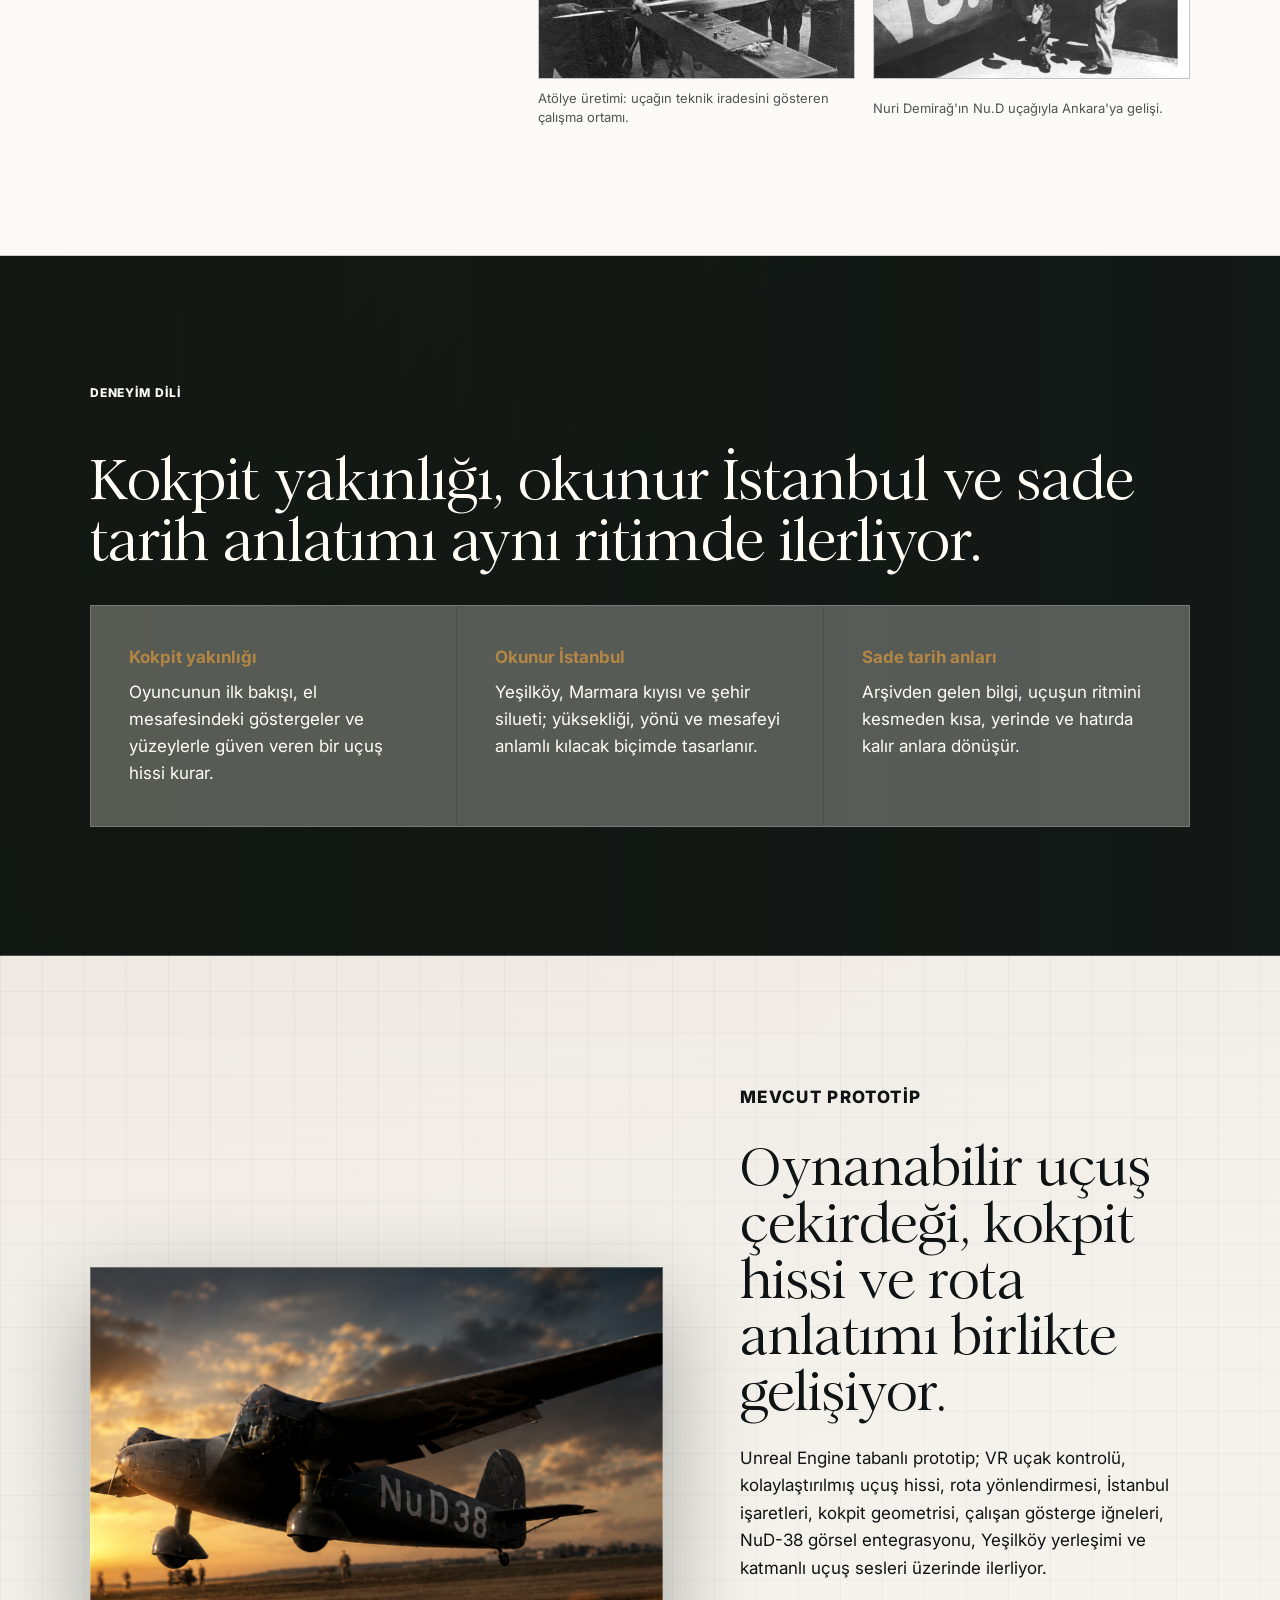
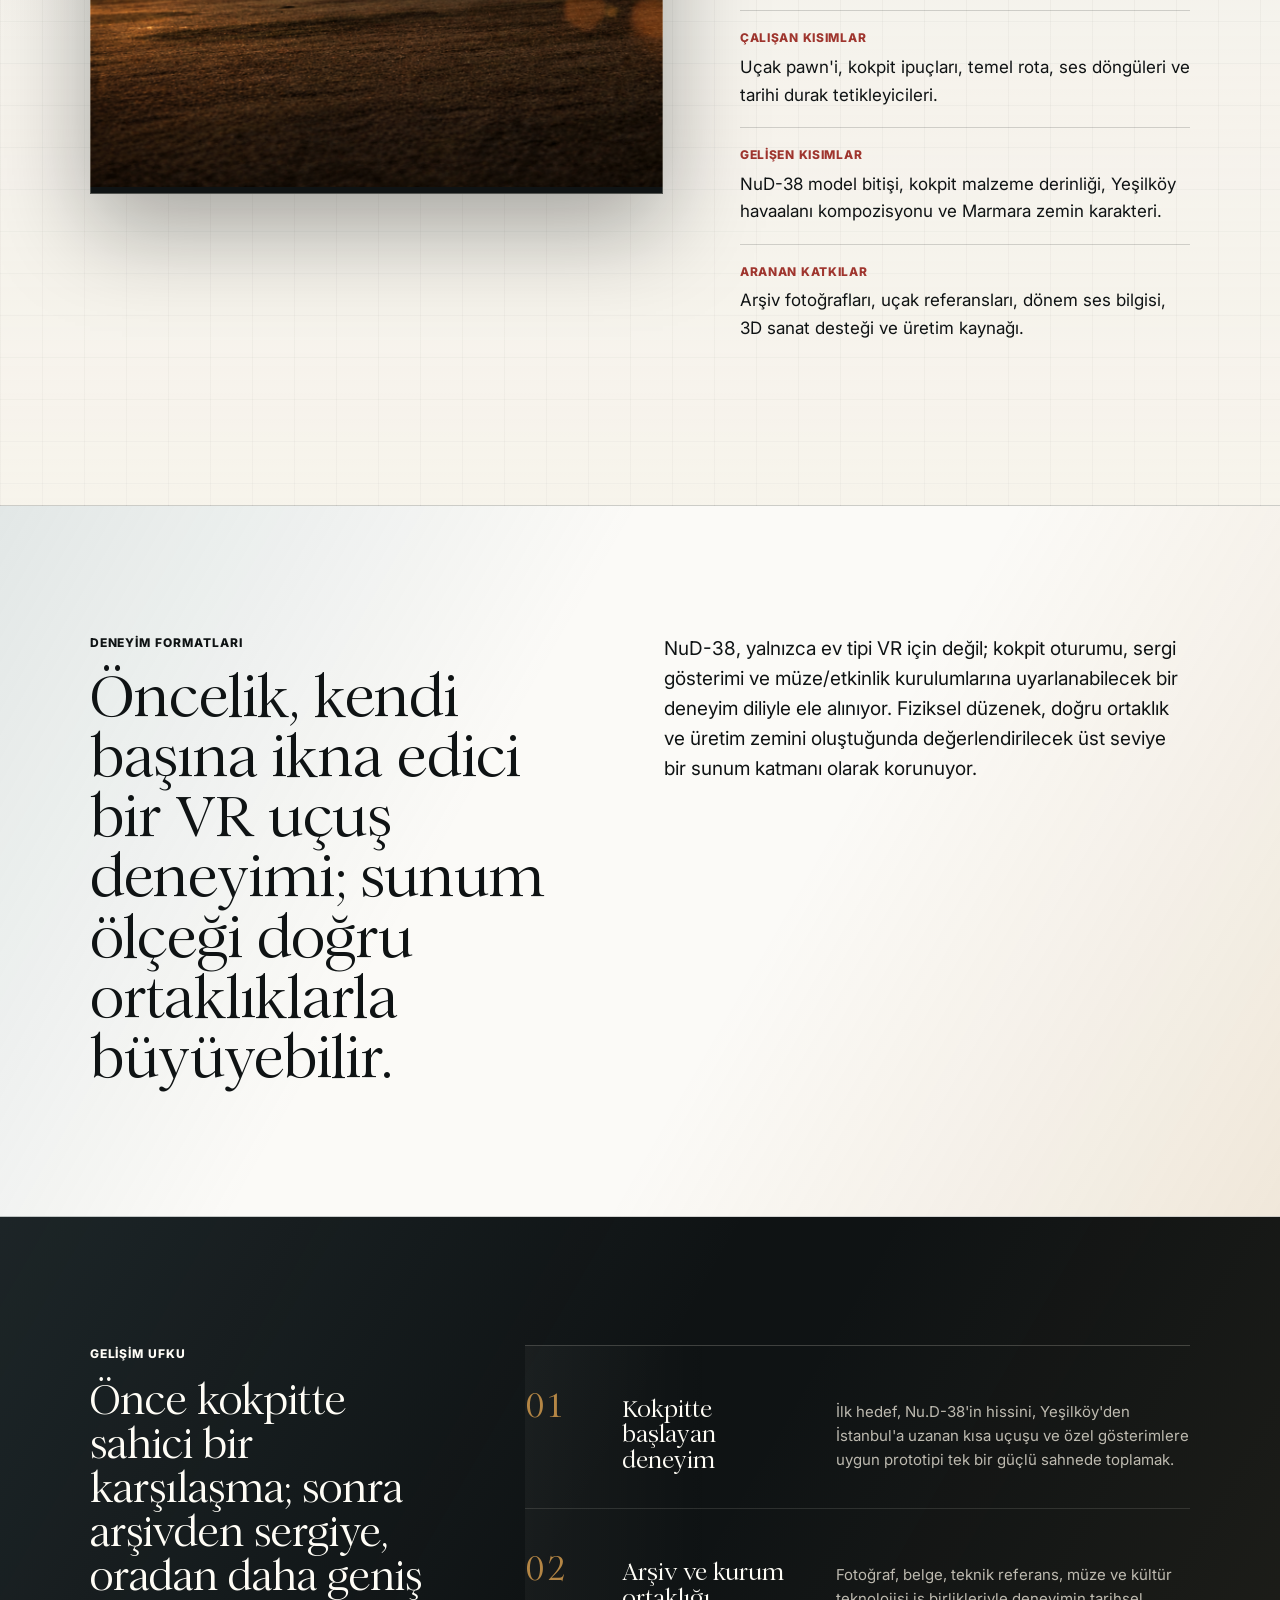
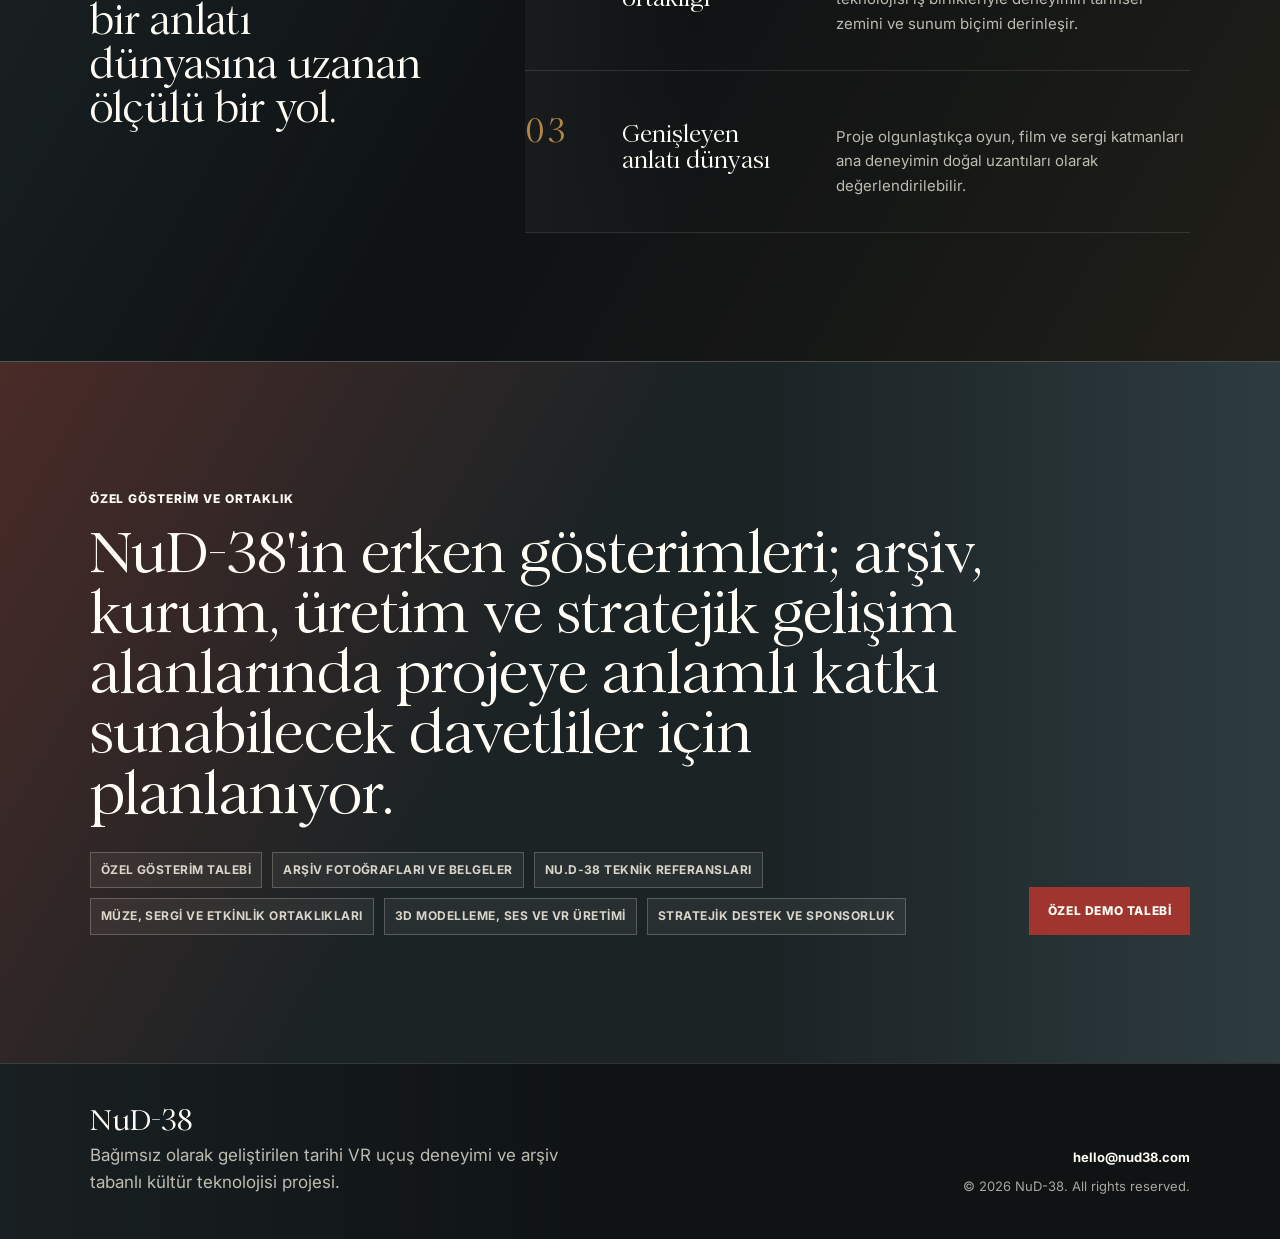
==== commit 5437fa11: "Add archival atmosphere video" ====
--- a/index.html
+++ b/index.html
@@ -165,9 +165,12 @@
         <h2>Hareketli görüntü, projenin bir sonraki güven eşiği.</h2>
         <p>Bu alan teaser video, kokpit görüntüsü, prototip kayıtları ve geliştirme günlüğü klipleri için ayrıldı. İlk hedef, uçağı hareket ettirmeden atmosferi, ışığı ve kokpit hissini taşıyan kısa bir hero loop ile oynanabilir prototipten alınacak temiz görüntüleri birlikte sunmak.</p>
       </div>
-      <div class="video-placeholder" role="img" aria-label="NuD-38 teaser ve prototip videosu için ayrılmış alan">
-        <span>Teaser / Prototype Footage</span>
-        <strong>5-10 saniyelik sinematik loop ve kokpit görüntüleri için hazır alan.</strong>
+      <div class="video-placeholder video-card" aria-label="NuD-38 sinematik arşiv atmosferi">
+        <video autoplay muted loop playsinline preload="metadata" poster="assets/media/nud38-archive-atmosphere-poster.jpg">
+          <source src="assets/media/nud38-archive-atmosphere-loop.mp4" type="video/mp4">
+        </video>
+        <span>Sinematik arşiv atmosferi</span>
+        <strong>Nu.D hangarı ve dönem uçuş hissi için hazırlanmış kısa hareketli çalışma.</strong>
       </div>
     </section>
 
--- a/styles.css
+++ b/styles.css
@@ -441,7 +441,7 @@
   display: grid;
   align-content: start;
   gap: 12px;
-  padding: clamp(22px, 3vw, 36px);
+  padding: clamp(28px, 3.4vw, 44px);
   background:
     linear-gradient(180deg, rgba(255, 255, 255, 0.32), transparent),
     var(--paper);
@@ -511,7 +511,7 @@
   min-height: 64px;
   display: flex;
   align-items: center;
-  padding: 14px 16px;
+  padding: 18px 22px;
   border: 1px solid rgba(255, 249, 236, 0.18);
   color: rgba(255, 249, 236, 0.84);
   background: rgba(255, 249, 236, 0.055);
@@ -555,15 +555,38 @@
   overflow: hidden;
 }
 
+.video-card video {
+  position: absolute;
+  inset: 0;
+  width: 100%;
+  height: 100%;
+  object-fit: cover;
+  filter: grayscale(1) contrast(1.04) brightness(0.92);
+}
+
+.video-card::before {
+  position: absolute;
+  inset: 0;
+  z-index: 1;
+  content: "";
+  background:
+    linear-gradient(180deg, rgba(8, 11, 9, 0.06), rgba(8, 11, 9, 0.74)),
+    linear-gradient(90deg, rgba(8, 11, 9, 0.26), transparent 52%);
+  pointer-events: none;
+}
+
 .video-placeholder::after {
   position: absolute;
   inset: 0;
+  z-index: 2;
   content: "";
   border: 1px solid rgba(255, 249, 236, 0.28);
   pointer-events: none;
 }
 
 .video-placeholder span {
+  position: relative;
+  z-index: 3;
   color: var(--brass);
   font-size: 12px;
   font-weight: 800;
@@ -572,6 +595,8 @@
 }
 
 .video-placeholder strong {
+  position: relative;
+  z-index: 3;
   max-width: 520px;
   font-family: var(--serif);
   font-size: clamp(26px, 3vw, 42px);
@@ -1049,6 +1074,12 @@
   .status-grid,
   .simulation-list {
     grid-template-columns: 1fr;
+  }
+
+  .status-grid article,
+  .simulation-list span {
+    padding-left: clamp(26px, 5vw, 38px);
+    padding-right: clamp(26px, 5vw, 38px);
   }
 
   .roadmap-grid {
@@ -1234,6 +1265,12 @@
     min-height: 340px;
   }
 
+  .status-panel,
+  .simulation-layer {
+    padding-left: 24px;
+    padding-right: 24px;
+  }
+
   footer {
     grid-template-columns: 1fr;
     align-items: start;
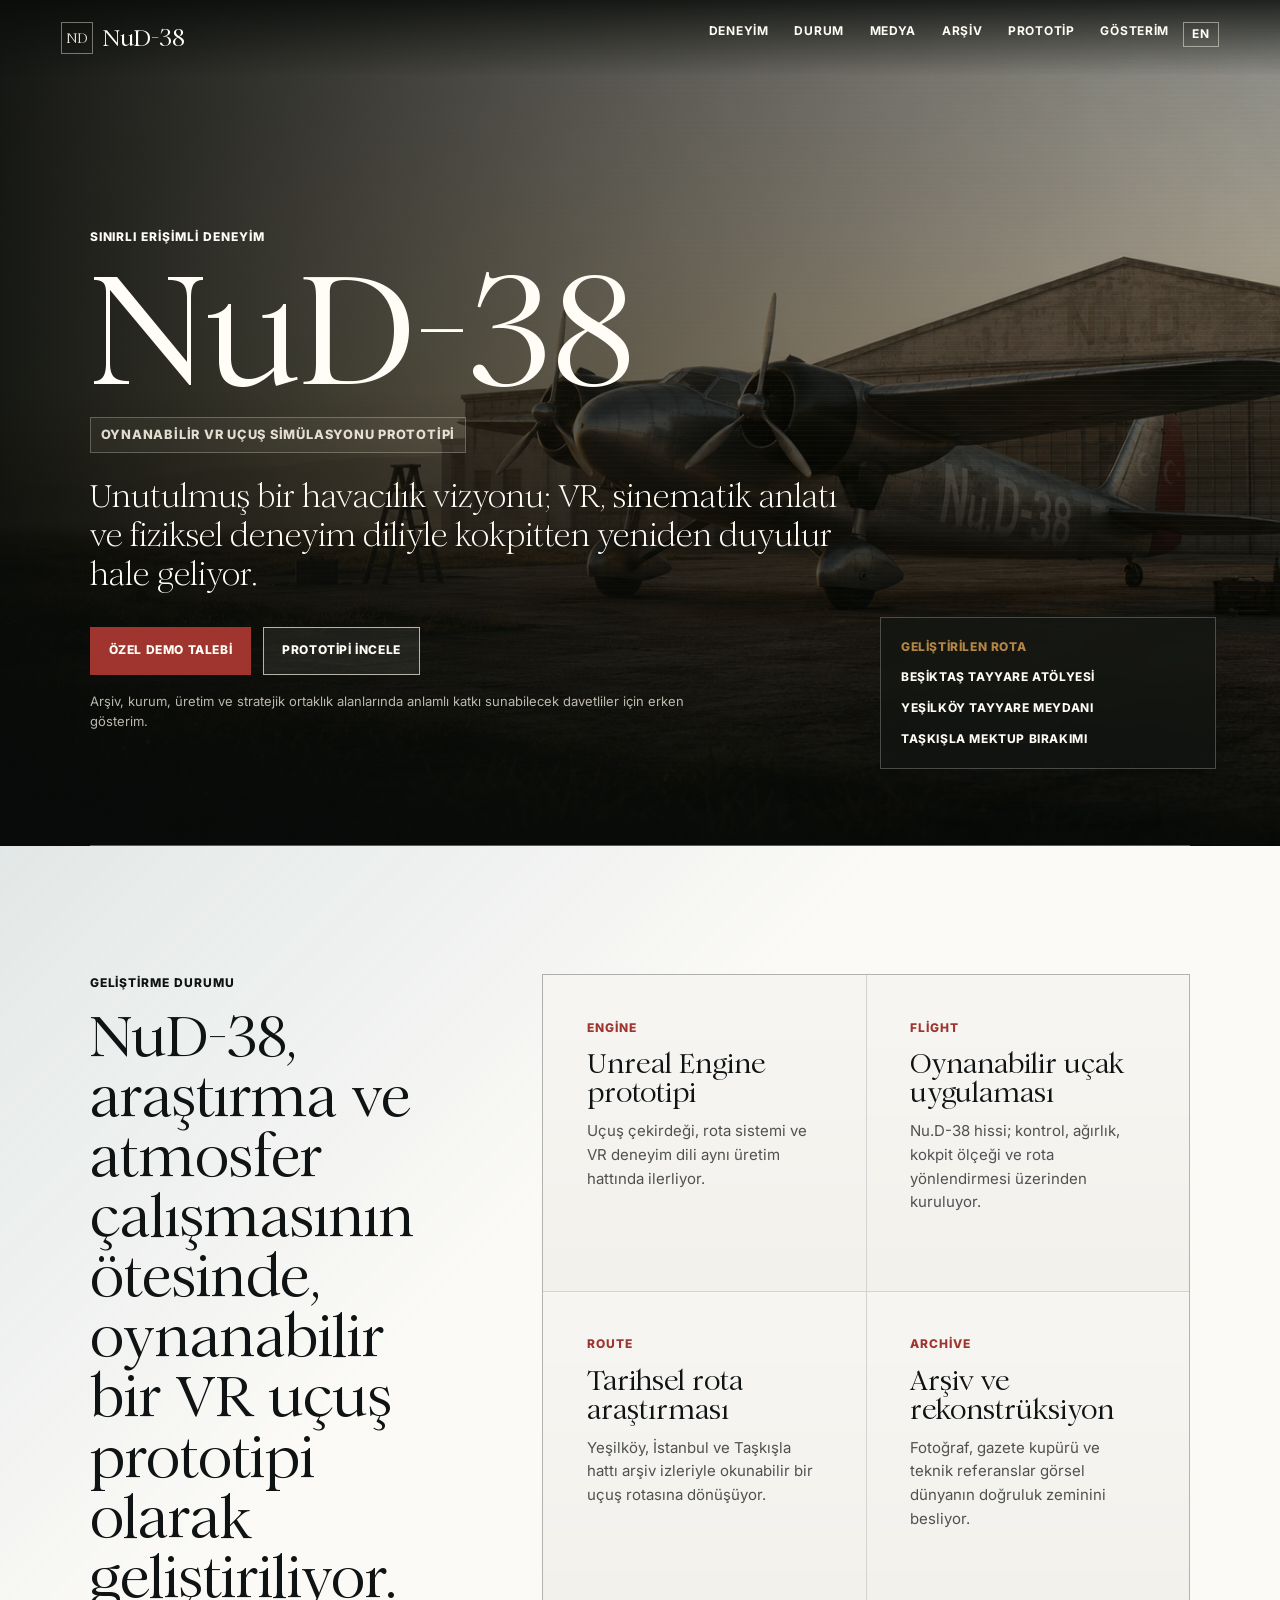
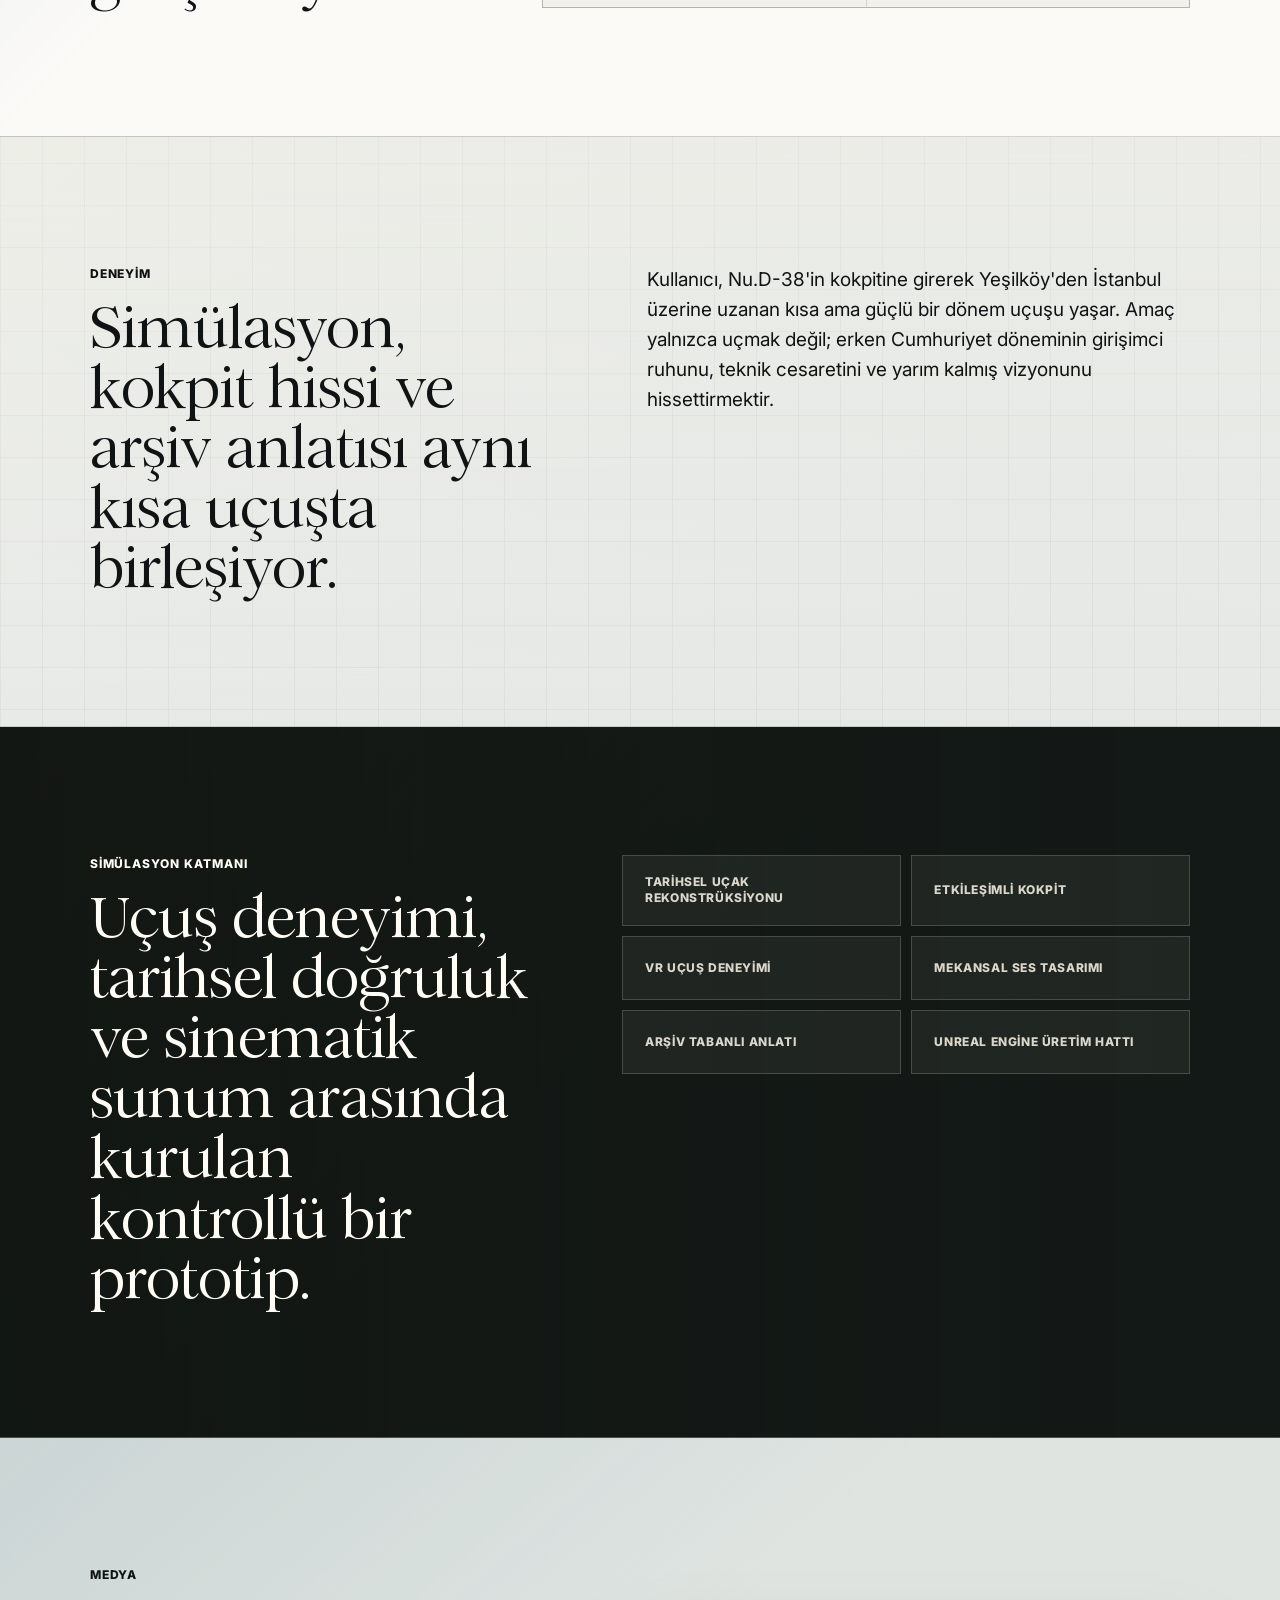
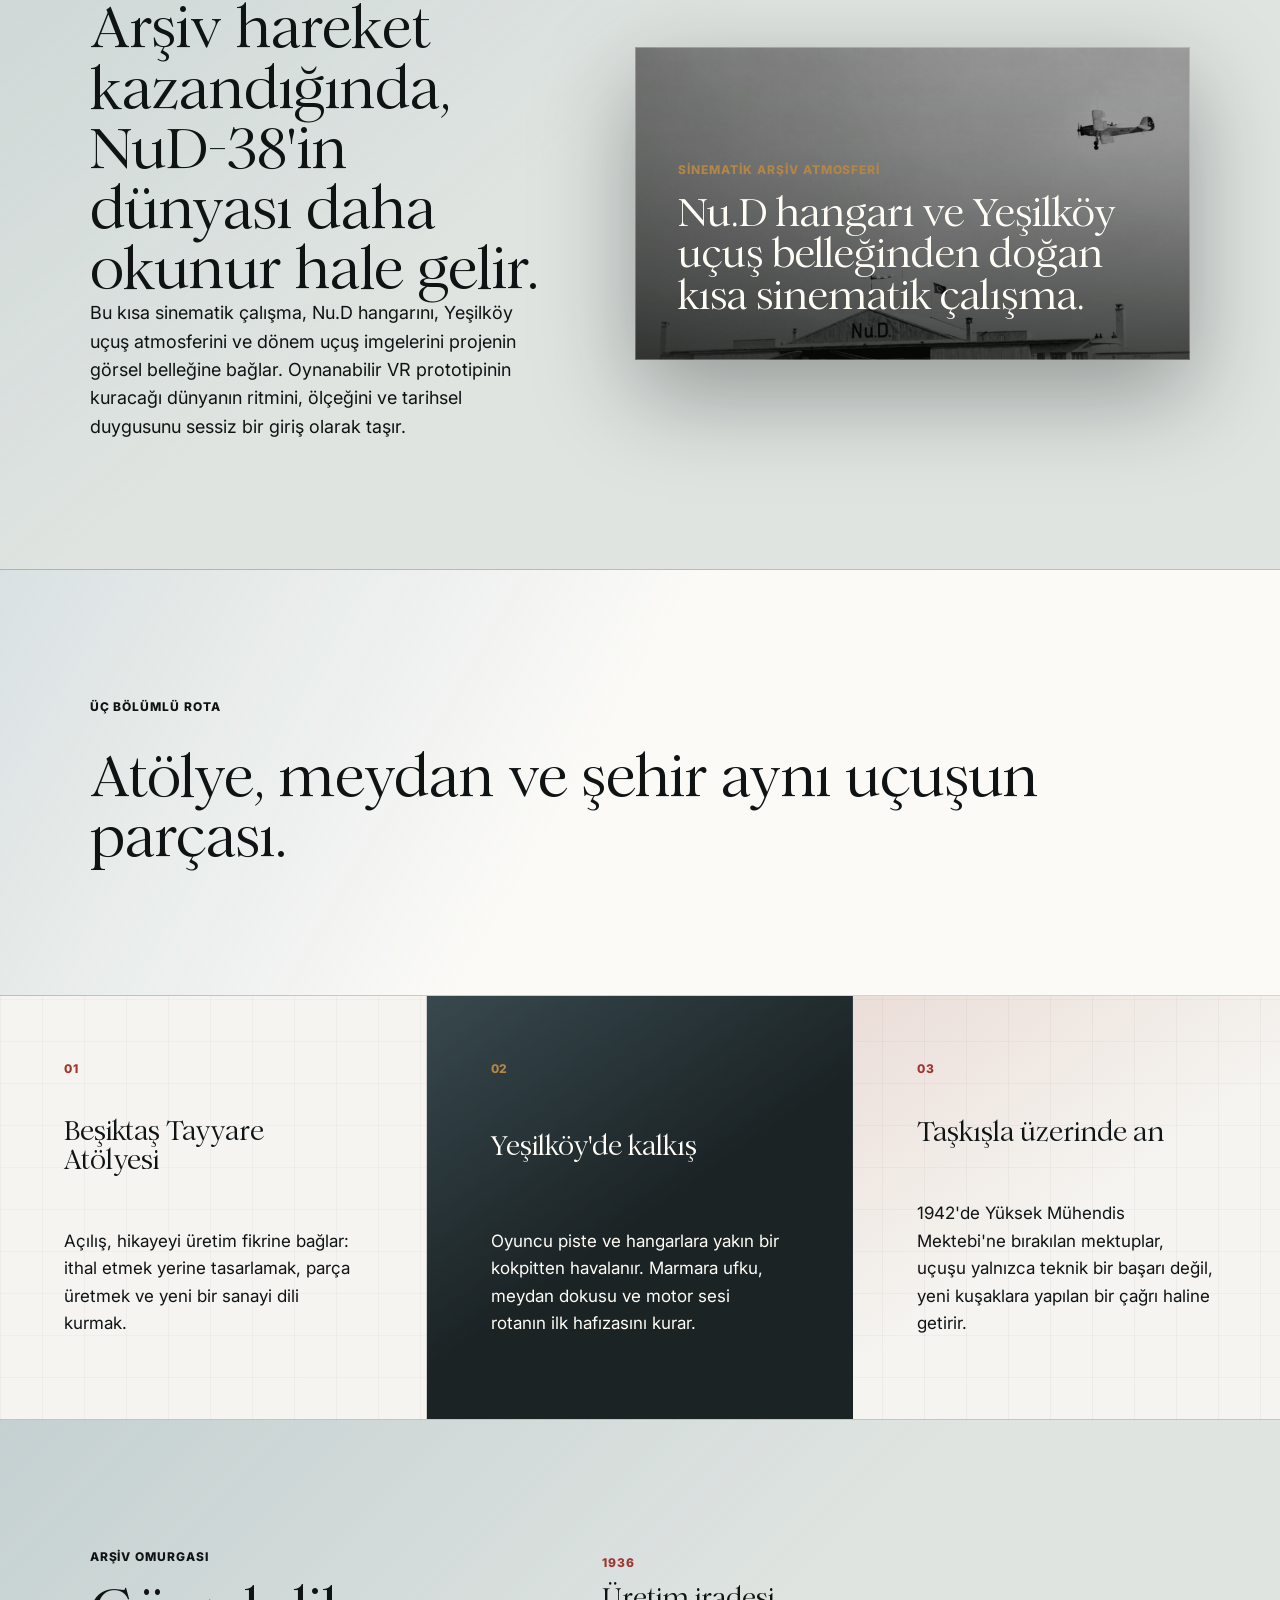
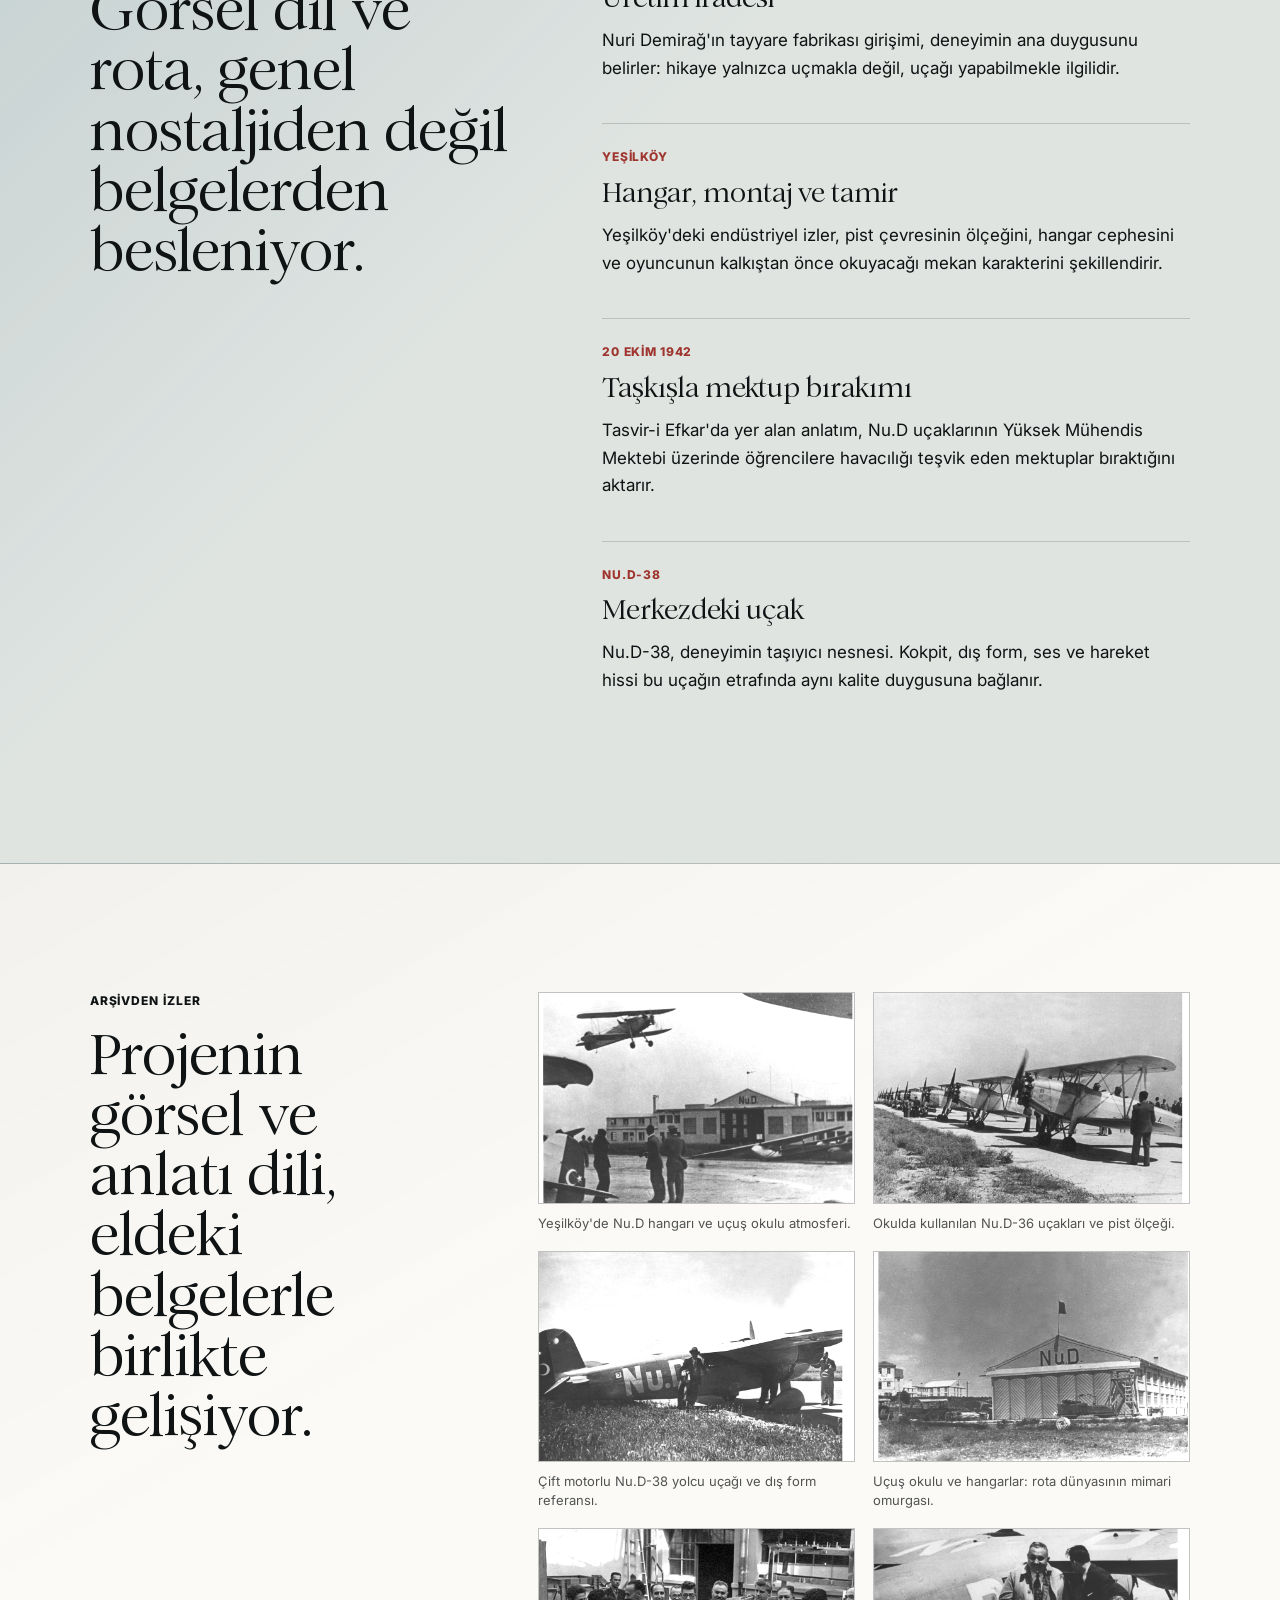
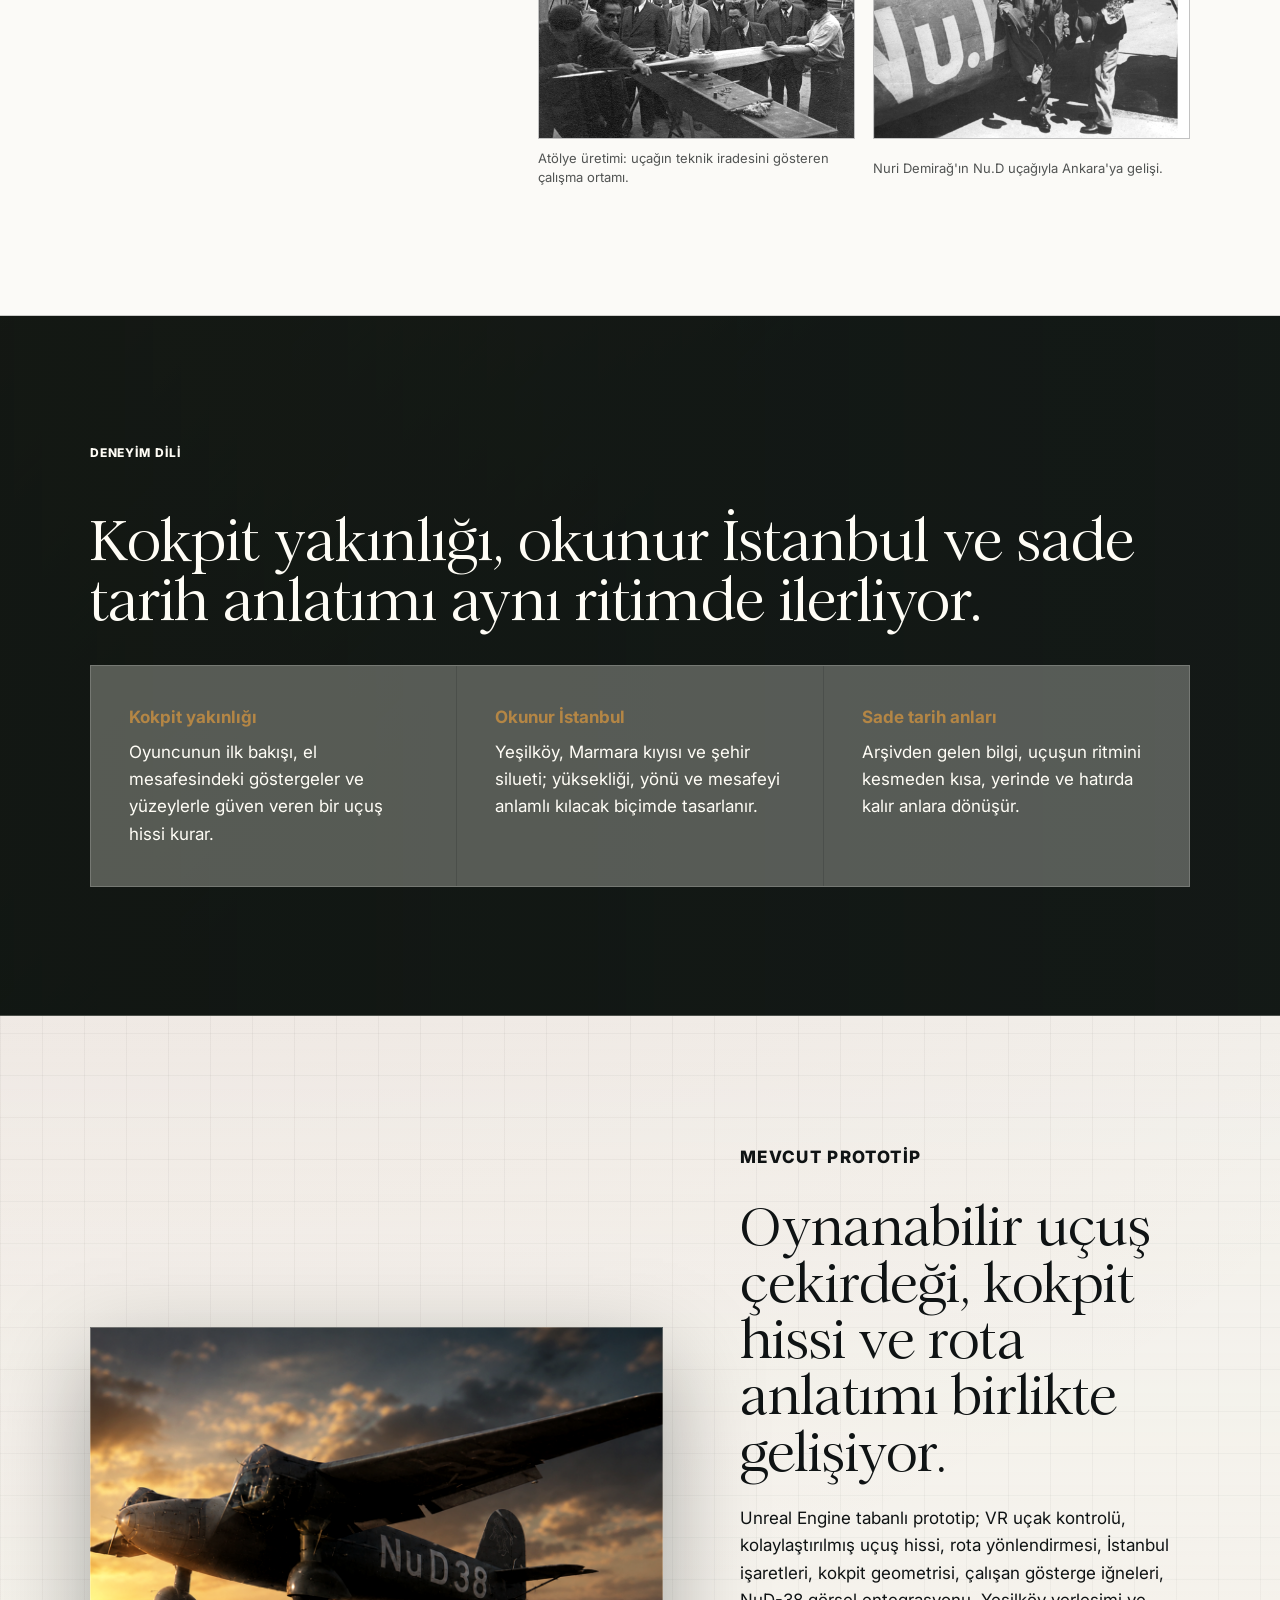
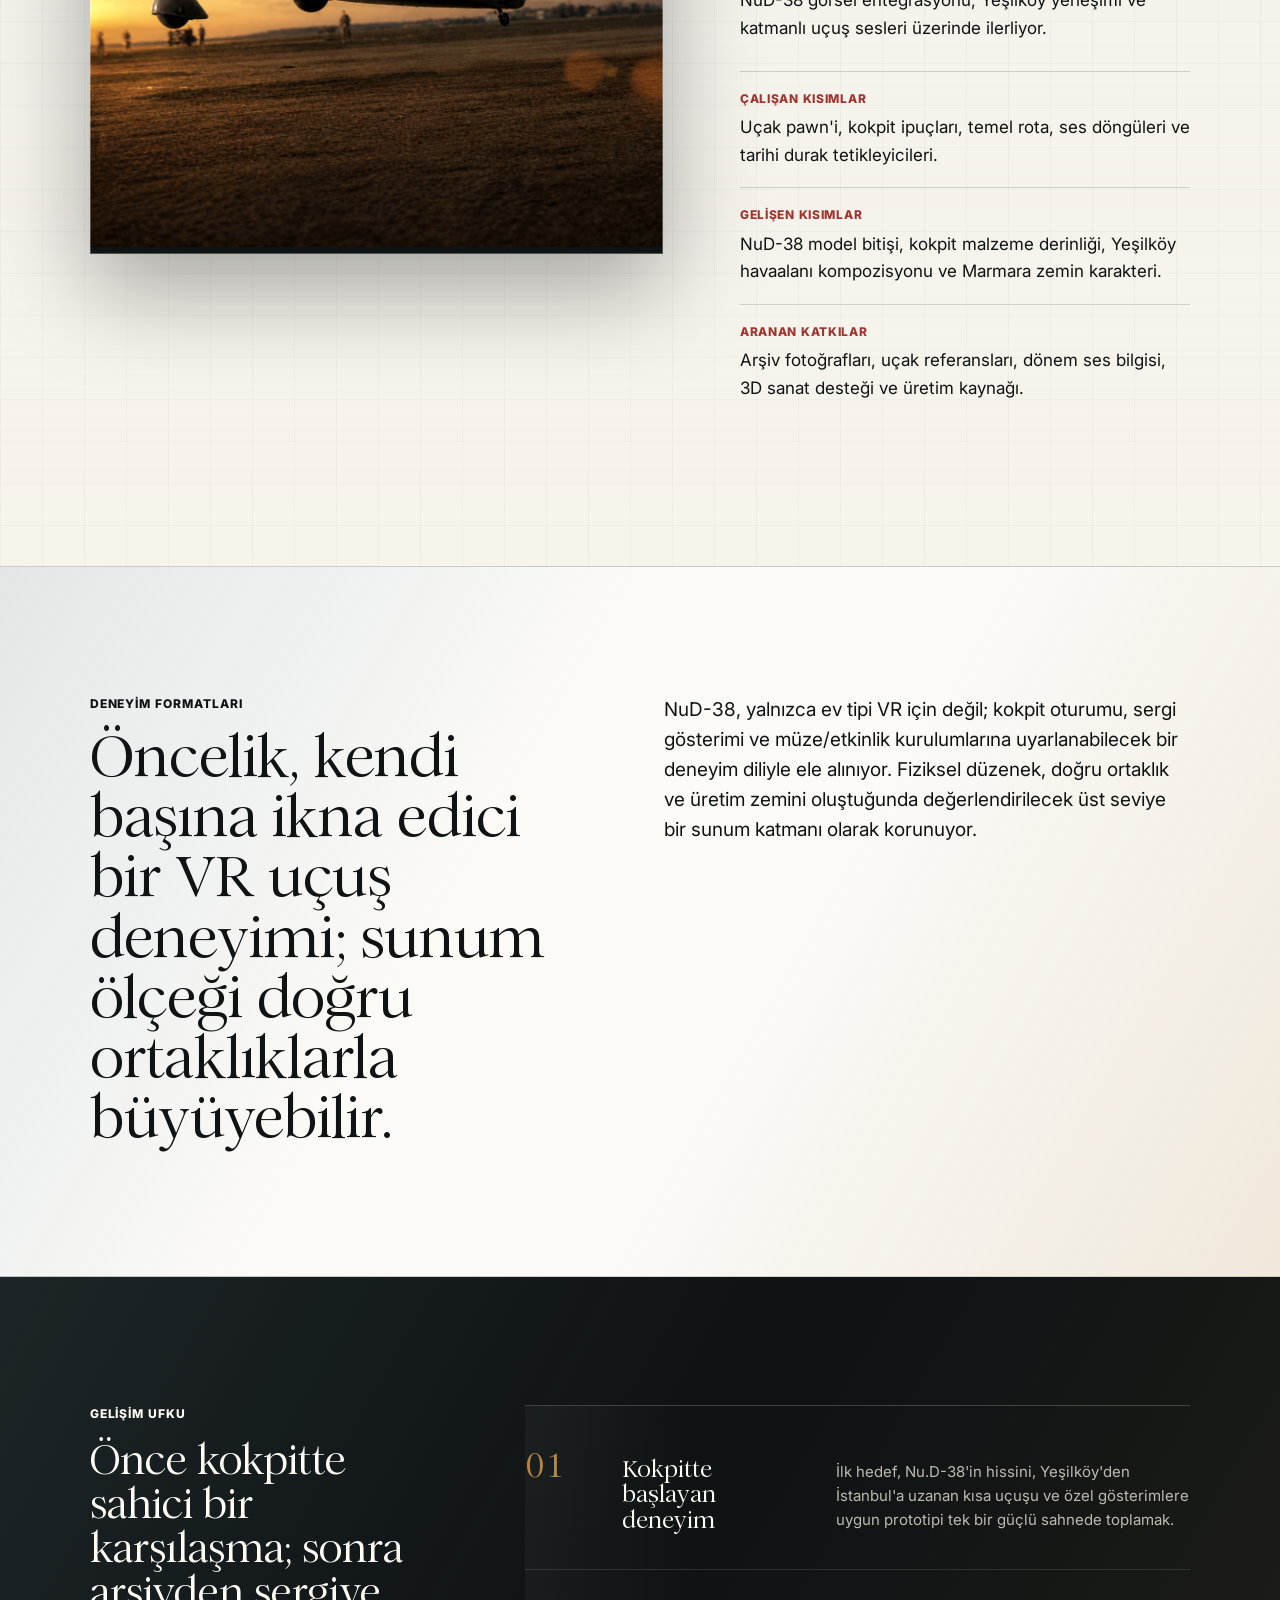
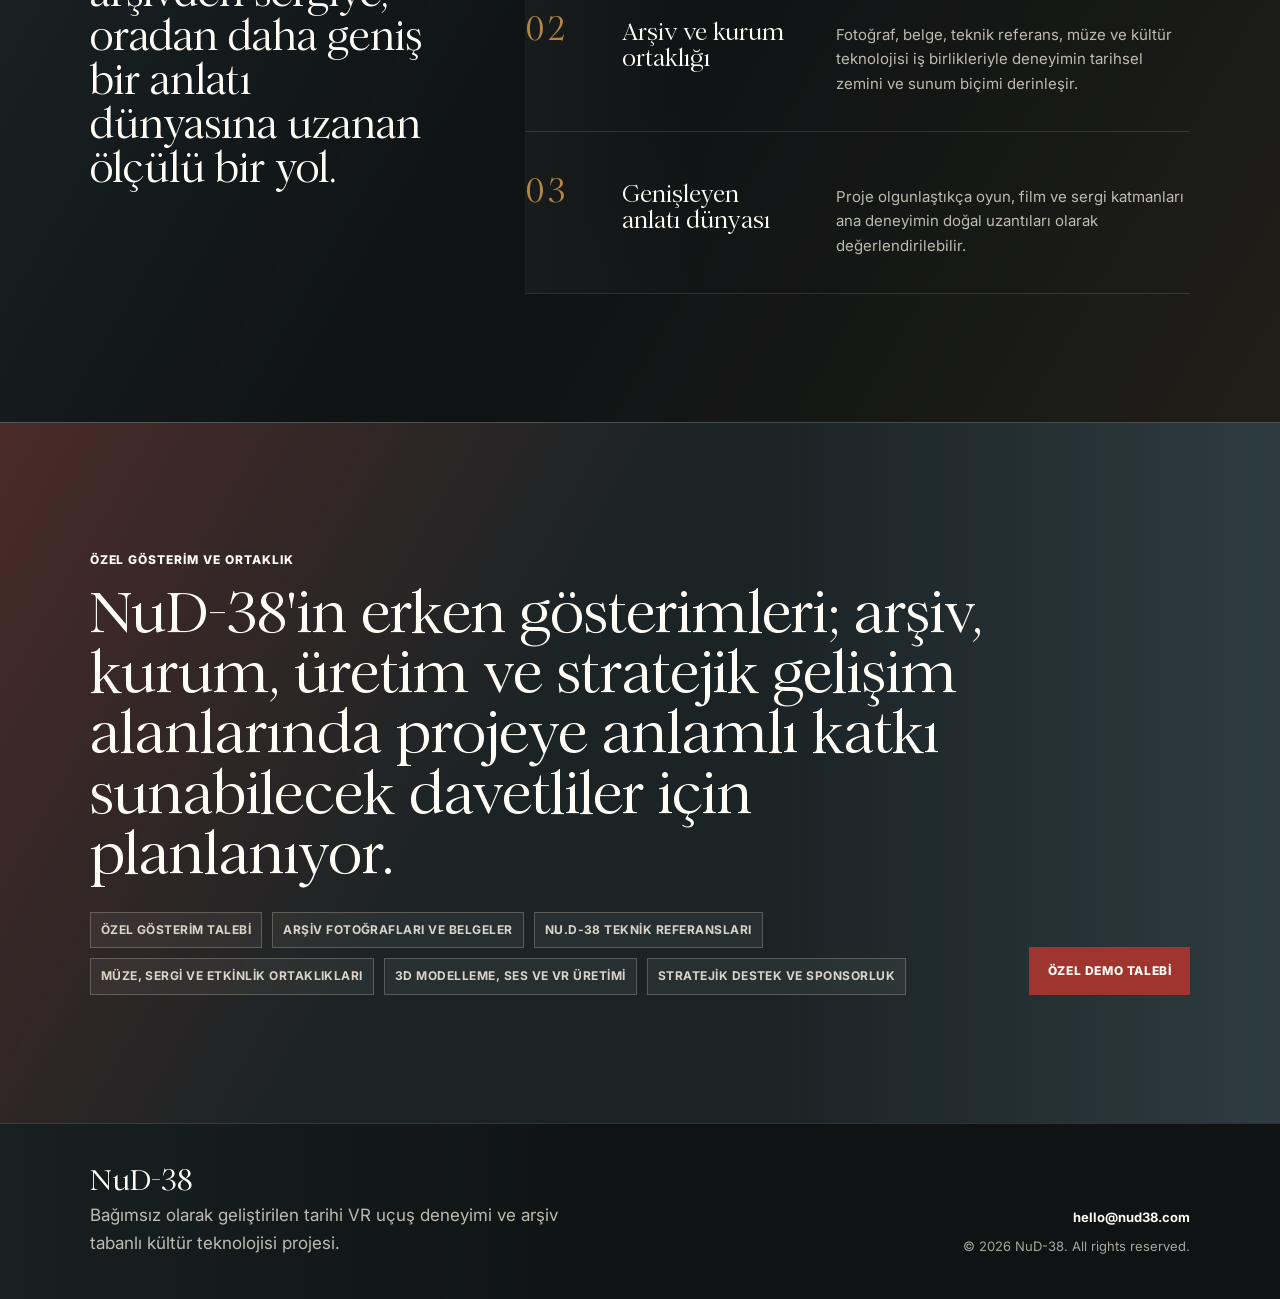
==== commit 678cc5e2: "Refine media section copy" ====
--- a/index.html
+++ b/index.html
@@ -159,18 +159,18 @@
       </div>
     </section>
 
-    <section class="media-preview" id="medya" aria-label="NuD-38 medya ve prototip görüntüleri">
+    <section class="media-preview" id="medya" aria-label="NuD-38 medya ve sinematik arşiv atmosferi">
       <div class="media-copy">
         <p class="eyebrow">Medya</p>
-        <h2>Hareketli görüntü, projenin bir sonraki güven eşiği.</h2>
-        <p>Bu alan teaser video, kokpit görüntüsü, prototip kayıtları ve geliştirme günlüğü klipleri için ayrıldı. İlk hedef, uçağı hareket ettirmeden atmosferi, ışığı ve kokpit hissini taşıyan kısa bir hero loop ile oynanabilir prototipten alınacak temiz görüntüleri birlikte sunmak.</p>
+        <h2>Arşiv hareket kazandığında, NuD-38'in dünyası daha okunur hale gelir.</h2>
+        <p>Bu kısa sinematik çalışma, Nu.D hangarını, Yeşilköy uçuş atmosferini ve dönem uçuş imgelerini projenin görsel belleğine bağlar. Oynanabilir VR prototipinin kuracağı dünyanın ritmini, ölçeğini ve tarihsel duygusunu sessiz bir giriş olarak taşır.</p>
       </div>
       <div class="video-placeholder video-card" aria-label="NuD-38 sinematik arşiv atmosferi">
         <video autoplay muted loop playsinline preload="metadata" poster="assets/media/nud38-archive-atmosphere-poster.jpg">
           <source src="assets/media/nud38-archive-atmosphere-loop.mp4" type="video/mp4">
         </video>
         <span>Sinematik arşiv atmosferi</span>
-        <strong>Nu.D hangarı ve dönem uçuş hissi için hazırlanmış kısa hareketli çalışma.</strong>
+        <strong>Nu.D hangarı ve Yeşilköy uçuş belleğinden doğan kısa sinematik çalışma.</strong>
       </div>
     </section>
 
--- a/styles.css
+++ b/styles.css
@@ -541,7 +541,8 @@
 }
 
 .video-placeholder {
-  min-height: clamp(260px, 30vw, 440px);
+  min-height: 0;
+  aspect-ratio: 16 / 9;
   display: grid;
   align-content: end;
   gap: 12px;
@@ -560,7 +561,8 @@
   inset: 0;
   width: 100%;
   height: 100%;
-  object-fit: cover;
+  object-fit: contain;
+  background: #d8d8d4;
   filter: grayscale(1) contrast(1.04) brightness(0.92);
 }
 
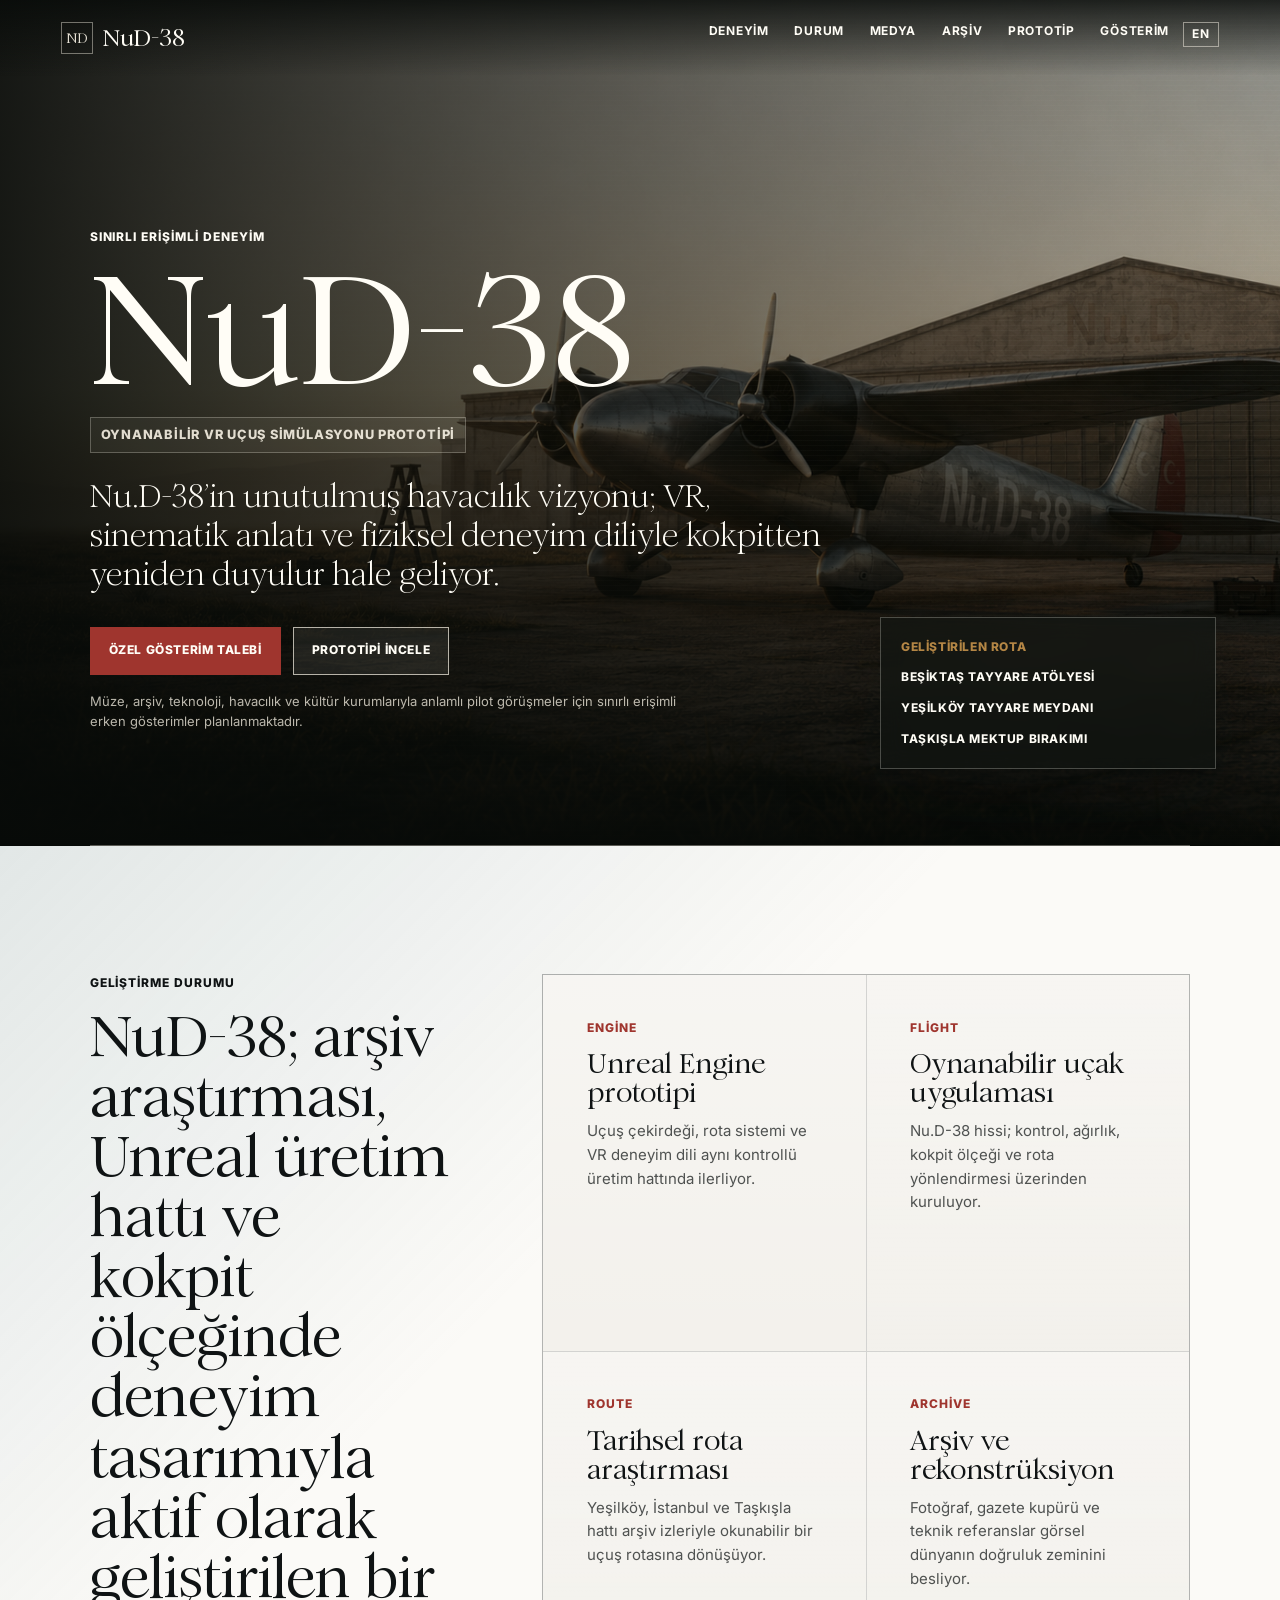
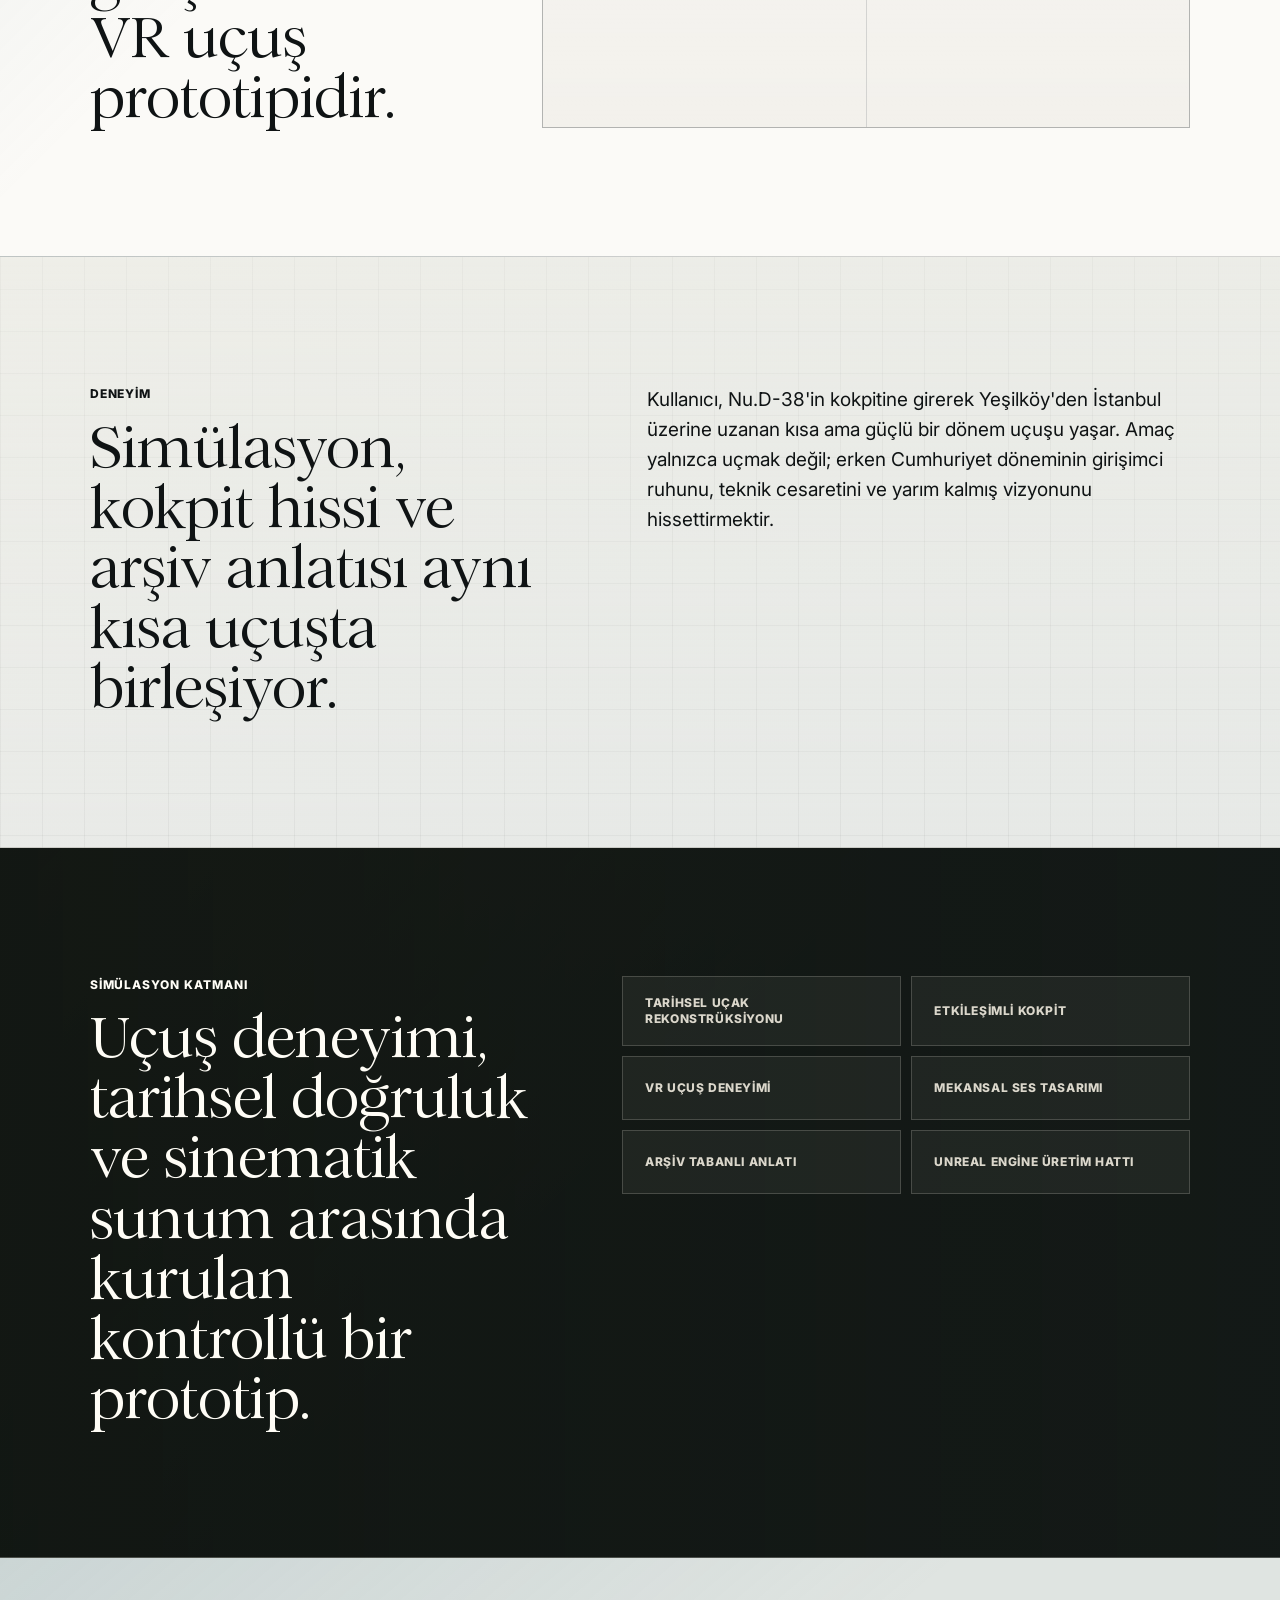
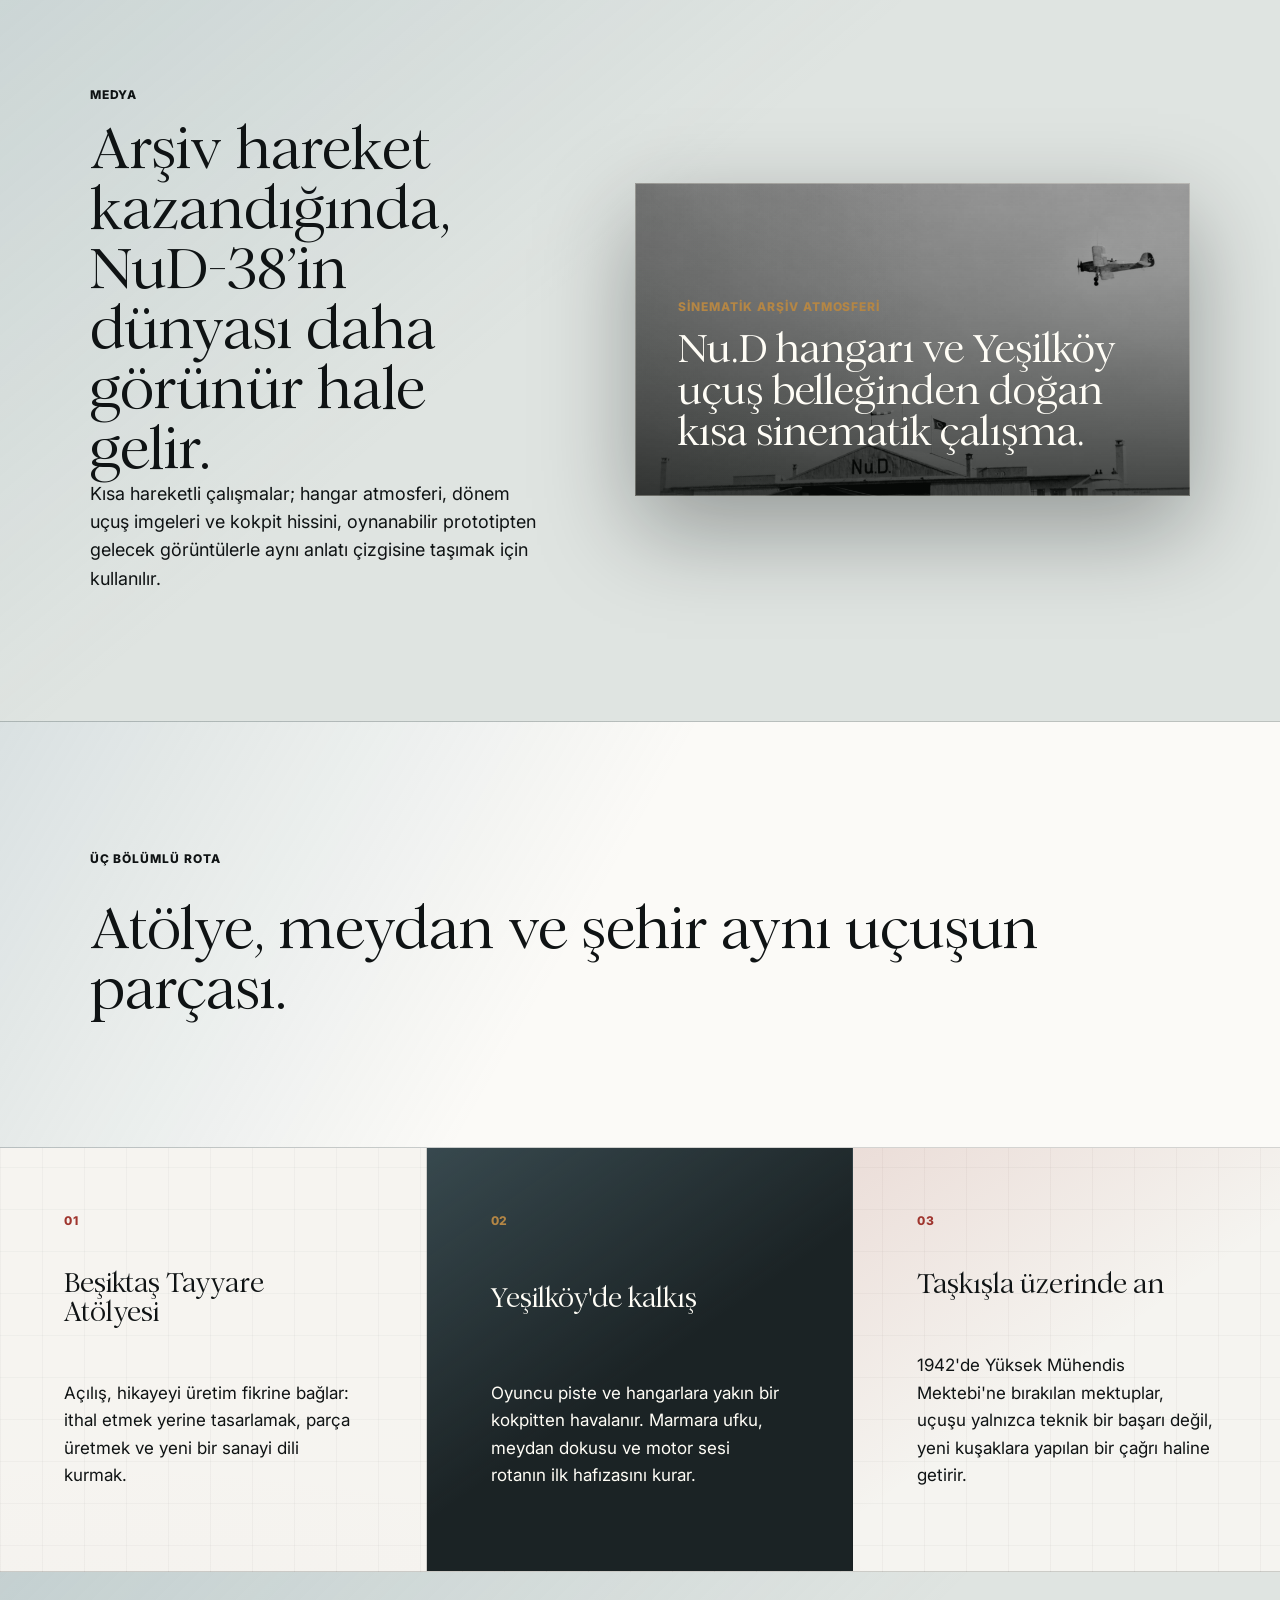
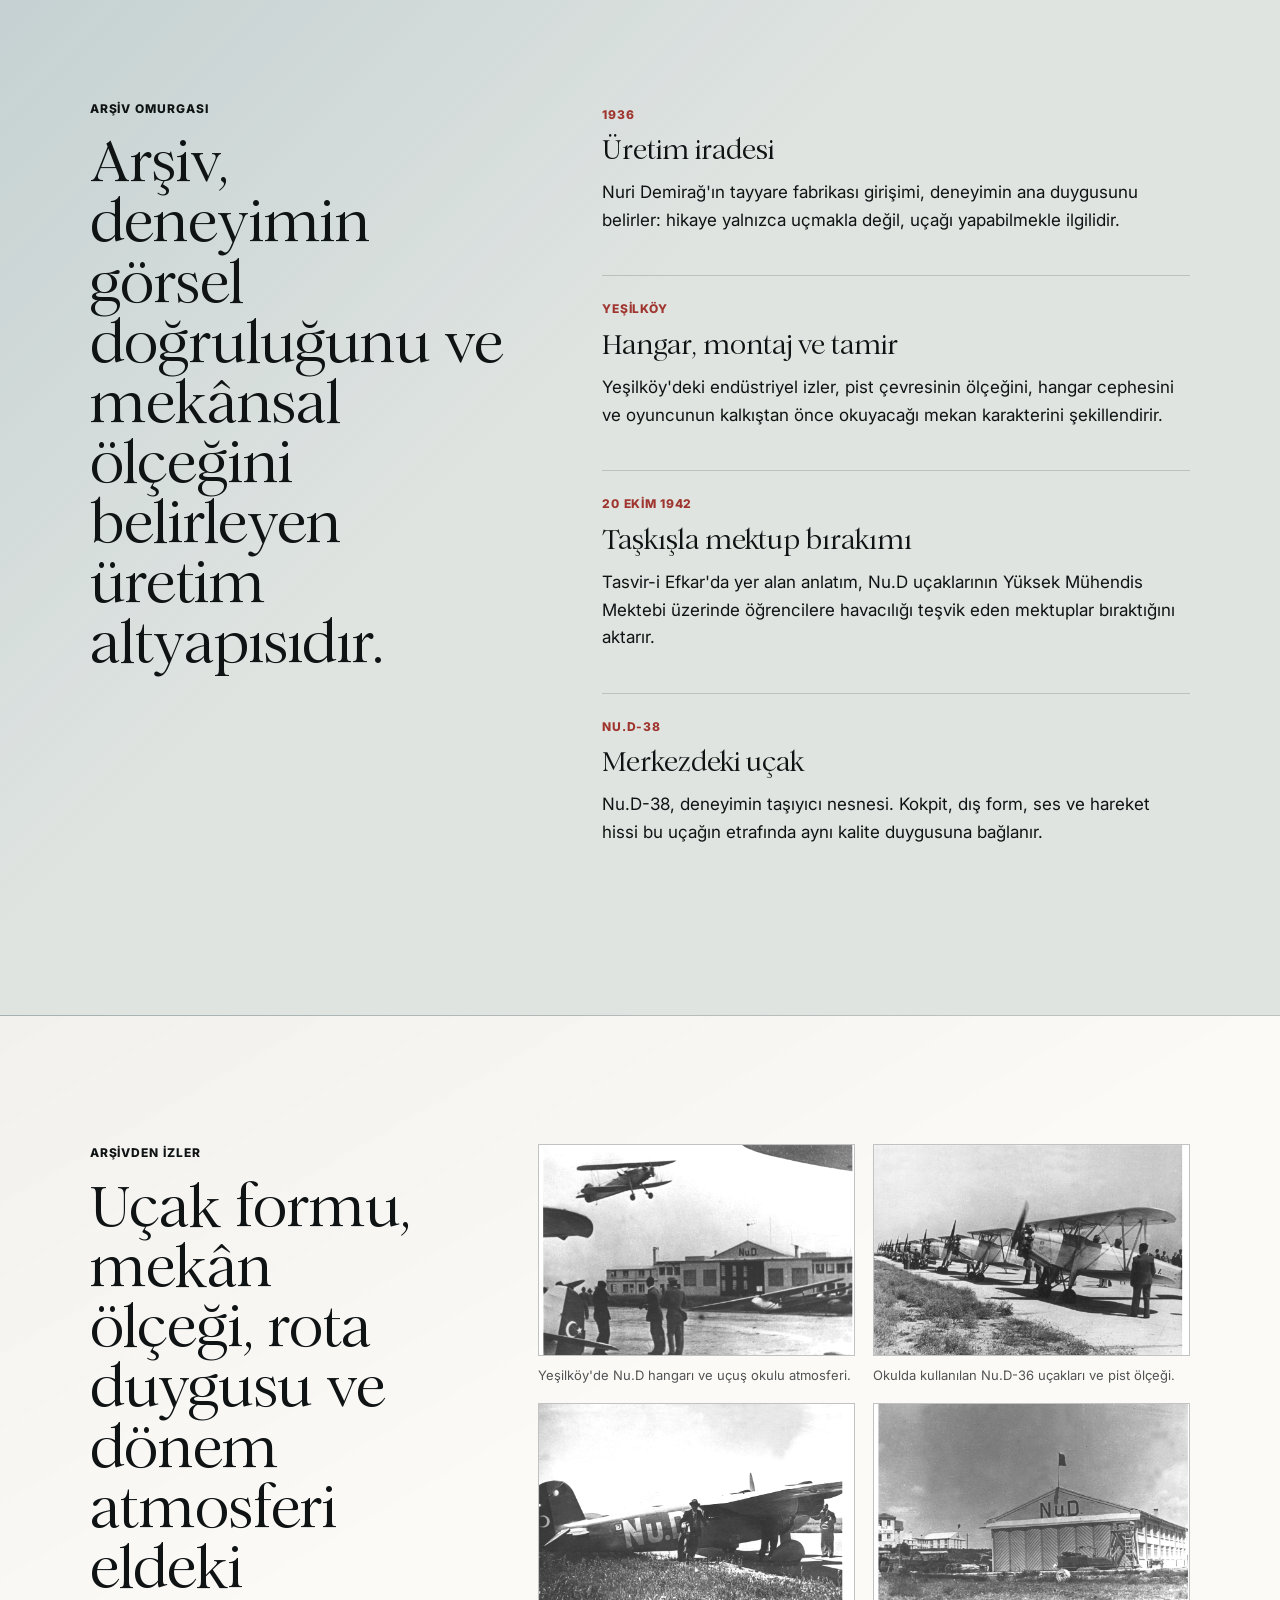
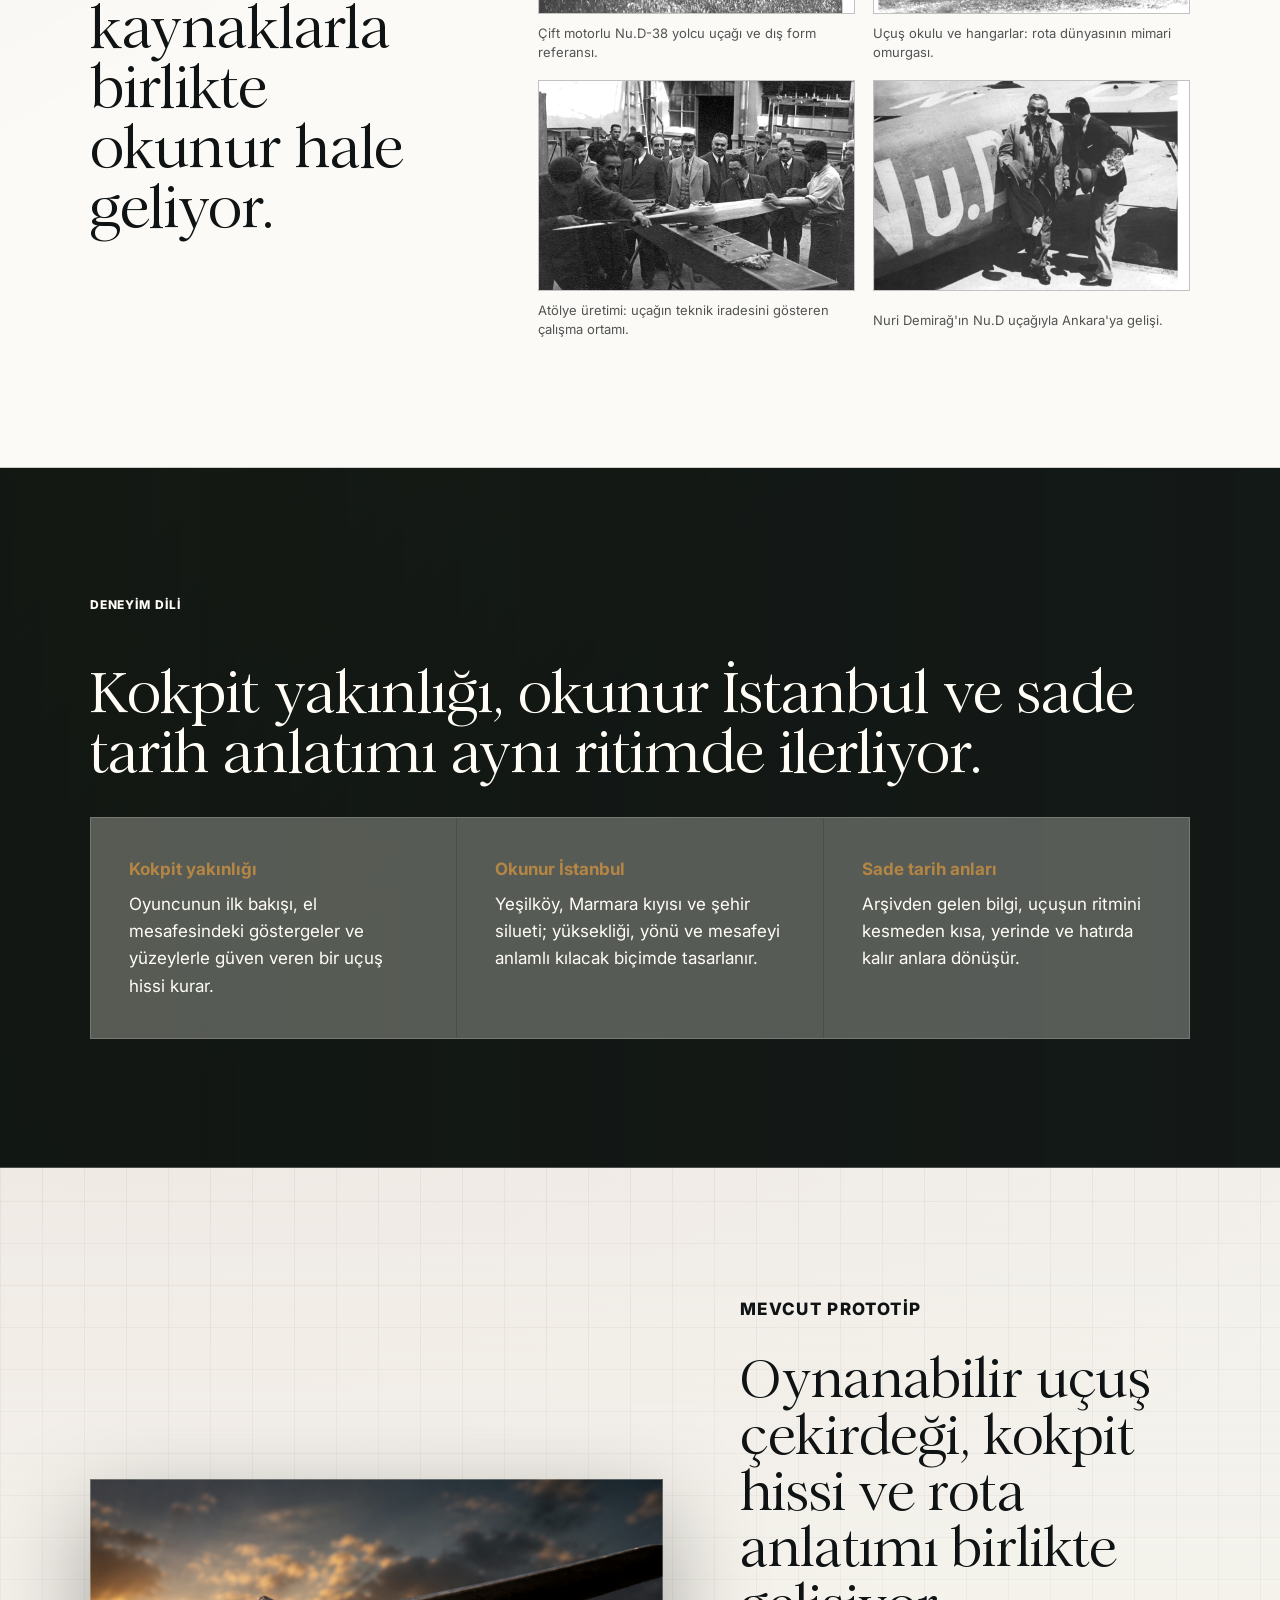
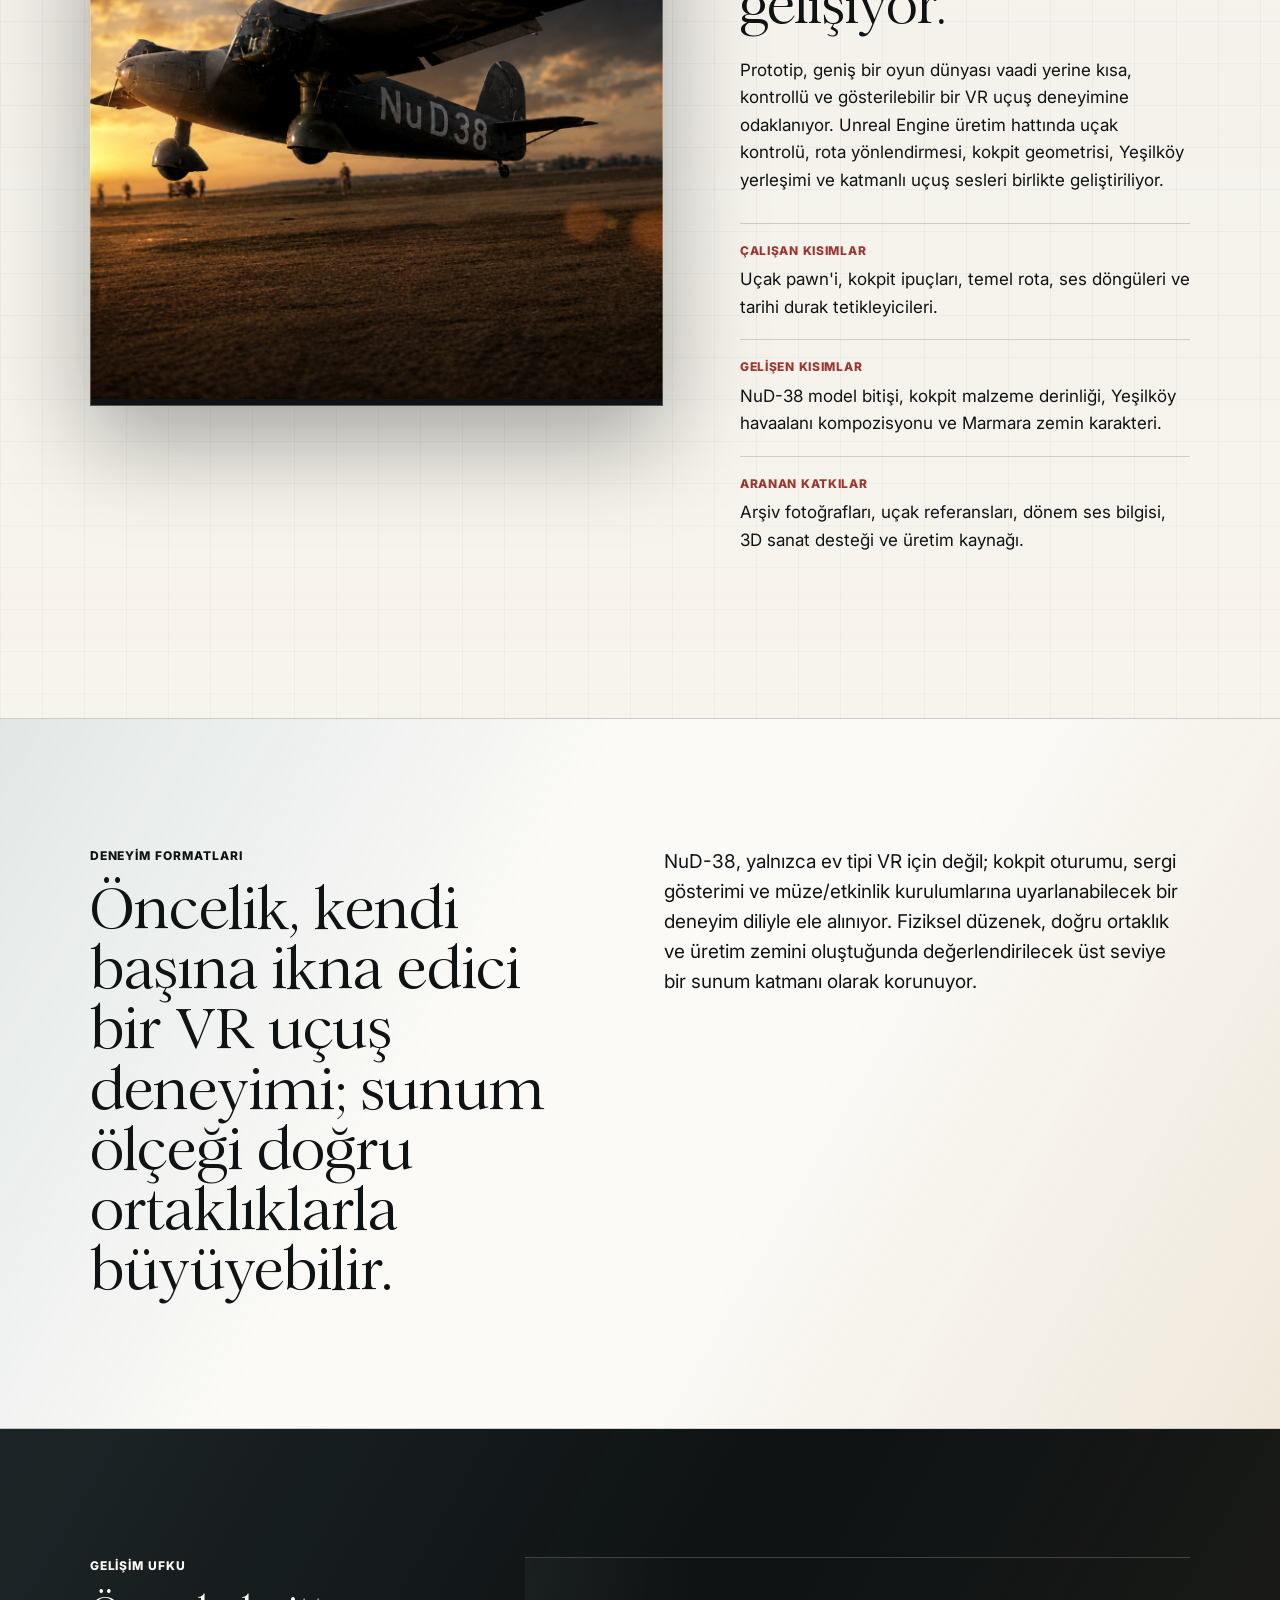
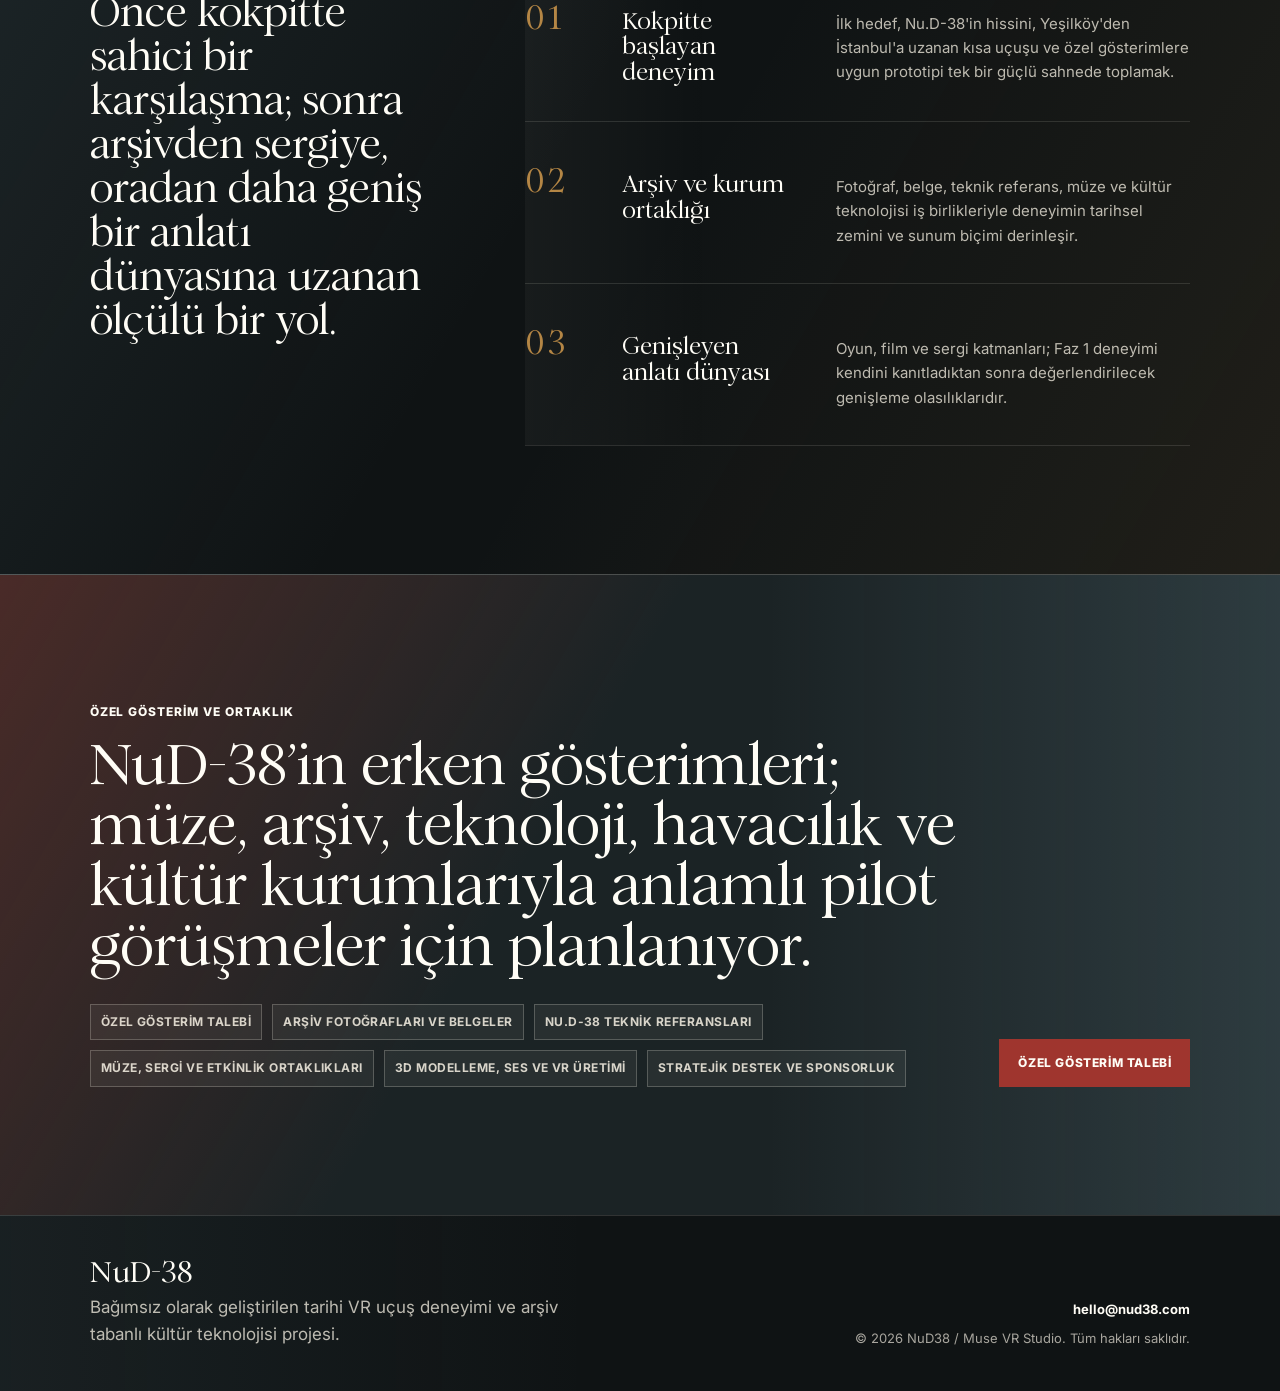
==== commit 7bcfa66e: "Refine NuD38 website positioning copy" ====
--- a/index.html
+++ b/index.html
@@ -3,7 +3,7 @@
 <head>
   <meta charset="utf-8">
   <meta name="viewport" content="width=device-width, initial-scale=1">
-  <meta name="description" content="NuD-38, Nu.D-38 uçağı ve Nuri Demirağ hikayesinden doğan, Unreal Engine üzerinde geliştirilen oynanabilir tarihi VR uçuş simülasyonu prototipidir.">
+  <meta name="description" content="NuD38, Nu.D-38 uçağı ve Nuri Demirağ hikayesinden doğan, Unreal Engine üzerinde geliştirilen arşiv tabanlı tarihi VR uçuş deneyimi prototipidir.">
   <meta name="robots" content="index, follow, max-image-preview:large">
   <meta name="theme-color" content="#111612">
   <link rel="canonical" href="https://nud38.com/">
@@ -19,7 +19,7 @@
   <meta property="og:type" content="website">
   <meta property="og:site_name" content="NuD-38">
   <meta property="og:title" content="NuD-38 | Tarihi VR Uçuş Simülasyonu">
-  <meta property="og:description" content="Nu.D-38 ve Nuri Demirağ mirasından doğan, arşiv destekli oynanabilir VR uçuş simülasyonu prototipi.">
+  <meta property="og:description" content="Nu.D-38 ve Nuri Demirağ mirasından doğan, Unreal Engine üzerinde geliştirilen arşiv tabanlı tarihi VR uçuş deneyimi prototipi.">
   <meta property="og:url" content="https://nud38.com/">
   <meta property="og:image" content="https://nud38.com/assets/social-card.jpg">
   <meta property="og:image:secure_url" content="https://nud38.com/assets/social-card.jpg">
@@ -30,7 +30,7 @@
 
   <meta name="twitter:card" content="summary_large_image">
   <meta name="twitter:title" content="NuD-38 | Tarihi VR Uçuş Simülasyonu">
-  <meta name="twitter:description" content="Nu.D-38 ve Nuri Demirağ hikayesinden doğan oynanabilir tarihi VR uçuş prototipi.">
+  <meta name="twitter:description" content="Nu.D-38 ve Nuri Demirağ hikayesinden doğan arşiv tabanlı tarihi VR uçuş deneyimi prototipi.">
   <meta name="twitter:image" content="https://nud38.com/assets/social-card.jpg">
 
   <title>NuD-38 | Tarihi VR Uçuş Simülasyonu</title>
@@ -39,14 +39,12 @@
   <script type="application/ld+json">
   {
     "@context": "https://schema.org",
-    "@type": "VideoGame",
+    "@type": "CreativeWork",
     "name": "NuD-38",
     "url": "https://nud38.com/",
     "image": "https://nud38.com/assets/thehero.png",
-    "description": "Nu.D-38 uçağı ve Nuri Demirağ hikayesinden doğan, Unreal Engine üzerinde geliştirilen oynanabilir tarihi VR uçuş simülasyonu prototipi.",
-    "genre": ["Historical", "Virtual Reality", "Flight Experience"],
-    "gamePlatform": ["PC VR"],
-    "applicationCategory": "Game",
+    "description": "Nu.D-38 uçağı ve Nuri Demirağ hikayesinden doğan, Unreal Engine üzerinde geliştirilen arşiv tabanlı tarihi VR uçuş deneyimi prototipi.",
+    "genre": ["Cultural Heritage", "Virtual Reality", "Historical Flight Experience"],
     "inLanguage": "tr",
     "creator": {
       "@type": "Organization",
@@ -92,12 +90,12 @@
         <p class="eyebrow">Sınırlı erişimli deneyim</p>
         <h1>NuD-38</h1>
         <p class="hero-positioning">Oynanabilir VR uçuş simülasyonu prototipi</p>
-        <p class="lead">Unutulmuş bir havacılık vizyonu; VR, sinematik anlatı ve fiziksel deneyim diliyle kokpitten yeniden duyulur hale geliyor.</p>
+        <p class="lead">Nu.D-38’in unutulmuş havacılık vizyonu; VR, sinematik anlatı ve fiziksel deneyim diliyle kokpitten yeniden duyulur hale geliyor.</p>
         <div class="hero-actions">
-          <a class="button primary" href="mailto:hello@nud38.com?subject=NuD38%20-%20%C3%96zel%20Demo%20Talebi&body=Merhaba%2C%0A%0ANuD38%20%C3%B6zel%20demo%20%2F%20g%C3%B6sterim%20s%C3%BCreci%20hakk%C4%B1nda%20bilgi%20almak%20istiyorum.%0A%0AAd%3A%0AKurum%20%2F%20arka%20plan%3A%0A%C4%B0lgi%20alan%C4%B1%3A%0AMesaj%3A">Özel Demo Talebi</a>
+          <a class="button primary" href="mailto:hello@nud38.com?subject=NuD38%20-%20%C3%96zel%20G%C3%B6sterim%20Talebi&body=Merhaba%2C%0A%0ANuD38%20%C3%B6zel%20g%C3%B6sterim%20s%C3%BCreci%20hakk%C4%B1nda%20bilgi%20almak%20istiyorum.%0A%0AAd%3A%0AKurum%20%2F%20arka%20plan%3A%0A%C4%B0lgi%20alan%C4%B1%3A%0AMesaj%3A">Özel Gösterim Talebi</a>
           <a class="button secondary" href="#prototip">Prototipi incele</a>
         </div>
-        <p class="cta-note">Arşiv, kurum, üretim ve stratejik ortaklık alanlarında anlamlı katkı sunabilecek davetliler için erken gösterim.</p>
+        <p class="cta-note">Müze, arşiv, teknoloji, havacılık ve kültür kurumlarıyla anlamlı pilot görüşmeler için sınırlı erişimli erken gösterimler planlanmaktadır.</p>
       </div>
       <aside class="route-panel" aria-label="Geliştirilen rota">
         <span>Geliştirilen rota</span>
@@ -110,13 +108,13 @@
     <section class="status-panel" id="durum" aria-label="Geliştirme durumu">
       <div class="section-heading">
         <p class="eyebrow">Geliştirme durumu</p>
-        <h2>NuD-38, araştırma ve atmosfer çalışmasının ötesinde, oynanabilir bir VR uçuş prototipi olarak geliştiriliyor.</h2>
+        <h2>NuD-38; arşiv araştırması, Unreal üretim hattı ve kokpit ölçeğinde deneyim tasarımıyla aktif olarak geliştirilen bir VR uçuş prototipidir.</h2>
       </div>
       <div class="status-grid">
         <article>
           <span>Engine</span>
           <strong>Unreal Engine prototipi</strong>
-          <p>Uçuş çekirdeği, rota sistemi ve VR deneyim dili aynı üretim hattında ilerliyor.</p>
+          <p>Uçuş çekirdeği, rota sistemi ve VR deneyim dili aynı kontrollü üretim hattında ilerliyor.</p>
         </article>
         <article>
           <span>Flight</span>
@@ -162,8 +160,8 @@
     <section class="media-preview" id="medya" aria-label="NuD-38 medya ve sinematik arşiv atmosferi">
       <div class="media-copy">
         <p class="eyebrow">Medya</p>
-        <h2>Arşiv hareket kazandığında, NuD-38'in dünyası daha okunur hale gelir.</h2>
-        <p>Bu kısa sinematik çalışma, Nu.D hangarını, Yeşilköy uçuş atmosferini ve dönem uçuş imgelerini projenin görsel belleğine bağlar. Oynanabilir VR prototipinin kuracağı dünyanın ritmini, ölçeğini ve tarihsel duygusunu sessiz bir giriş olarak taşır.</p>
+        <h2>Arşiv hareket kazandığında, NuD-38’in dünyası daha görünür hale gelir.</h2>
+        <p>Kısa hareketli çalışmalar; hangar atmosferi, dönem uçuş imgeleri ve kokpit hissini, oynanabilir prototipten gelecek görüntülerle aynı anlatı çizgisine taşımak için kullanılır.</p>
       </div>
       <div class="video-placeholder video-card" aria-label="NuD-38 sinematik arşiv atmosferi">
         <video autoplay muted loop playsinline preload="metadata" poster="assets/media/nud38-archive-atmosphere-poster.jpg">
@@ -200,7 +198,7 @@
     <section class="history" id="arsiv">
       <div class="section-heading">
         <p class="eyebrow">Arşiv omurgası</p>
-        <h2>Görsel dil ve rota, genel nostaljiden değil belgelerden besleniyor.</h2>
+        <h2>Arşiv, deneyimin görsel doğruluğunu ve mekânsal ölçeğini belirleyen üretim altyapısıdır.</h2>
       </div>
       <div class="timeline">
         <article>
@@ -229,7 +227,7 @@
     <section class="archive-evidence" aria-label="Arşiv görselleri">
       <div class="section-heading">
         <p class="eyebrow">Arşivden izler</p>
-        <h2>Projenin görsel ve anlatı dili, eldeki belgelerle birlikte gelişiyor.</h2>
+        <h2>Uçak formu, mekân ölçeği, rota duygusu ve dönem atmosferi eldeki kaynaklarla birlikte okunur hale geliyor.</h2>
       </div>
       <div class="archive-grid">
         <figure>
@@ -276,7 +274,7 @@
       <div class="prototype-copy">
         <p class="eyebrow">Mevcut prototip</p>
         <h2>Oynanabilir uçuş çekirdeği, kokpit hissi ve rota anlatımı birlikte gelişiyor.</h2>
-        <p>Unreal Engine tabanlı prototip; VR uçak kontrolü, kolaylaştırılmış uçuş hissi, rota yönlendirmesi, İstanbul işaretleri, kokpit geometrisi, çalışan gösterge iğneleri, NuD-38 görsel entegrasyonu, Yeşilköy yerleşimi ve katmanlı uçuş sesleri üzerinde ilerliyor.</p>
+        <p>Prototip, geniş bir oyun dünyası vaadi yerine kısa, kontrollü ve gösterilebilir bir VR uçuş deneyimine odaklanıyor. Unreal Engine üretim hattında uçak kontrolü, rota yönlendirmesi, kokpit geometrisi, Yeşilköy yerleşimi ve katmanlı uçuş sesleri birlikte geliştiriliyor.</p>
         <dl>
           <div>
             <dt>Çalışan kısımlar</dt>
@@ -321,7 +319,7 @@
         <article>
           <span>03</span>
           <h3>Genişleyen anlatı dünyası</h3>
-          <p>Proje olgunlaştıkça oyun, film ve sergi katmanları ana deneyimin doğal uzantıları olarak değerlendirilebilir.</p>
+          <p>Oyun, film ve sergi katmanları; Faz 1 deneyimi kendini kanıtladıktan sonra değerlendirilecek genişleme olasılıklarıdır.</p>
         </article>
       </div>
     </section>
@@ -329,7 +327,7 @@
     <section class="support" id="katki" aria-label="Projeye katkı">
       <div>
         <p class="eyebrow">Özel gösterim ve ortaklık</p>
-        <h2>NuD-38'in erken gösterimleri; arşiv, kurum, üretim ve stratejik gelişim alanlarında projeye anlamlı katkı sunabilecek davetliler için planlanıyor.</h2>
+        <h2>NuD-38’in erken gösterimleri; müze, arşiv, teknoloji, havacılık ve kültür kurumlarıyla anlamlı pilot görüşmeler için planlanıyor.</h2>
         <div class="support-needs">
           <span>Özel gösterim talebi</span>
           <span>Arşiv fotoğrafları ve belgeler</span>
@@ -339,7 +337,7 @@
           <span>Stratejik destek ve sponsorluk</span>
         </div>
       </div>
-      <a class="button primary dark" href="mailto:hello@nud38.com?subject=NuD38%20-%20%C3%96zel%20Demo%20Talebi&body=Merhaba%2C%0A%0ANuD38%20%C3%B6zel%20demo%20%2F%20g%C3%B6sterim%20s%C3%BCreci%20hakk%C4%B1nda%20bilgi%20almak%20istiyorum.%0A%0AAd%3A%0AKurum%20%2F%20arka%20plan%3A%0A%C4%B0lgi%20alan%C4%B1%3A%0AMesaj%3A">Özel Demo Talebi</a>
+      <a class="button primary dark" href="mailto:hello@nud38.com?subject=NuD38%20-%20%C3%96zel%20G%C3%B6sterim%20Talebi&body=Merhaba%2C%0A%0ANuD38%20%C3%B6zel%20g%C3%B6sterim%20s%C3%BCreci%20hakk%C4%B1nda%20bilgi%20almak%20istiyorum.%0A%0AAd%3A%0AKurum%20%2F%20arka%20plan%3A%0A%C4%B0lgi%20alan%C4%B1%3A%0AMesaj%3A">Özel Gösterim Talebi</a>
     </section>
   </main>
 
@@ -350,7 +348,7 @@
     </div>
     <div class="footer-meta">
       <a href="mailto:hello@nud38.com">hello@nud38.com</a>
-      <span>© 2026 NuD-38. All rights reserved.</span>
+      <span>© 2026 NuD38 / Muse VR Studio. Tüm hakları saklıdır.</span>
     </div>
   </footer>
   <script>
